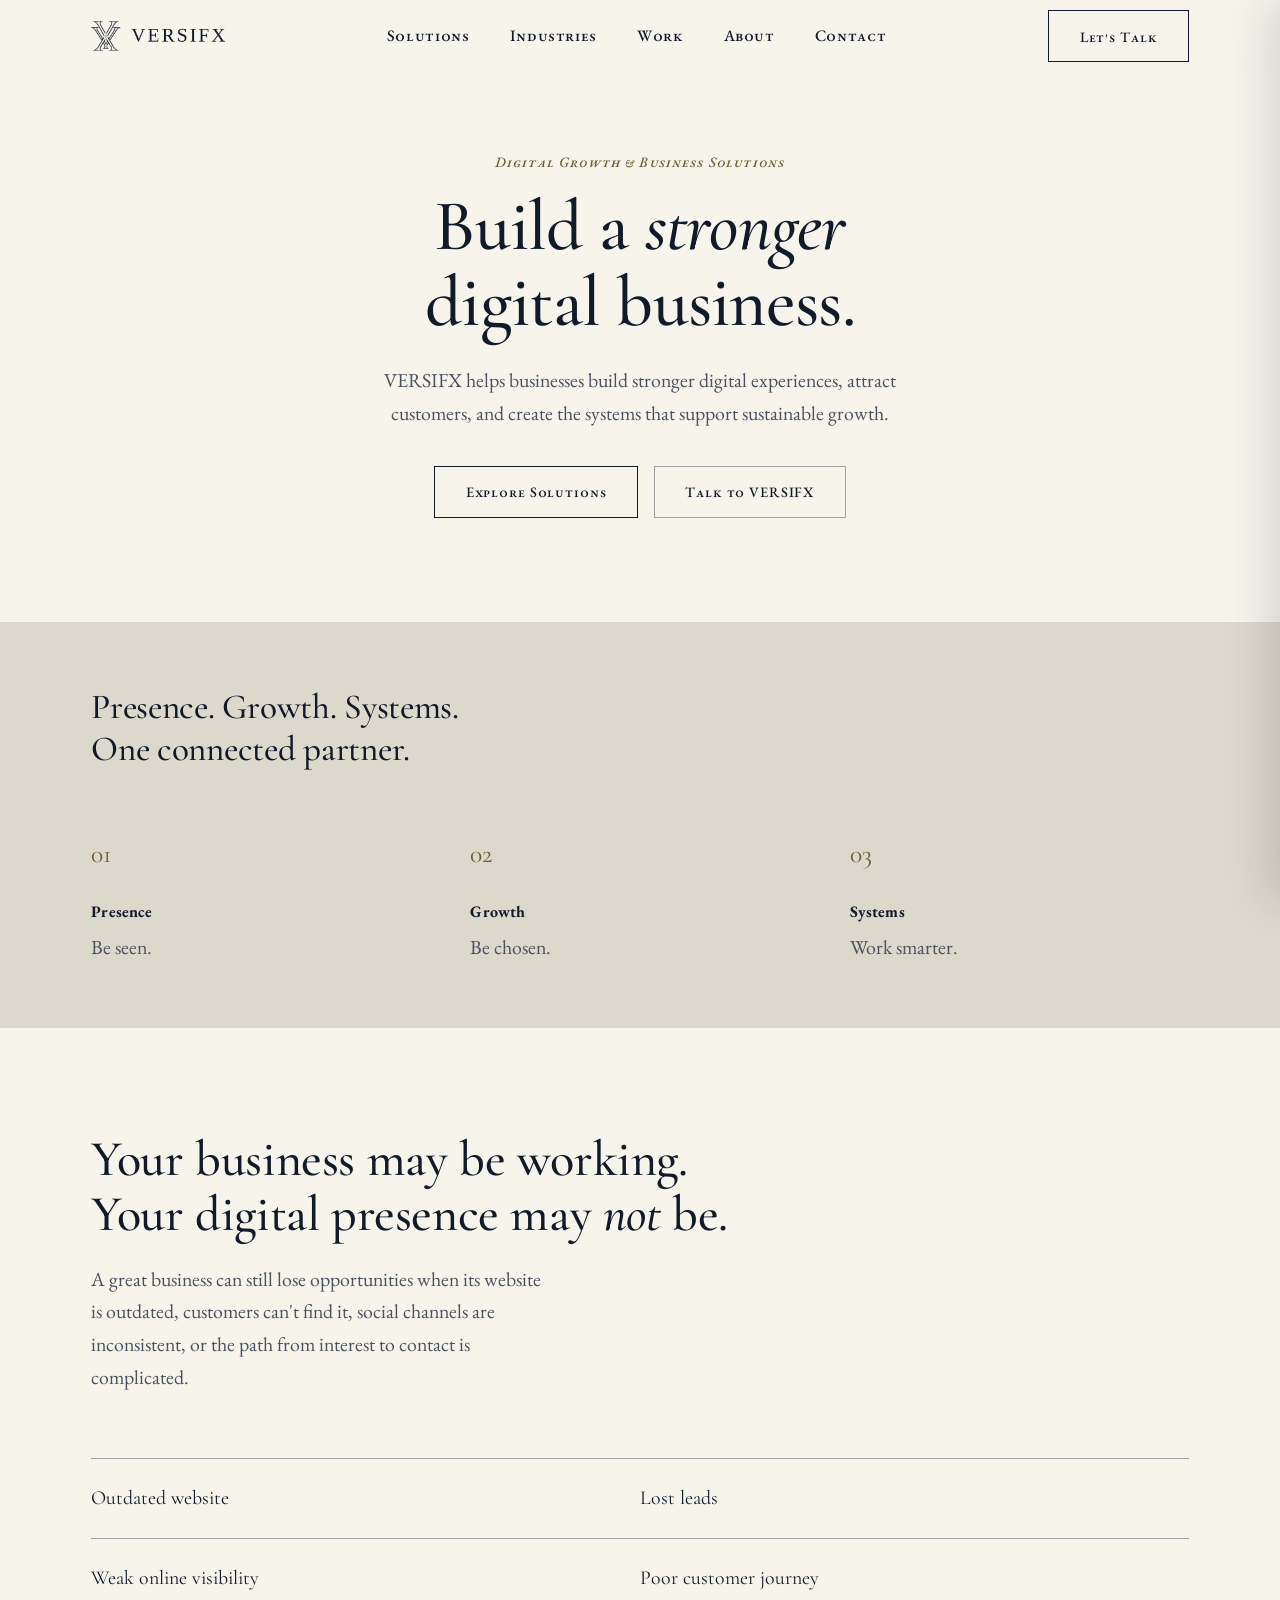
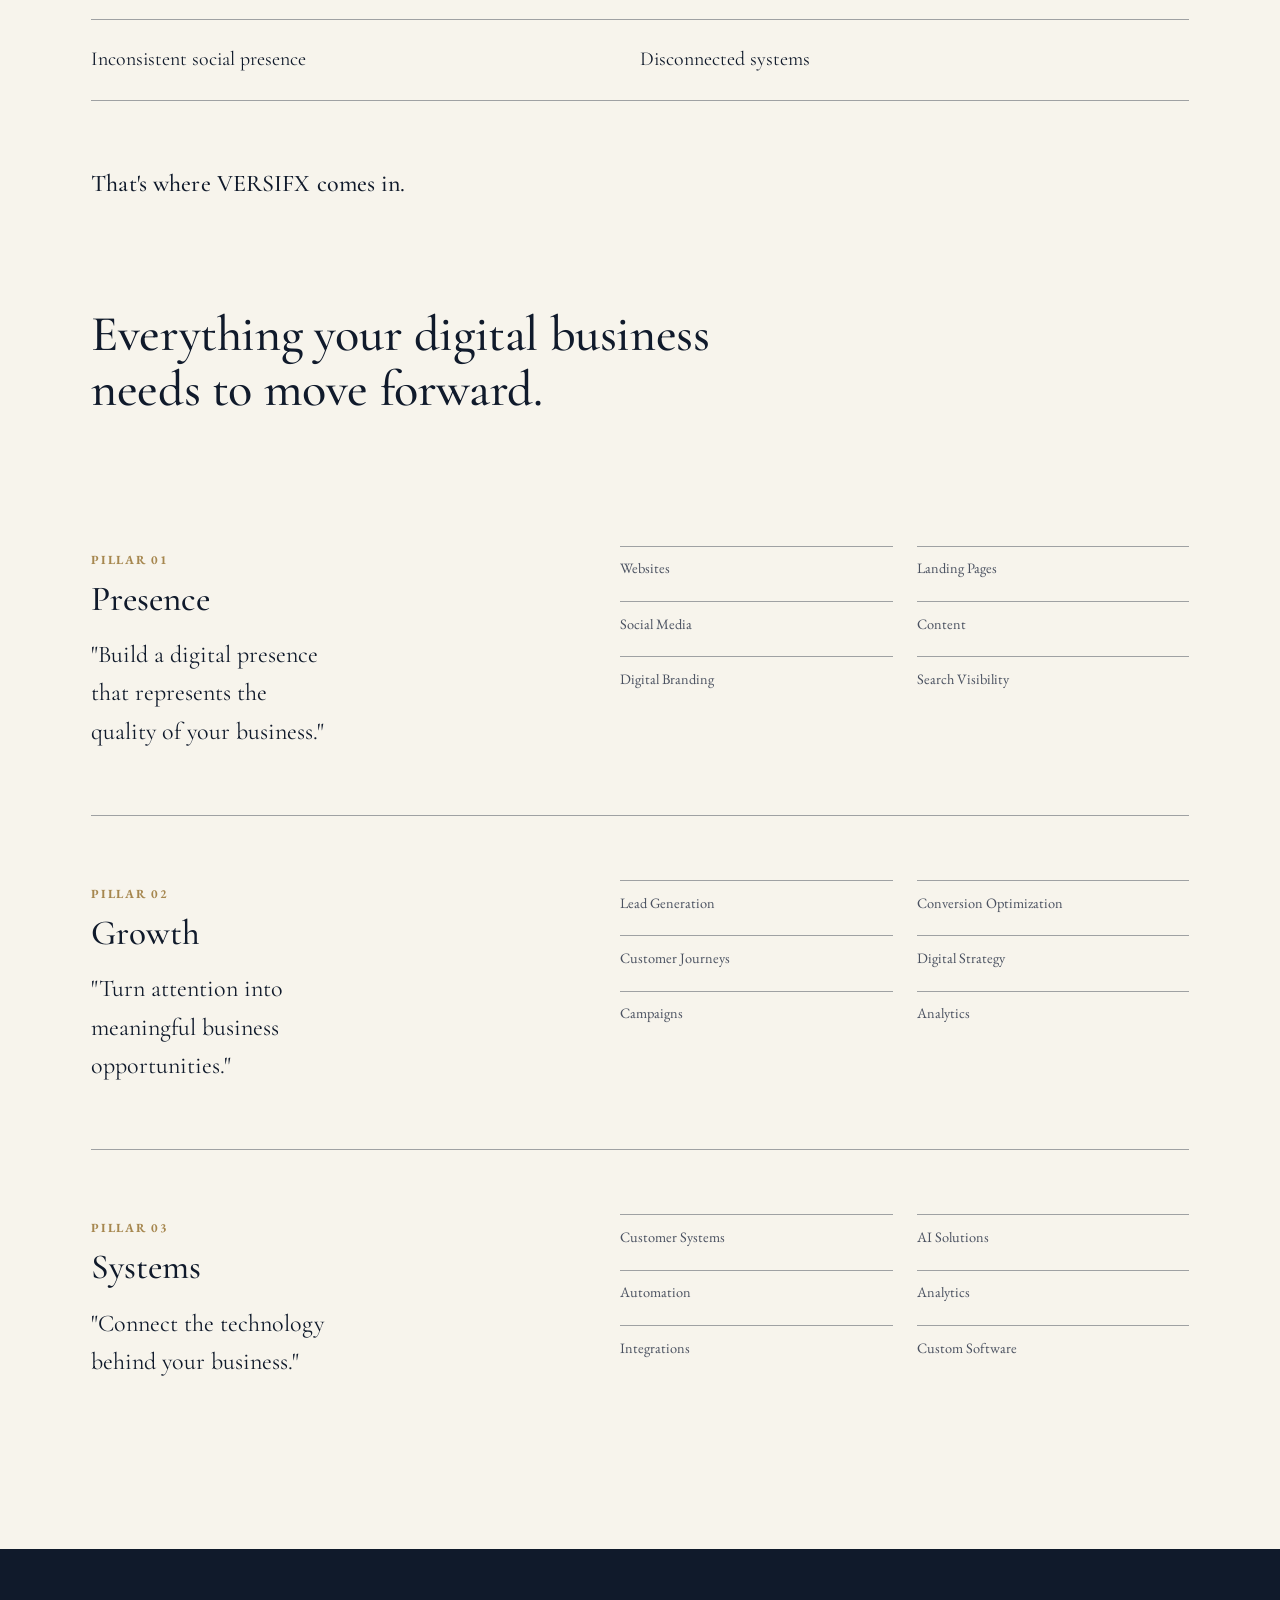
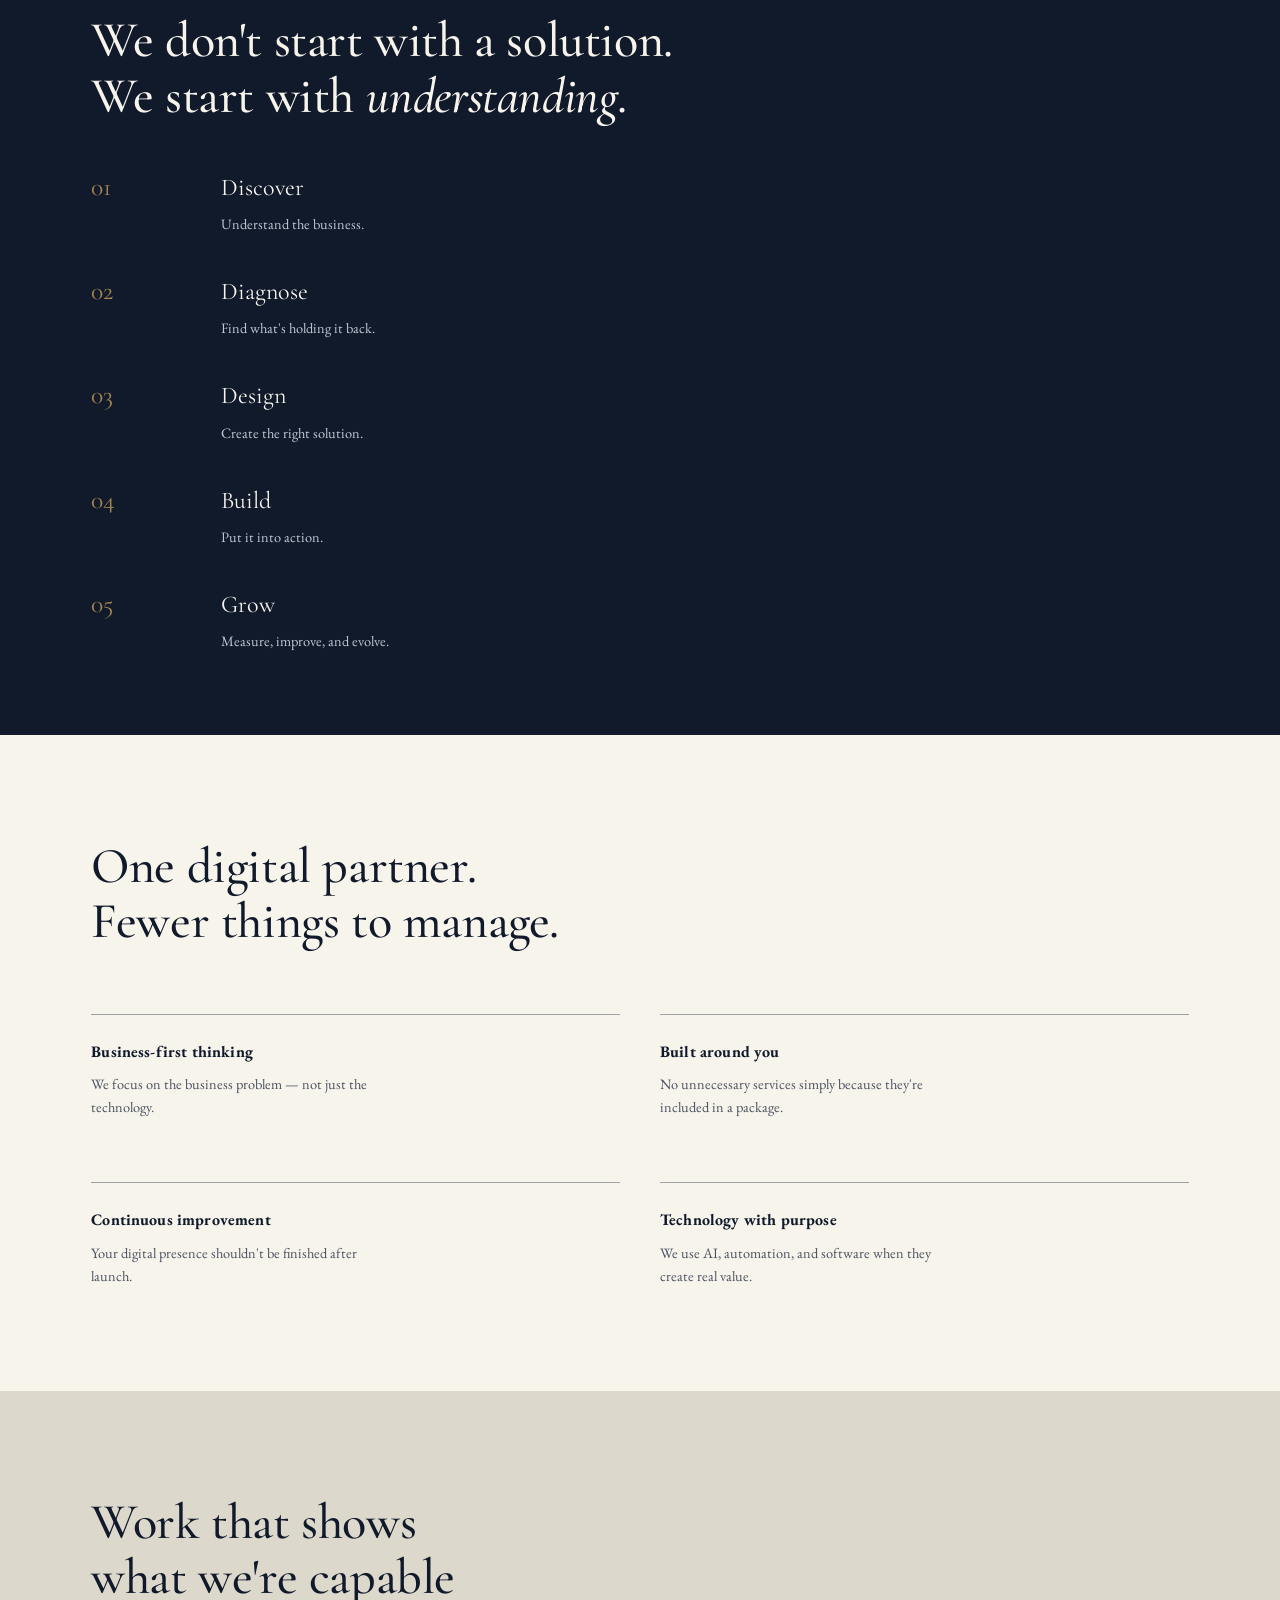
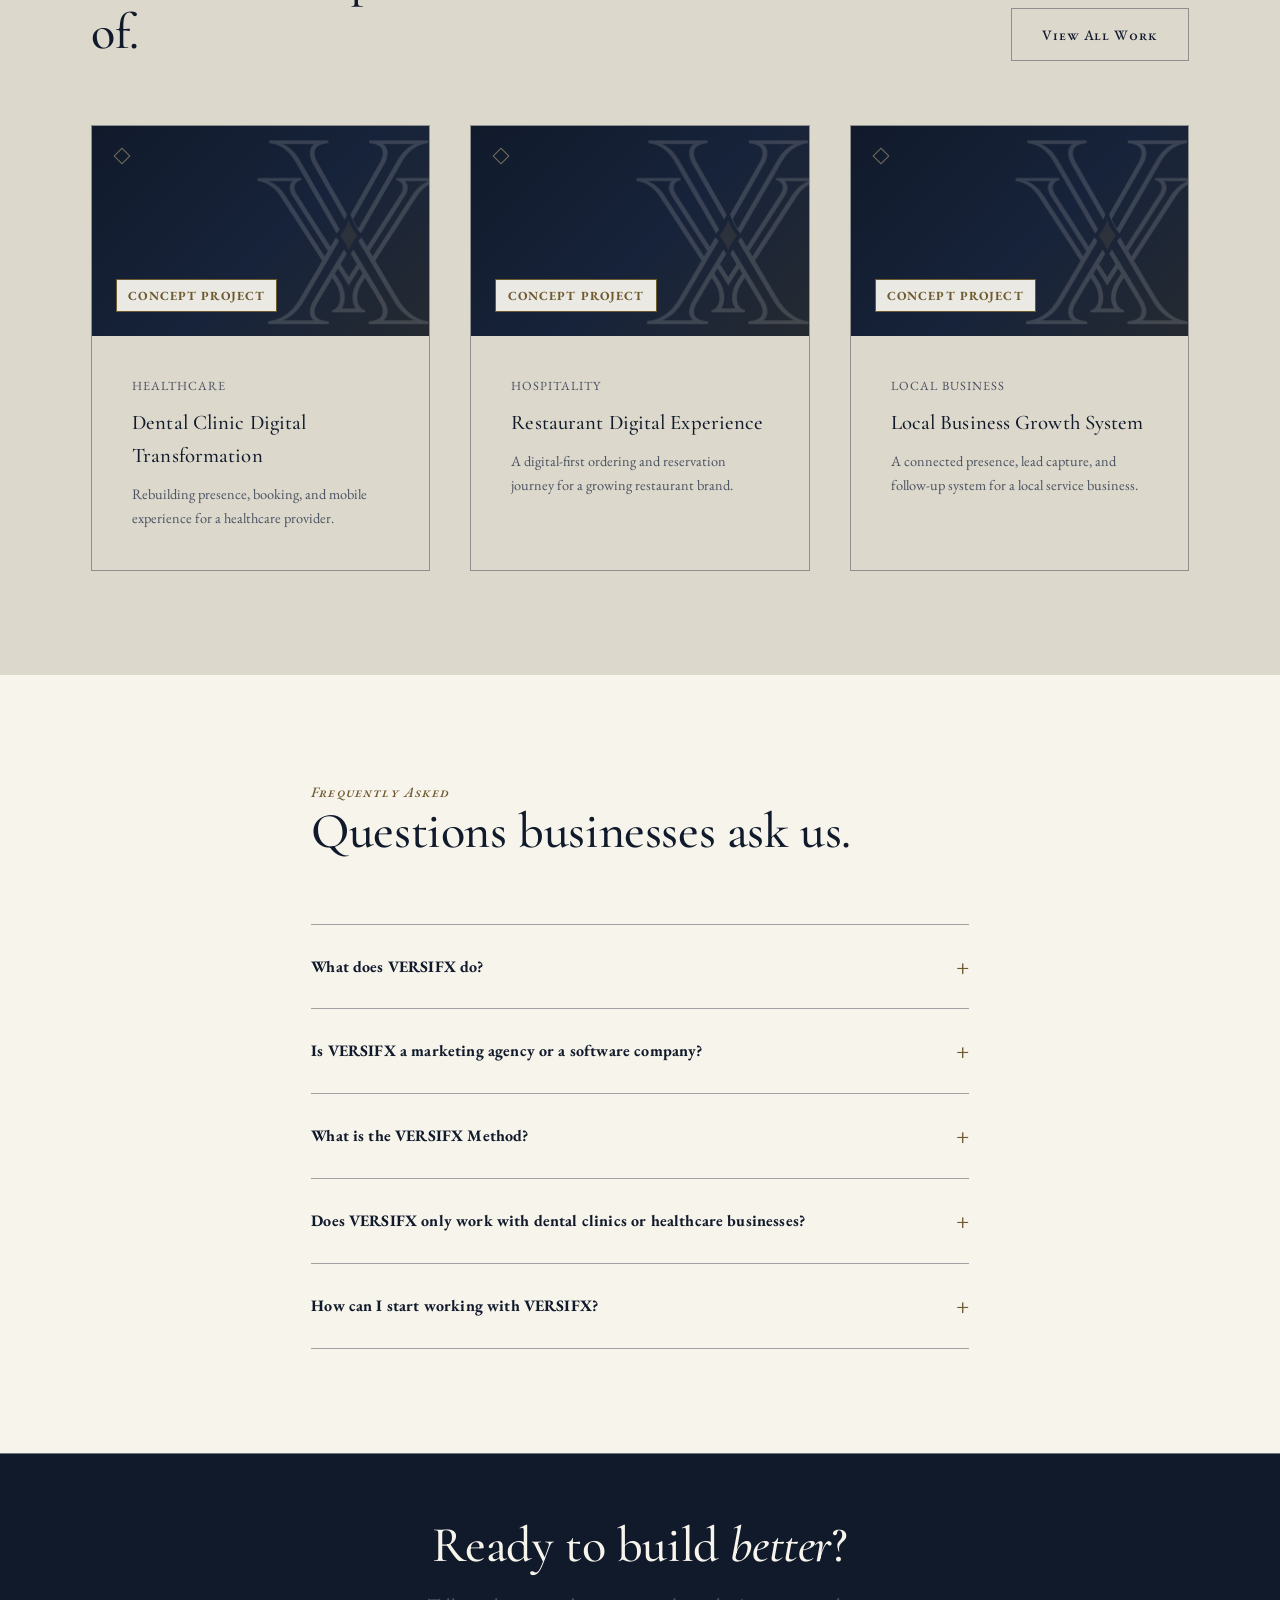
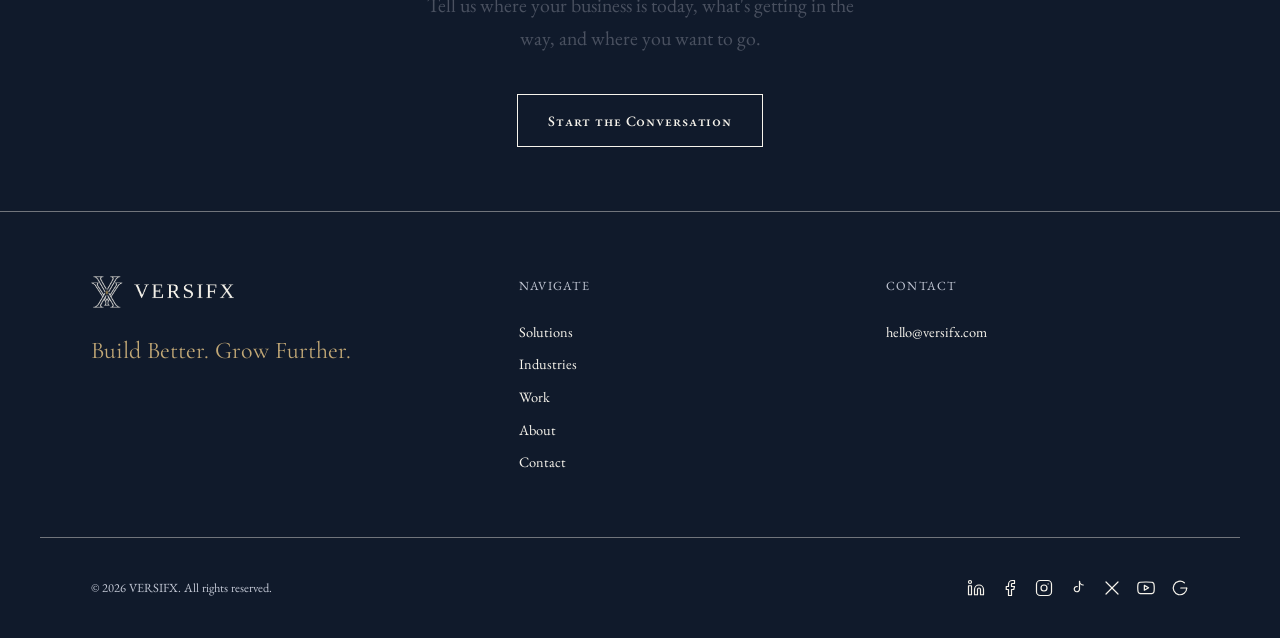
==== index.html @ b1e6ad8f "Update the fonts and colors in the CSS files to improve readability and aesthetics across the websit" ====
<!DOCTYPE html>
<html lang="en">
<head>
<meta charset="UTF-8">
<meta name="viewport" content="width=device-width, initial-scale=1.0">
<title>VERSIFX — Digital Growth &amp; Business Solutions</title>
<meta name="description" content="VERSIFX helps businesses build stronger digital experiences, attract customers, and create the systems that support sustainable growth.">
<link rel="canonical" href="https://www.versifx.com/">
<meta property="og:type" content="website">
<meta property="og:title" content="VERSIFX — Digital Growth & Business Solutions">
<meta property="og:description" content="VERSIFX helps businesses build stronger digital experiences, attract customers, and create the systems that support sustainable growth.">
<meta property="og:image" content="assets/logo/versifx-logo-primary.png">
<link rel="icon" href="assets/logo/favicon-512.png" type="image/png">
<link rel="preconnect" href="https://fonts.googleapis.com">
<link rel="preconnect" href="https://fonts.gstatic.com" crossorigin>
<link href="https://fonts.googleapis.com/css2?family=Cormorant+Garamond:ital,wght@0,400;0,500;0,600;1,400;1,500;1,600&family=EB+Garamond:ital,wght@0,400;0,500;0,600;1,400;1,500&display=swap" rel="stylesheet">
<link rel="stylesheet" href="css/global.css">
<link rel="stylesheet" href="css/components.css">
<link rel="stylesheet" href="css/responsive.css">
<script type="application/ld+json">
{
  "@context": "https://schema.org",
  "@graph": [
    {
      "@type": "Organization",
      "@id": "https://www.versifx.com/#organization",
      "name": "VERSIFX",
      "url": "https://www.versifx.com/",
      "logo": "https://www.versifx.com/assets/logo/versifx-logo-primary.png",
      "slogan": "Build Better. Grow Further.",
      "description": "VERSIFX is a digital growth and business solutions company. It helps businesses build a stronger digital presence, attract customers, and create the systems that support sustainable growth.",
      "email": "hello@versifx.com",
      "knowsAbout": [
        "Website design and development",
        "Digital branding",
        "Search visibility",
        "Lead generation",
        "Conversion optimization",
        "Digital strategy",
        "Business automation",
        "Customer systems",
        "Custom software"
      ]
    },
    {
      "@type": "BreadcrumbList",
      "itemListElement": [
        {
          "@type": "ListItem",
          "position": 1,
          "name": "Home",
          "item": "https://www.versifx.com/"
        }
      ]
    },
    {
      "@type": "WebSite",
      "@id": "https://www.versifx.com/#website",
      "url": "https://www.versifx.com/",
      "name": "VERSIFX",
      "description": "VERSIFX is a digital growth and business solutions company. It helps businesses build a stronger digital presence, attract customers, and create the systems that support sustainable growth.",
      "publisher": {
        "@id": "https://www.versifx.com/#organization"
      }
    },
    {
      "@type": "FAQPage",
      "mainEntity": [
        {
          "@type": "Question",
          "name": "What does VERSIFX do?",
          "acceptedAnswer": {
            "@type": "Answer",
            "text": "VERSIFX helps businesses build a stronger digital presence, turn attention into leads and customers, and connect the technology and systems behind their growth \u2014 organized around three areas: Presence, Growth, and Systems."
          }
        },
        {
          "@type": "Question",
          "name": "Is VERSIFX a marketing agency or a software company?",
          "acceptedAnswer": {
            "@type": "Answer",
            "text": "Neither, exactly. VERSIFX is a digital growth and business solutions company that brings strategy, design, and technology together under one partner, rather than operating as a single-service agency."
          }
        },
        {
          "@type": "Question",
          "name": "What is the VERSIFX Method?",
          "acceptedAnswer": {
            "@type": "Answer",
            "text": "A five-step process \u2014 Discover, Diagnose, Design, Build, and Grow \u2014 used to understand a business before proposing any solution."
          }
        },
        {
          "@type": "Question",
          "name": "Does VERSIFX only work with dental clinics or healthcare businesses?",
          "acceptedAnswer": {
            "@type": "Answer",
            "text": "No. VERSIFX works across industries, including healthcare, hospitality, professional services, retail, real estate, and other growing local businesses, adapting its approach to each one."
          }
        },
        {
          "@type": "Question",
          "name": "How can I start working with VERSIFX?",
          "acceptedAnswer": {
            "@type": "Answer",
            "text": "Reach out through the contact page or email hello@versifx.com. Every engagement starts with understanding the business before proposing next steps."
          }
        }
      ]
    }
  ]
}
</script>
</head>
<body>

<a class="skip-link" href="#main">Skip to content</a>

<header class="nav">
  <div class="container nav-inner">
    <a href="index.html" class="nav-logo" aria-label="VERSIFX home">
      <img src="assets/logo/versifx-logo-transparent.png" alt="VERSIFX">
    </a>
    <nav class="nav-links" aria-label="Primary">
      <a href="solutions.html">Solutions</a>
      <a href="industries.html">Industries</a>
      <a href="work.html">Work</a>
      <a href="about.html">About</a>
      <a href="contact.html">Contact</a>
    </nav>
    <div class="nav-actions">
      <a href="contact.html" class="btn btn-primary">Let's Talk <span class="btn-arrow">→</span></a>
      <button class="nav-toggle" aria-label="Open menu" aria-expanded="false" aria-controls="mobile-menu">
        <span class="nav-toggle-lines" aria-hidden="true"><span></span><span></span></span>
        <span class="nav-toggle-label">Menu</span>
      </button>
    </div>
  </div>
</header>

<div class="mobile-menu-backdrop"></div>
<div class="mobile-menu" id="mobile-menu" aria-hidden="true" inert>
  <div class="mobile-menu-top">
    <img src="assets/logo/versifx-mark-transparent.png" alt="VERSIFX" style="height:24px;">
    <button class="mobile-menu-close" aria-label="Close menu">
      <svg viewBox="0 0 24 24" fill="none" stroke="currentColor" stroke-width="1.25" width="20" height="20"><line x1="5" y1="5" x2="19" y2="19"/><line x1="19" y1="5" x2="5" y2="19"/></svg>
    </button>
  </div>
  <span class="eyebrow" style="margin-top:var(--space-lg); display:block;">Navigate</span>
  <nav class="mobile-menu-links" aria-label="Mobile">
    <a href="solutions.html">Solutions</a>
    <a href="industries.html">Industries</a>
    <a href="work.html">Work</a>
    <a href="about.html">About</a>
    <a href="contact.html">Contact</a>
  </nav>
  <div class="mobile-menu-foot">hello@versifx.com</div>
</div>

<main id="main">

  <!-- HERO -->
  <section class="section section--light hero" style="padding-top: clamp(3rem, 6vw, 6rem);">
    <div class="container">
      <div class="hero-content">
        <p class="eyebrow">Digital Growth &amp; Business Solutions</p>
        <h1 style="margin-top:1rem;">Build a <em>stronger</em><br>digital business.</h1>
        <p class="lede" style="margin-top:1.5rem;">VERSIFX helps businesses build stronger digital experiences, attract customers, and create the systems that support sustainable growth.</p>
        <div style="display:flex; gap:1rem; margin-top:2.25rem; flex-wrap:wrap; justify-content:center;">
          <a href="solutions.html" class="btn btn-primary">Explore Solutions <span class="btn-arrow">→</span></a>
          <a href="contact.html" class="btn btn-secondary">Talk to VERSIFX <span class="btn-arrow">→</span></a>
        </div>
      </div>
    </div>
  </section>

  <!-- TRUST / POSITIONING STRIP -->
  <section class="section--tight section--stone" data-reveal>
    <div class="container">
      <h2 class="h3" style="max-width:26ch;">Presence. Growth. Systems.<br>One connected partner.</h2>
      <div class="grid grid-3" style="margin-top:var(--space-lg);">
        <div>
          <div class="card-index">01</div>
          <h4>Presence</h4>
          <p class="lede" style="margin-top:0.4rem;">Be seen.</p>
        </div>
        <div>
          <div class="card-index">02</div>
          <h4>Growth</h4>
          <p class="lede" style="margin-top:0.4rem;">Be chosen.</p>
        </div>
        <div>
          <div class="card-index">03</div>
          <h4>Systems</h4>
          <p class="lede" style="margin-top:0.4rem;">Work smarter.</p>
        </div>
      </div>
    </div>
  </section>

  <!-- THE PROBLEM -->
  <section class="section section--light" data-reveal>
    <div class="container">
      <div class="section-head">
        <h2>Your business may be working.<br>Your digital presence may <em>not</em> be.</h2>
        <p class="lede" style="margin-top:1.25rem;">A great business can still lose opportunities when its website is outdated, customers can't find it, social channels are inconsistent, or the path from interest to contact is complicated.</p>
      </div>
      <div class="grid grid-2" style="gap:0;">
        <div>
          <div class="problem-item">Outdated website</div>
          <div class="problem-item">Weak online visibility</div>
          <div class="problem-item">Inconsistent social presence</div>
        </div>
        <div>
          <div class="problem-item">Lost leads</div>
          <div class="problem-item">Poor customer journey</div>
          <div class="problem-item">Disconnected systems</div>
        </div>
      </div>
      <p class="font-display" style="font-size:var(--fs-md); margin-top:var(--space-lg);">That's where VERSIFX comes in.</p>
    </div>
  </section>

  <!-- THREE PILLARS -->
  <section class="section section--light" style="padding-top:0;" data-reveal>
    <div class="container">
      <div class="section-head">
        <h2>Everything your digital business needs to move forward.</h2>
      </div>

      <div class="pillar">
        <div>
          <span class="pillar-label">Pillar 01</span>
          <h3 class="pillar-title">Presence</h3>
          <p class="pillar-claim">"Build a digital presence that represents the quality of your business."</p>
        </div>
        <ul class="pillar-services">
          <li>Websites</li>
          <li>Landing Pages</li>
          <li>Social Media</li>
          <li>Content</li>
          <li>Digital Branding</li>
          <li>Search Visibility</li>
        </ul>
      </div>

      <div class="pillar">
        <div>
          <span class="pillar-label">Pillar 02</span>
          <h3 class="pillar-title">Growth</h3>
          <p class="pillar-claim">"Turn attention into meaningful business opportunities."</p>
        </div>
        <ul class="pillar-services">
          <li>Lead Generation</li>
          <li>Conversion Optimization</li>
          <li>Customer Journeys</li>
          <li>Digital Strategy</li>
          <li>Campaigns</li>
          <li>Analytics</li>
        </ul>
      </div>

      <div class="pillar">
        <div>
          <span class="pillar-label">Pillar 03</span>
          <h3 class="pillar-title">Systems</h3>
          <p class="pillar-claim">"Connect the technology behind your business."</p>
        </div>
        <ul class="pillar-services">
          <li>Customer Systems</li>
          <li>AI Solutions</li>
          <li>Automation</li>
          <li>Analytics</li>
          <li>Integrations</li>
          <li>Custom Software</li>
        </ul>
      </div>
    </div>
  </section>

  <!-- METHOD -->
  <section class="section section--tight section--dark" data-reveal>
    <div class="container">
      <div class="section-head" style="margin-bottom:var(--space-sm);">
        <h2>We don't start with a solution.<br>We start with <em>understanding</em>.</h2>
      </div>
      <div class="method-steps">
        <div class="method-step">
          <span class="method-step-num">01</span>
          <div>
            <div class="method-step-title">Discover</div>
            <p class="method-step-desc">Understand the business.</p>
          </div>
        </div>
        <div class="method-step">
          <span class="method-step-num">02</span>
          <div>
            <div class="method-step-title">Diagnose</div>
            <p class="method-step-desc">Find what's holding it back.</p>
          </div>
        </div>
        <div class="method-step">
          <span class="method-step-num">03</span>
          <div>
            <div class="method-step-title">Design</div>
            <p class="method-step-desc">Create the right solution.</p>
          </div>
        </div>
        <div class="method-step">
          <span class="method-step-num">04</span>
          <div>
            <div class="method-step-title">Build</div>
            <p class="method-step-desc">Put it into action.</p>
          </div>
        </div>
        <div class="method-step">
          <span class="method-step-num">05</span>
          <div>
            <div class="method-step-title">Grow</div>
            <p class="method-step-desc">Measure, improve, and evolve.</p>
          </div>
        </div>
      </div>
    </div>
  </section>

  <!-- WHY VERSIFX -->
  <section class="section section--light" data-reveal>
    <div class="container">
      <div class="section-head">
        <h2>One digital partner.<br>Fewer things to manage.</h2>
      </div>
      <div class="grid grid-2" style="row-gap:var(--space-lg);">
        <div class="principle">
          <h4 class="principle-title">Business-first thinking</h4>
          <p class="principle-desc">We focus on the business problem — not just the technology.</p>
        </div>
        <div class="principle">
          <h4 class="principle-title">Built around you</h4>
          <p class="principle-desc">No unnecessary services simply because they're included in a package.</p>
        </div>
        <div class="principle">
          <h4 class="principle-title">Continuous improvement</h4>
          <p class="principle-desc">Your digital presence shouldn't be finished after launch.</p>
        </div>
        <div class="principle">
          <h4 class="principle-title">Technology with purpose</h4>
          <p class="principle-desc">We use AI, automation, and software when they create real value.</p>
        </div>
      </div>
    </div>
  </section>

  <!-- WORK -->
  <section class="section section--stone" data-reveal>
    <div class="container">
      <div class="section-head work-head">
        <h2 style="max-width:16ch;">Work that shows what we're capable of.</h2>
        <a href="work.html" class="btn btn-secondary">View All Work <span class="btn-arrow">→</span></a>
      </div>
      <div class="grid grid-3">
        <article class="work-card">
          <div class="work-card-media"><span class="badge badge--concept">Concept Project</span></div>
          <div class="work-card-body">
            <span class="work-card-tag">Healthcare</span>
            <h4 class="font-display" style="font-size:1.3rem; font-weight:500;">Dental Clinic Digital Transformation</h4>
            <p class="lede" style="font-size:var(--fs-sm);">Rebuilding presence, booking, and mobile experience for a healthcare provider.</p>
          </div>
        </article>
        <article class="work-card">
          <div class="work-card-media"><span class="badge badge--concept">Concept Project</span></div>
          <div class="work-card-body">
            <span class="work-card-tag">Hospitality</span>
            <h4 class="font-display" style="font-size:1.3rem; font-weight:500;">Restaurant Digital Experience</h4>
            <p class="lede" style="font-size:var(--fs-sm);">A digital-first ordering and reservation journey for a growing restaurant brand.</p>
          </div>
        </article>
        <article class="work-card">
          <div class="work-card-media"><span class="badge badge--concept">Concept Project</span></div>
          <div class="work-card-body">
            <span class="work-card-tag">Local Business</span>
            <h4 class="font-display" style="font-size:1.3rem; font-weight:500;">Local Business Growth System</h4>
            <p class="lede" style="font-size:var(--fs-sm);">A connected presence, lead capture, and follow-up system for a local service business.</p>
          </div>
        </article>
      </div>
    </div>
  </section>

  <!-- FAQ -->
  <section class="section section--light" data-reveal>
    <div class="container container--narrow">
      <div class="section-head">
        <span class="eyebrow">Frequently Asked</span>
        <h2>Questions businesses ask us.</h2>
      </div>
      <div class="faq-list">
        <details class="faq-item">
          <summary class="h4">What does VERSIFX do?</summary>
          <p class="lede" style="margin-top:0.75rem;">VERSIFX helps businesses build a stronger digital presence, turn attention into leads and customers, and connect the technology and systems behind their growth — organized around three areas: Presence, Growth, and Systems.</p>
        </details>
        <details class="faq-item">
          <summary class="h4">Is VERSIFX a marketing agency or a software company?</summary>
          <p class="lede" style="margin-top:0.75rem;">Neither, exactly. VERSIFX is a digital growth and business solutions company that brings strategy, design, and technology together under one partner, rather than operating as a single-service agency.</p>
        </details>
        <details class="faq-item">
          <summary class="h4">What is the VERSIFX Method?</summary>
          <p class="lede" style="margin-top:0.75rem;">A five-step process — Discover, Diagnose, Design, Build, and Grow — used to understand a business before proposing any solution.</p>
        </details>
        <details class="faq-item">
          <summary class="h4">Does VERSIFX only work with dental clinics or healthcare businesses?</summary>
          <p class="lede" style="margin-top:0.75rem;">No. VERSIFX works across industries, including healthcare, hospitality, professional services, retail, real estate, and other growing local businesses, adapting its approach to each one.</p>
        </details>
        <details class="faq-item">
          <summary class="h4">How can I start working with VERSIFX?</summary>
          <p class="lede" style="margin-top:0.75rem;">Reach out through the <a href="contact.html" style="text-decoration:underline;">contact page</a> or email <a href="mailto:hello@versifx.com" style="text-decoration:underline;">hello@versifx.com</a>. Every engagement starts with understanding the business before proposing next steps.</p>
        </details>
      </div>
    </div>
  </section>

  <!-- FINAL CTA -->
  <section class="cta-band" data-reveal>
    <div class="container">
      <h2 class="h2">Ready to build <em>better</em>?</h2>
      <p class="lede" style="margin-inline:auto; text-align:center; margin-top:1rem;">Tell us where your business is today, what's getting in the way, and where you want to go.</p>
      <div class="cta-band-actions">
        <a href="contact.html" class="btn btn-on-dark">Start the Conversation <span class="btn-arrow">→</span></a>
      </div>
    </div>
  </section>

</main>

<footer class="footer">
  <div class="container footer-top">
    <div class="footer-brand">
      <img src="assets/logo/versifx-logo-reverse.png" alt="VERSIFX">
      <p class="footer-tagline">Build Better. Grow Further.</p>
    </div>
    <div>
      <div class="footer-heading">Navigate</div>
      <nav class="footer-links" aria-label="Footer">
        <a href="solutions.html">Solutions</a>
        <a href="industries.html">Industries</a>
        <a href="work.html">Work</a>
        <a href="about.html">About</a>
        <a href="contact.html">Contact</a>
      </nav>
    </div>
    <div>
      <div class="footer-heading">Contact</div>
      <div class="footer-links">
        <a href="mailto:hello@versifx.com">hello@versifx.com</a>
      </div>
    </div>
  </div>
  <div class="container footer-bottom">
    <span>© <span data-year>2026</span> VERSIFX. All rights reserved.</span>
    <div class="footer-social">
      <a href="#" class="social-icon" aria-label="LinkedIn"><svg viewBox="0 0 24 24" fill="none" stroke="currentColor" stroke-width="1.6" stroke-linecap="round" stroke-linejoin="round"><path d="M16 8a6 6 0 0 1 6 6v7h-4v-7a2 2 0 0 0-2-2 2 2 0 0 0-2 2v7h-4v-7a6 6 0 0 1 6-6z"/><rect x="2" y="9" width="4" height="12"/><circle cx="4" cy="4" r="2"/></svg></a>
      <a href="#" class="social-icon" aria-label="Facebook"><svg viewBox="0 0 24 24" fill="none" stroke="currentColor" stroke-width="1.6" stroke-linecap="round" stroke-linejoin="round"><path d="M18 2h-3a5 5 0 0 0-5 5v3H7v4h3v8h4v-8h3l1-4h-4V7a1 1 0 0 1 1-1h3z"/></svg></a>
      <a href="#" class="social-icon" aria-label="Instagram"><svg viewBox="0 0 24 24" fill="none" stroke="currentColor" stroke-width="1.6" stroke-linecap="round" stroke-linejoin="round"><rect x="2" y="2" width="20" height="20" rx="5"/><circle cx="12" cy="12" r="4"/><line x1="17.5" y1="6.5" x2="17.51" y2="6.5"/></svg></a>
      <a href="#" class="social-icon" aria-label="TikTok"><svg viewBox="0 0 24 24" fill="none" stroke="currentColor" stroke-width="1.6" stroke-linecap="round" stroke-linejoin="round"><path d="M14 3v10.5a3.5 3.5 0 1 1-3-3.46"/><path d="M14 3a5 5 0 0 0 5 5"/></svg></a>
      <a href="#" class="social-icon" aria-label="Twitter"><svg viewBox="0 0 24 24" fill="none" stroke="currentColor" stroke-width="1.6" stroke-linecap="round" stroke-linejoin="round"><line x1="4" y1="4" x2="20" y2="20"/><line x1="20" y1="4" x2="4" y2="20"/></svg></a>
      <a href="#" class="social-icon" aria-label="YouTube"><svg viewBox="0 0 24 24" fill="none" stroke="currentColor" stroke-width="1.6" stroke-linecap="round" stroke-linejoin="round"><path d="M22.5 6.4a2.8 2.8 0 0 0-2-2C18.9 4 12 4 12 4s-6.9 0-8.6.5a2.8 2.8 0 0 0-2 2A29 29 0 0 0 1 11.8a29 29 0 0 0 .5 5.3 2.8 2.8 0 0 0 2 2c1.6.5 8.5.5 8.5.5s6.9 0 8.6-.5a2.8 2.8 0 0 0 2-2 29 29 0 0 0 .4-5.3 29 29 0 0 0-.5-5.4z"/><polygon points="9.8 15 15.5 11.8 9.8 8.5 9.8 15"/></svg></a>
      <a href="#" class="social-icon" aria-label="Google"><svg viewBox="0 0 24 24" fill="none" stroke="currentColor" stroke-width="1.6" stroke-linecap="round" stroke-linejoin="round"><path d="M21 12a9 9 0 1 1-3.2-6.9"/><path d="M21 12h-8"/></svg></a>
    </div>
  </div>
</footer>

<script src="js/main.js"></script>
</body>
</html>
---- css/global.css ----
/* =========================================================
   VERSIFX — GLOBAL DESIGN SYSTEM
   ========================================================= */

/* ---------------------------------------------------------
   TYPE
   Cormorant Garamond + Manrope load via the Google Fonts
   <link> already placed in the <head> of every page.

   NOTE: this file previously declared local @font-face rules
   pointing at assets/fonts/*.woff2, but those files were never
   added to the repo (404) — and because those rules were
   declared AFTER the Google Fonts <link>, they silently won
   the font match and broke both typefaces sitewide (falling
   back to Times New Roman / system sans). Removed until real
   self-hosted font files are added — see README "Before going
   live" checklist.
   --------------------------------------------------------- */

:root {
  /* ---- Brand color system ---- */
  --color-navy: #101A2B;
  --color-navy-soft: #17233A;
  --color-ivory: #F7F4EC;
  --color-charcoal: #252A31;
  --color-stone: #DDD8CC;
  /* Antique / patina gold — deliberately duller and less saturated than a
     bright metallic gold, so it reads as aged brass or foil-stamping
     rather than a shiny accent. */
  --color-gold: #A6874F;
  --color-gold-soft: #C2A876;
  /* Deeper gold for text/icons/UI accents on light backgrounds — the base
     --color-gold reads clearly on navy but falls below WCAG AA on
     ivory/stone. Use this any time gold sits on a light section;
     --color-gold remains correct for dark sections. */
  --color-gold-ink: #6E5A2F;
  --color-white: #FFFFFF;

  /* ---- Functional aliases ---- */
  --bg-page: var(--color-ivory);
  --bg-inverse: var(--color-navy);
  --text-primary: var(--color-navy);
  --text-inverse: var(--color-ivory);
  --text-muted: #4A5160;
  --text-muted-inverse: #C2C7D4;
  --border-soft: rgba(16, 26, 43, 0.38);
  --border-inverse: rgba(247, 244, 236, 0.42);

  /* ---- Typography ----
     A single serif family carries the whole page — display sizes for
     headlines, text sizes (with small-caps for labels/nav) for UI and
     body. No geometric sans; the letterhead should feel like one
     considered typeface, not a "brand font + app font" split. */
  --font-display: "Cormorant Garamond", "Times New Roman", serif;
  --font-ui: "EB Garamond", "Cormorant Garamond", "Times New Roman", serif;

  /* ---- Type scale ---- */
  --fs-2xl: clamp(2.75rem, 2.1rem + 3vw, 5rem);
  --fs-xl: clamp(2.1rem, 1.7rem + 1.8vw, 3.4rem);
  --fs-lg: clamp(1.65rem, 1.4rem + 1vw, 2.35rem);
  --fs-md: clamp(1.25rem, 1.1rem + 0.5vw, 1.55rem);
  --fs-body-lg: clamp(1.08rem, 1rem + 0.3vw, 1.25rem);
  --fs-body: 1rem;
  --fs-sm: 0.9rem;
  --fs-xs: 0.78rem;

  /* ---- Spacing scale ---- */
  --space-3xs: 0.375rem;
  --space-2xs: 0.625rem;
  --space-xs: 1rem;
  --space-sm: 1.5rem;
  --space-md: 2.5rem;
  --space-lg: 4rem;
  --space-xl: 6.5rem;
  --space-2xl: 9rem;

  /* ---- Layout ---- */
  --container-max: 1200px;
  --container-narrow: 760px;
  --container-pad: clamp(1.5rem, 4vw, 3.5rem);

  /* ---- Radius & borders ----
     Sharp corners throughout — rounded corners read as software, square
     edges read as print/engraving. */
  --radius-sm: 0px;
  --radius-md: 0px;
  --border-thin: 1.5px solid var(--border-soft);

  /* ---- Motion ---- */
  --ease-standard: cubic-bezier(0.22, 0.61, 0.36, 1);
  --duration-fast: 180ms;
  --duration-med: 420ms;
  --duration-slow: 700ms;
}

/* =========================================================
   RESET
   ========================================================= */

*, *::before, *::after { box-sizing: border-box; }

html {
  -webkit-text-size-adjust: 100%;
  scroll-behavior: smooth;
}

@media (prefers-reduced-motion: reduce) {
  html { scroll-behavior: auto; }
  *, *::before, *::after {
    animation-duration: 0.001ms !important;
    animation-iteration-count: 1 !important;
    transition-duration: 0.001ms !important;
    scroll-behavior: auto !important;
  }
}

body {
  margin: 0;
  background: var(--bg-page);
  color: var(--text-primary);
  font-family: var(--font-ui);
  font-size: var(--fs-body);
  line-height: 1.6;
  -webkit-font-smoothing: antialiased;
  overflow-x: hidden;
}

img, svg { display: block; max-width: 100%; }

a { color: inherit; text-decoration: none; }

ul, ol { margin: 0; padding: 0; list-style: none; }

button { font-family: inherit; cursor: pointer; }

input, textarea, select { font-family: inherit; font-size: inherit; }

h1, h2, h3, h4, h5, h6 { margin: 0; font-weight: 500; }

p { margin: 0; }

/* Visible keyboard focus */
a:focus-visible,
button:focus-visible,
input:focus-visible,
textarea:focus-visible,
select:focus-visible {
  outline: 2px solid var(--color-gold-ink);
  outline-offset: 3px;
}

.section--dark :focus-visible,
.footer :focus-visible,
.mobile-menu :focus-visible,
.cta-band :focus-visible {
  outline-color: var(--color-gold);
}

/* Skip link */
.skip-link {
  position: absolute;
  left: -9999px;
  top: 0;
  z-index: 999;
  background: var(--color-navy);
  color: var(--color-ivory);
  padding: 0.75rem 1.25rem;
  font-family: var(--font-ui);
  font-size: var(--fs-sm);
}
.skip-link:focus {
  left: var(--space-xs);
  top: var(--space-xs);
}

/* =========================================================
   TYPOGRAPHY UTILITIES
   ========================================================= */

.font-display {
  font-family: var(--font-display);
  font-weight: 500;
  letter-spacing: 0.005em;
}

/* Selective italic emphasis inside display headlines — one word or
   phrase per headline, used sparingly. Never for full headlines,
   body copy, or UI. */
h1 em, h2 em, h3 em, .font-display em {
  font-style: italic;
  font-weight: inherit;
  color: inherit;
}

.eyebrow {
  font-family: var(--font-ui);
  font-style: italic;
  font-size: var(--fs-sm);
  font-weight: 500;
  font-variant: small-caps;
  letter-spacing: 0.08em;
  color: var(--color-gold-ink);
}

.section--dark .eyebrow { color: var(--color-gold); }

h1, .h1 {
  font-family: var(--font-display);
  font-weight: 500;
  font-size: var(--fs-2xl);
  line-height: 1.05;
  letter-spacing: -0.01em;
}

h2, .h2 {
  font-family: var(--font-display);
  font-weight: 500;
  font-size: var(--fs-xl);
  line-height: 1.1;
  letter-spacing: -0.008em;
}

h3, .h3 {
  font-family: var(--font-display);
  font-weight: 500;
  font-size: var(--fs-lg);
  line-height: 1.2;
}

h4, .h4 {
  font-family: var(--font-ui);
  font-weight: 700;
  font-size: var(--fs-body);
  letter-spacing: 0.01em;
}

.lede {
  font-size: var(--fs-body-lg);
  color: var(--text-muted);
  max-width: 46ch;
  line-height: 1.65;
}

.section--dark .lede { color: var(--text-muted-inverse); }

/* =========================================================
   LAYOUT PRIMITIVES
   ========================================================= */

.container {
  max-width: var(--container-max);
  margin-inline: auto;
  padding-inline: var(--container-pad);
}

.container--narrow {
  max-width: var(--container-narrow);
  margin-inline: auto;
  padding-inline: var(--container-pad);
}

.section {
  padding-block: var(--space-xl);
}

.section--tight { padding-block: var(--space-lg); }

.section--light {
  background: var(--color-ivory);
  color: var(--color-navy);
}

.section--dark {
  background: var(--color-navy);
  color: var(--color-ivory);
}

.section--stone {
  background: var(--color-stone);
  color: var(--color-navy);
}

.section-head {
  max-width: 640px;
  margin-bottom: var(--space-lg);
}

.section-head--center {
  margin-inline: auto;
  text-align: center;
}

.divider {
  border: none;
  border-top: 1px solid var(--border-soft);
  margin: 0;
}

.section--dark .divider,
.section--dark .divider-hr { border-top-color: var(--border-inverse); }

/* Grid helpers */
.grid {
  display: grid;
  gap: var(--space-md);
}

.grid-2 { grid-template-columns: repeat(2, 1fr); }
.grid-3 { grid-template-columns: repeat(3, 1fr); }
.grid-6 { grid-template-columns: repeat(6, 1fr); }

@media (max-width: 900px) {
  .grid-3 { grid-template-columns: repeat(2, 1fr); }
  .grid-6 { grid-template-columns: repeat(3, 1fr); }
}

@media (max-width: 620px) {
  .grid-2, .grid-3, .grid-6 { grid-template-columns: 1fr; }
}

/* Scroll reveal */
[data-reveal] {
  opacity: 0;
  transform: translateY(14px);
  transition: opacity var(--duration-slow) var(--ease-standard),
              transform var(--duration-slow) var(--ease-standard);
}
[data-reveal].is-visible {
  opacity: 1;
  transform: translateY(0);
}

/* Visually hidden (a11y) */
.visually-hidden {
  position: absolute;
  width: 1px; height: 1px;
  padding: 0; margin: -1px;
  overflow: hidden;
  clip: rect(0,0,0,0);
  white-space: nowrap;
  border: 0;
}
---- css/components.css ----
/* =========================================================
   VERSIFX — COMPONENTS
   ========================================================= */

/* ---------------------------------------------------------
   NAVIGATION
   --------------------------------------------------------- */

.nav {
  position: sticky;
  top: 0;
  z-index: 100;
  background: rgba(247, 244, 236, 0.92);
  backdrop-filter: blur(10px);
  border-bottom: 1px solid transparent;
  transition: border-color var(--duration-fast) var(--ease-standard),
              box-shadow var(--duration-fast) var(--ease-standard);
}

.nav.is-scrolled {
  border-bottom-color: var(--border-soft);
  box-shadow: 0 8px 24px -20px rgba(16, 26, 43, 0.4);
}

.nav-inner {
  display: flex;
  align-items: center;
  justify-content: space-between;
  padding-block: var(--space-2xs);
}

.nav-logo {
  display: flex;
  align-items: center;
  gap: 0.6rem;
}

.nav-logo img {
  height: 30px;
  width: auto;
}

.nav-links {
  display: flex;
  align-items: center;
  gap: var(--space-md);
}

.nav-links a {
  font-family: var(--font-ui);
  font-size: 1rem;
  font-weight: 500;
  font-variant: small-caps;
  letter-spacing: 0.04em;
  color: var(--text-primary);
  position: relative;
  padding-block: 0.3rem;
}

.nav-links a::after {
  content: "";
  position: absolute;
  left: 0; right: 100%;
  bottom: -1px;
  height: 1px;
  background: var(--color-gold);
  transition: right var(--duration-med) var(--ease-standard);
}

.nav-links a:hover::after,
.nav-links a[aria-current="page"]::after {
  right: 0;
}

.nav-links a[aria-current="page"] { color: var(--color-navy); font-weight: 700; }

.nav-actions { display: flex; align-items: center; gap: var(--space-sm); }

.nav-toggle {
  display: none;
  align-items: center;
  gap: 0.55rem;
  background: none;
  border: none;
  padding: 0.4rem 0.2rem;
  color: var(--color-navy);
}

.nav-toggle-lines {
  display: inline-flex;
  flex-direction: column;
  justify-content: center;
  gap: 6px;
  width: 20px;
}

.nav-toggle-lines span {
  display: block;
  height: 1.5px;
  background: currentColor;
  transition: transform var(--duration-med) var(--ease-standard);
}

.nav-toggle[aria-expanded="true"] .nav-toggle-lines span:first-child {
  transform: translateY(3.75px) rotate(45deg);
}
.nav-toggle[aria-expanded="true"] .nav-toggle-lines span:last-child {
  transform: translateY(-3.75px) rotate(-45deg);
}

.nav-toggle-label {
  font-family: var(--font-ui);
  font-size: var(--fs-xs);
  font-weight: 600;
  letter-spacing: 0.12em;
  text-transform: uppercase;
}

.mobile-menu-backdrop {
  position: fixed;
  inset: 0;
  z-index: 190;
  background: rgba(16, 26, 43, 0.4);
  opacity: 0;
  pointer-events: none;
  transition: opacity var(--duration-med) var(--ease-standard);
}

.mobile-menu-backdrop.is-open {
  opacity: 1;
  pointer-events: auto;
}

.mobile-menu {
  display: flex;
  flex-direction: column;
  position: fixed;
  top: 0;
  right: 0;
  bottom: 0;
  width: min(84vw, 380px);
  z-index: 200;
  background: var(--color-ivory);
  color: var(--color-navy);
  padding: var(--space-md) var(--space-sm);
  box-shadow: -12px 0 40px rgba(16, 26, 43, 0.14);
  transform: translateX(100%);
  transition: transform var(--duration-med) var(--ease-standard);
}

.mobile-menu.is-open { transform: translateX(0); }

.mobile-menu-top {
  display: flex;
  align-items: center;
  justify-content: space-between;
}

.mobile-menu-top img { height: 24px; }

.mobile-menu-close {
  background: none;
  border: none;
  color: var(--color-navy);
  padding: 0.4rem;
}

.mobile-menu-links {
  display: flex;
  flex-direction: column;
  margin-top: var(--space-xs);
}

.mobile-menu-links a {
  font-family: var(--font-display);
  font-size: 1.6rem;
  font-weight: 500;
  padding-block: var(--space-2xs) var(--space-sm);
  border-bottom: var(--border-thin);
}

.mobile-menu-links a:last-child { border-bottom: none; }

.mobile-menu-foot {
  margin-top: auto;
  padding-top: var(--space-md);
  border-top: 1px solid var(--border-soft);
  font-size: var(--fs-sm);
  color: var(--text-muted);
}

/* ---------------------------------------------------------
   BUTTONS
   --------------------------------------------------------- */

.btn {
  display: inline-flex;
  align-items: center;
  gap: 0.5rem;
  padding: 0.85rem 1.9rem;
  font-family: var(--font-ui);
  font-size: var(--fs-sm);
  font-weight: 500;
  font-variant: small-caps;
  letter-spacing: 0.06em;
  border-radius: var(--radius-sm);
  border: 1px solid transparent;
  transition: background var(--duration-fast) var(--ease-standard),
              color var(--duration-fast) var(--ease-standard),
              border-color var(--duration-fast) var(--ease-standard);
  white-space: nowrap;
}

/* No translate-on-hover, no arrow glyph — a quieter, letterpress-style
   hover: the fill/border simply changes. .btn-arrow is kept as a no-op
   class so any markup that still references it doesn't break. */
.btn-arrow { display: none; }

.btn-primary {
  background: transparent;
  color: var(--color-navy);
  border-color: var(--color-navy);
}
.btn-primary:hover { background: var(--color-navy); color: var(--color-ivory); }

.btn-secondary {
  background: transparent;
  color: var(--color-navy);
  border-color: var(--border-soft);
}
.btn-secondary:hover { border-color: var(--color-navy); }

.btn-on-dark {
  background: transparent;
  color: var(--color-ivory);
  border-color: var(--color-ivory);
}
.btn-on-dark:hover { background: var(--color-ivory); color: var(--color-navy); }

.btn-ghost-on-dark {
  background: transparent;
  color: var(--color-ivory);
  border-color: var(--border-inverse);
}
.btn-ghost-on-dark:hover { border-color: var(--color-gold); color: var(--color-gold-soft); }

/* ---------------------------------------------------------
   BADGES / LABELS
   --------------------------------------------------------- */

.badge {
  display: inline-block;
  font-size: var(--fs-xs);
  font-weight: 700;
  letter-spacing: 0.09em;
  text-transform: uppercase;
  padding: 0.35rem 0.7rem;
  border: 1px solid var(--color-gold-ink);
  color: var(--color-navy);
  border-radius: var(--radius-sm);
}

.badge--concept {
  border-color: var(--color-gold-ink);
  color: var(--color-gold-ink);
  background: rgba(183, 154, 91, 0.08);
}

/* ---------------------------------------------------------
   CARDS
   --------------------------------------------------------- */

.card {
  padding: var(--space-md);
  border: var(--border-thin);
  background: var(--color-ivory);
  transition: border-color var(--duration-fast) var(--ease-standard);
}

.card:hover { border-color: var(--color-gold-ink); }

.card-index {
  font-family: var(--font-display);
  font-size: 1.6rem;
  color: var(--color-gold-ink);
  margin-bottom: var(--space-sm);
}

.service-card { display: flex; flex-direction: column; gap: 0.75rem; }

.service-card ul { display: flex; flex-direction: column; gap: 0.4rem; margin-top: 0.5rem; }

.service-card li {
  font-size: var(--fs-sm);
  color: var(--text-muted);
  padding-left: 1rem;
  position: relative;
}

.service-card li::before {
  content: "";
  position: absolute;
  left: 0; top: 0.55em;
  width: 5px; height: 1px;
  background: var(--color-gold);
}

.industry-card {
  padding: var(--space-lg) var(--space-md);
  border: var(--border-thin);
  display: flex;
  align-items: center;
  gap: var(--space-sm);
  transition: background var(--duration-fast) var(--ease-standard);
}

.industry-card:hover { background: rgba(183, 154, 91, 0.06); }

.industry-card-mark {
  width: 12px;
  height: 12px;
  border: 1.5px solid var(--color-gold);
  transform: rotate(45deg);
  flex-shrink: 0;
  transition: background var(--duration-fast) var(--ease-standard);
}

.industry-card:hover .industry-card-mark { background: var(--color-gold); }

.industry-card-name { font-family: var(--font-display); font-size: 1.6rem; flex: 1; }

.industry-card-arrow { color: var(--color-gold); transition: transform var(--duration-fast) var(--ease-standard); }

.industry-card:hover .industry-card-arrow { transform: translateX(3px); }

.work-head {
  display: flex;
  align-items: flex-end;
  justify-content: space-between;
  gap: var(--space-sm);
  max-width: none;
}

.hero-grid {
  display: grid;
  grid-template-columns: 1.1fr 0.9fr;
  gap: var(--space-lg);
  align-items: center;
}

.hero-content {
  max-width: 700px;
  margin-inline: auto;
  text-align: center;
}

.hero-content .lede { margin-inline: auto; max-width: 56ch; }

.page-hero {
  max-width: 700px;
  margin-inline: auto;
  text-align: center;
}

.page-hero .lede { margin-inline: auto; max-width: 58ch; }

.contact-grid {
  grid-template-columns: 1fr 1fr;
  gap: var(--space-lg);
  align-items: start;
}

.work-detail-grid {
  grid-template-columns: 1fr 1fr;
  gap: var(--space-lg);
  align-items: start;
}

/* Portfolio / work cards */
.work-card {
  border: var(--border-thin);
  overflow: hidden;
  display: flex;
  flex-direction: column;
}

/* Placeholder imagery treatment — stands in for photography that has not
   been shot yet. Built from the brand's own V/X geometry (mark watermark +
   diamond corner accent) rather than a flat block, so an empty slot still
   reads as intentional. Swap for a real photograph by replacing this
   background with an <img>; see README "Imagery placeholder & photography
   guidelines" for exact aspect ratio, crop, and treatment rules per slot. */
.work-card-media {
  aspect-ratio: 16 / 10;
  background: linear-gradient(135deg, var(--color-navy) 0%, var(--color-navy-soft) 55%, var(--color-charcoal) 100%);
  position: relative;
  overflow: hidden;
  display: flex;
  align-items: flex-end;
  padding: var(--space-sm);
}

.work-card-media::before {
  content: "";
  position: absolute;
  inset: 0;
  background-image: url("../assets/logo/versifx-mark-reverse.png");
  background-repeat: no-repeat;
  background-position: 112% 60%;
  background-size: 58% auto;
  opacity: 0.16;
  z-index: 0;
}

.work-card-media::after {
  content: "";
  position: absolute;
  left: var(--space-sm);
  top: var(--space-sm);
  width: 12px;
  height: 12px;
  border: 1.5px solid rgba(203, 180, 131, 0.55);
  transform: rotate(45deg);
  z-index: 0;
}

.work-card-media .badge--concept {
  position: relative;
  z-index: 1;
  background: rgba(247, 244, 236, 0.95);
}

.work-card-body {
  padding: var(--space-md);
  display: flex;
  flex-direction: column;
  gap: 0.6rem;
}

.work-card-tag {
  font-size: var(--fs-xs);
  letter-spacing: 0.08em;
  text-transform: uppercase;
  color: var(--text-muted);
}

/* Problem grid items */
.problem-item {
  padding: var(--space-sm) 0;
  border-top: var(--border-thin);
  font-size: var(--fs-body-lg);
  font-family: var(--font-display);
}

.problem-item:last-child { border-bottom: var(--border-thin); }

/* Pillars */
.pillar {
  display: grid;
  grid-template-columns: 0.9fr 1.1fr;
  gap: var(--space-lg);
  align-items: start;
  padding-block: var(--space-lg);
}

.pillar:not(:last-child) { border-bottom: var(--border-thin); }

.pillar-label { color: var(--color-gold); font-size: var(--fs-xs); letter-spacing: 0.14em; text-transform: uppercase; font-weight: 700; }

.pillar-title { margin-top: 0.4rem; }

.pillar-claim { font-family: var(--font-display); font-size: var(--fs-md); margin-top: var(--space-xs); max-width: 22ch; }

.pillar-services {
  display: grid;
  grid-template-columns: repeat(2, 1fr);
  gap: 0.75rem 1.5rem;
}

.pillar-services li {
  font-size: var(--fs-sm);
  padding: 0.6rem 0;
  border-top: var(--border-thin);
  color: var(--text-muted);
}

/* Method steps */
.method-steps { display: flex; flex-direction: column; }

.method-step {
  display: grid;
  grid-template-columns: 90px 1fr;
  gap: var(--space-md);
  padding-block: 1.1rem;
  border-top: var(--border-thin);
  align-items: baseline;
}

.method-step:last-child { border-bottom: var(--border-thin); }

.method-step-num {
  font-family: var(--font-display);
  font-size: 1.6rem;
  color: var(--color-gold);
}

.method-step-title { font-family: var(--font-display); font-size: var(--fs-md); margin-bottom: 0.3rem; }

.method-step-desc { color: var(--text-muted-inverse); font-size: var(--fs-sm); max-width: 46ch; }

.section--light .method-step-desc { color: var(--text-muted); }

/* Principles (why versifx) */
.principle {
  padding-top: var(--space-sm);
  border-top: var(--border-thin);
}

.principle-title { margin-bottom: 0.5rem; }

.principle-desc { color: var(--text-muted); font-size: var(--fs-sm); max-width: 40ch; }

/* ---------------------------------------------------------
   CTA BAND
   --------------------------------------------------------- */

.cta-band {
  background: var(--color-navy);
  color: var(--color-ivory);
  padding-block: var(--space-lg);
  text-align: center;
  border-top: 1.5px solid var(--border-inverse);
}

.cta-band .h2 { max-width: 20ch; margin-inline: auto; }

.cta-band-actions {
  margin-top: var(--space-md);
  display: flex;
  justify-content: center;
  gap: var(--space-sm);
}

/* ---------------------------------------------------------
   FORMS
   --------------------------------------------------------- */

.form-row { display: grid; gap: var(--space-sm); }

.form-row--split { grid-template-columns: 1fr 1fr; }

.field { display: flex; flex-direction: column; gap: 0.5rem; margin-bottom: var(--space-sm); }

.field label {
  font-size: var(--fs-xs);
  letter-spacing: 0.08em;
  text-transform: uppercase;
  font-weight: 700;
  color: var(--text-muted);
}

.field input,
.field select,
.field textarea {
  background: transparent;
  border: none;
  border-bottom: 1px solid var(--border-soft);
  padding: 0.7rem 0.1rem;
  color: var(--text-primary);
  transition: border-color var(--duration-fast) var(--ease-standard);
}

.field input:focus,
.field select:focus,
.field textarea:focus {
  border-bottom-color: var(--color-gold);
  outline: none;
}

.field textarea { resize: vertical; min-height: 110px; }

.form-note { font-size: var(--fs-xs); color: var(--text-muted); margin-top: var(--space-sm); }

.contact-detail {
  display: flex;
  align-items: flex-start;
  gap: var(--space-sm);
}

.contact-detail-icon {
  width: 28px;
  height: 28px;
  flex-shrink: 0;
  object-fit: contain;
  margin-top: 0.15rem;
}

/* ---------------------------------------------------------
   FOOTER
   --------------------------------------------------------- */

.footer {
  background: var(--color-navy);
  color: var(--color-ivory);
  padding-block: var(--space-lg) var(--space-md);
  border-top: 1.5px solid var(--border-inverse);
}

.footer-top {
  display: grid;
  grid-template-columns: 1.2fr 1fr 1fr;
  gap: var(--space-lg);
  padding-bottom: var(--space-lg);
  border-bottom: 1.5px solid var(--border-inverse);
}

.footer-brand img { height: 32px; margin-bottom: var(--space-sm); }

.footer-tagline {
  font-family: var(--font-display);
  font-size: var(--fs-md);
  color: var(--color-gold-soft);
  max-width: 24ch;
}

.footer-heading {
  font-size: var(--fs-xs);
  letter-spacing: 0.1em;
  text-transform: uppercase;
  color: var(--text-muted-inverse);
  margin-bottom: var(--space-sm);
}

.footer-links { display: flex; flex-direction: column; gap: 0.6rem; }

.footer-links a { font-size: var(--fs-sm); color: var(--color-ivory); }
.footer-links a:hover { color: var(--color-gold-soft); }

.footer-bottom {
  display: flex;
  align-items: center;
  justify-content: space-between;
  padding-top: var(--space-md);
  font-size: var(--fs-xs);
  color: var(--text-muted-inverse);
}

.footer-social { display: flex; align-items: center; gap: 1rem; }

.social-icon {
  display: inline-flex;
  align-items: center;
  justify-content: center;
  width: 18px;
  height: 18px;
  color: var(--color-ivory);
  transition: color var(--duration-fast) var(--ease-standard),
              transform var(--duration-fast) var(--ease-standard);
}

.social-icon svg {
  width: 100%;
  height: 100%;
  display: block;
}

.social-icon:hover,
.social-icon:focus-visible {
  color: var(--color-gold-soft);
  transform: translateY(-3px) scale(1.12);
}

/* ---------------------------------------------------------
   VX MOTIF (subtle brand geometry)
   --------------------------------------------------------- */

.vx-motif {
  position: absolute;
  pointer-events: none;
  opacity: 0.5;
}

.vx-diamond {
  width: 10px; height: 10px;
  border: 1px solid var(--color-gold);
  transform: rotate(45deg);
}
/* ---------------------------------------------------------
   FAQ (AEO-friendly, native <details>/<summary>, no JS)
   --------------------------------------------------------- */

.faq-list {
  border-top: var(--border-thin);
}

.faq-item {
  border-bottom: var(--border-thin);
  padding-block: var(--space-sm);
}

.faq-item summary {
  cursor: pointer;
  list-style: none;
  display: flex;
  align-items: center;
  justify-content: space-between;
  gap: var(--space-sm);
}

.faq-item summary::-webkit-details-marker { display: none; }

.faq-item summary::after {
  content: "+";
  flex-shrink: 0;
  font-family: var(--font-ui);
  font-weight: 400;
  font-size: 1.4rem;
  color: var(--color-gold-ink);
  transition: transform var(--duration-fast) var(--ease-standard);
}

.faq-item[open] summary::after {
  content: "−";
}

.faq-item summary:focus-visible {
  outline: 2px solid var(--color-gold-ink);
  outline-offset: 4px;
}
---- css/responsive.css ----
/* =========================================================
   VERSIFX — RESPONSIVE
   ========================================================= */

/* ---------- Laptop / small desktop ---------- */
@media (max-width: 1080px) {
  :root {
    --space-xl: 5rem;
    --space-2xl: 6.5rem;
  }

  .pillar {
    grid-template-columns: 1fr;
    gap: var(--space-sm);
  }

  .footer-top {
    grid-template-columns: 1.2fr 1fr 1fr;
    gap: var(--space-md);
  }
}

/* ---------- Tablet ---------- */
@media (max-width: 900px) {
  .nav-links { display: none; }
  .nav-actions .btn-primary { display: none; }
  .nav-toggle { display: inline-flex; }

  .hero-grid { grid-template-columns: 1fr; }

  .footer-top {
    grid-template-columns: 1fr 1fr;
  }

  .form-row--split { grid-template-columns: 1fr; }

  .method-step { grid-template-columns: 60px 1fr; }

  .work-detail-grid { grid-template-columns: 1fr; }
  .contact-grid { grid-template-columns: 1fr; }
  .work-head { flex-direction: column; align-items: flex-start; }
}

/* ---------- Mobile ---------- */
@media (max-width: 620px) {
  :root {
    --space-lg: 3rem;
    --space-xl: 3.75rem;
    --space-2xl: 4.5rem;
  }

  .container, .container--narrow {
    padding-inline: 1.25rem;
  }

  h1, .h1 { line-height: 1.08; }

  .cta-band-actions {
    flex-direction: column;
    align-items: stretch;
  }

  .cta-band-actions .btn { justify-content: center; }

  .footer-top {
    grid-template-columns: 1fr;
    gap: var(--space-lg);
  }

  .footer-bottom {
    flex-direction: column;
    gap: var(--space-sm);
    align-items: flex-start;
  }

  .pillar-services { grid-template-columns: 1fr; }

  .work-card-media { padding: var(--space-xs); }

  .mobile-menu-links a { font-size: 1.6rem; }
}

/* ---------- Very small ---------- */
@media (max-width: 380px) {
  :root { --fs-2xl: 2.5rem; }
  .btn { padding: 0.85rem 1.3rem; font-size: 0.85rem; }
}
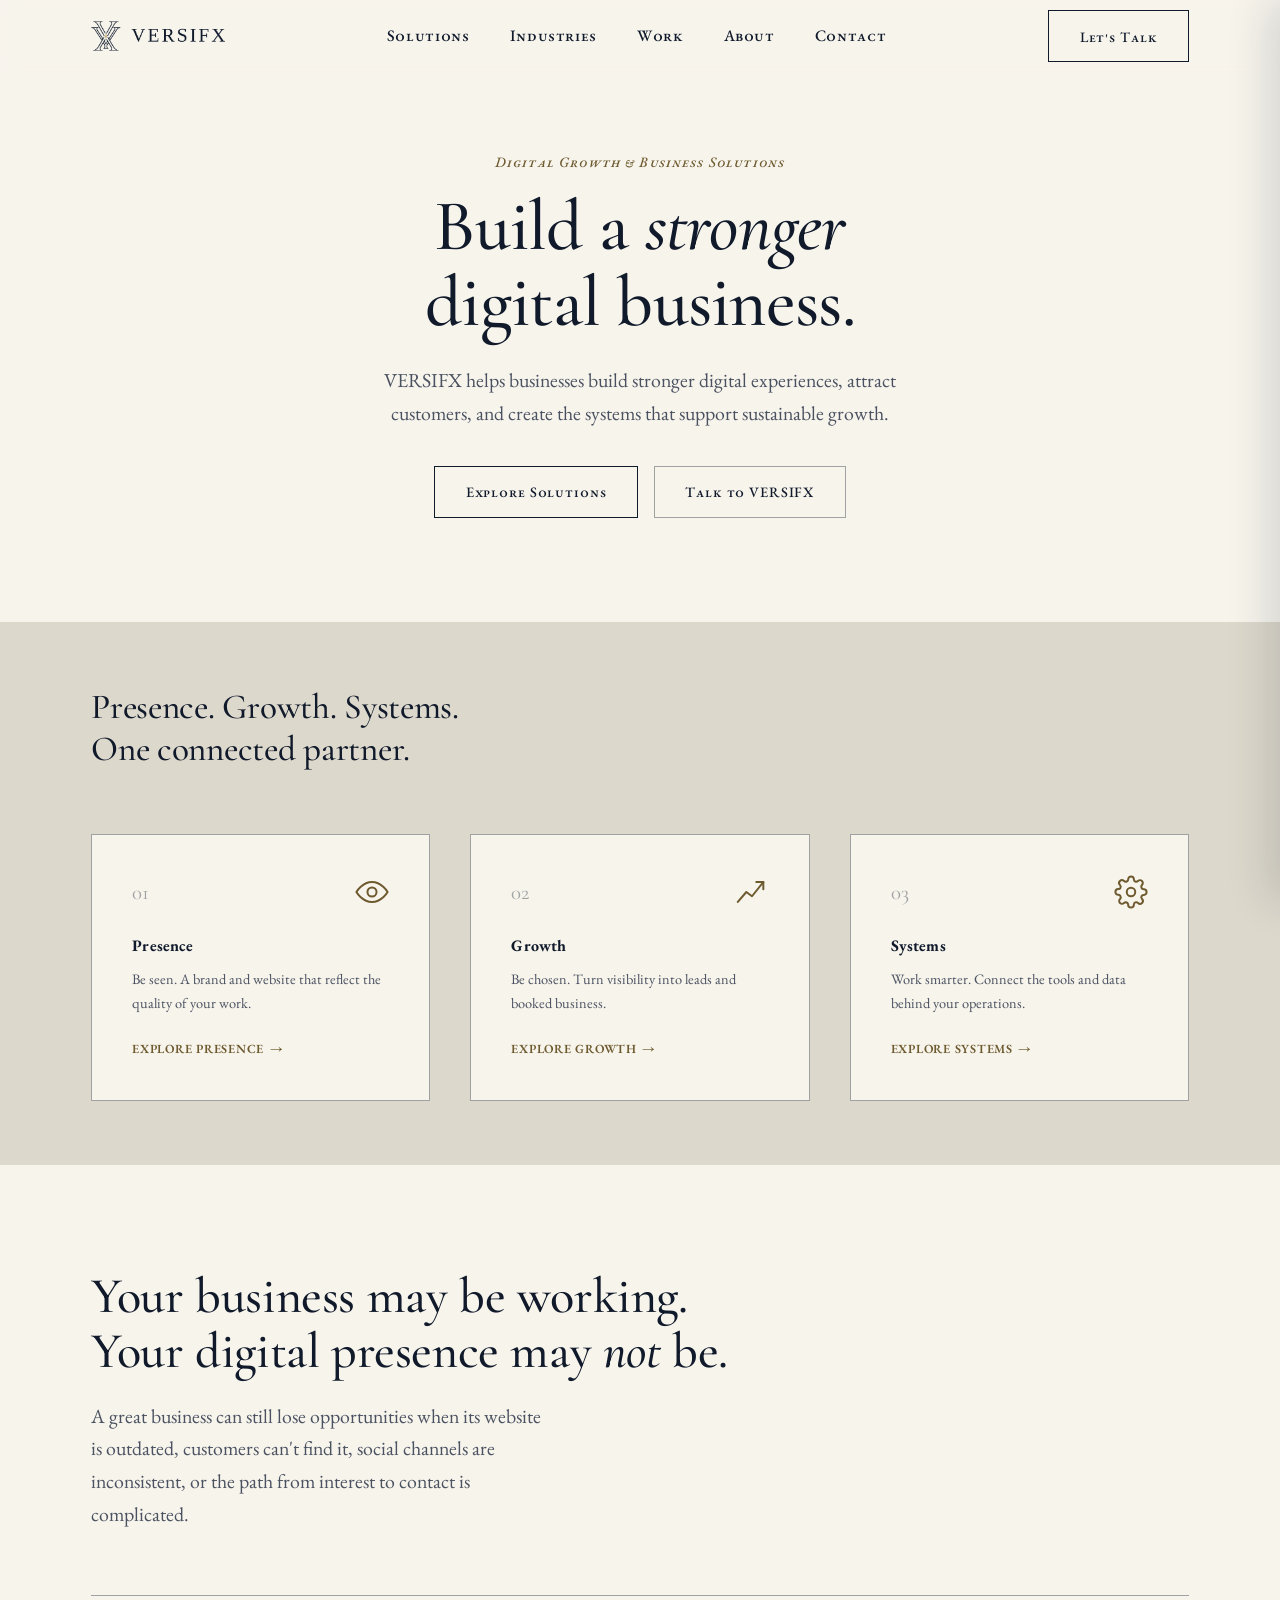
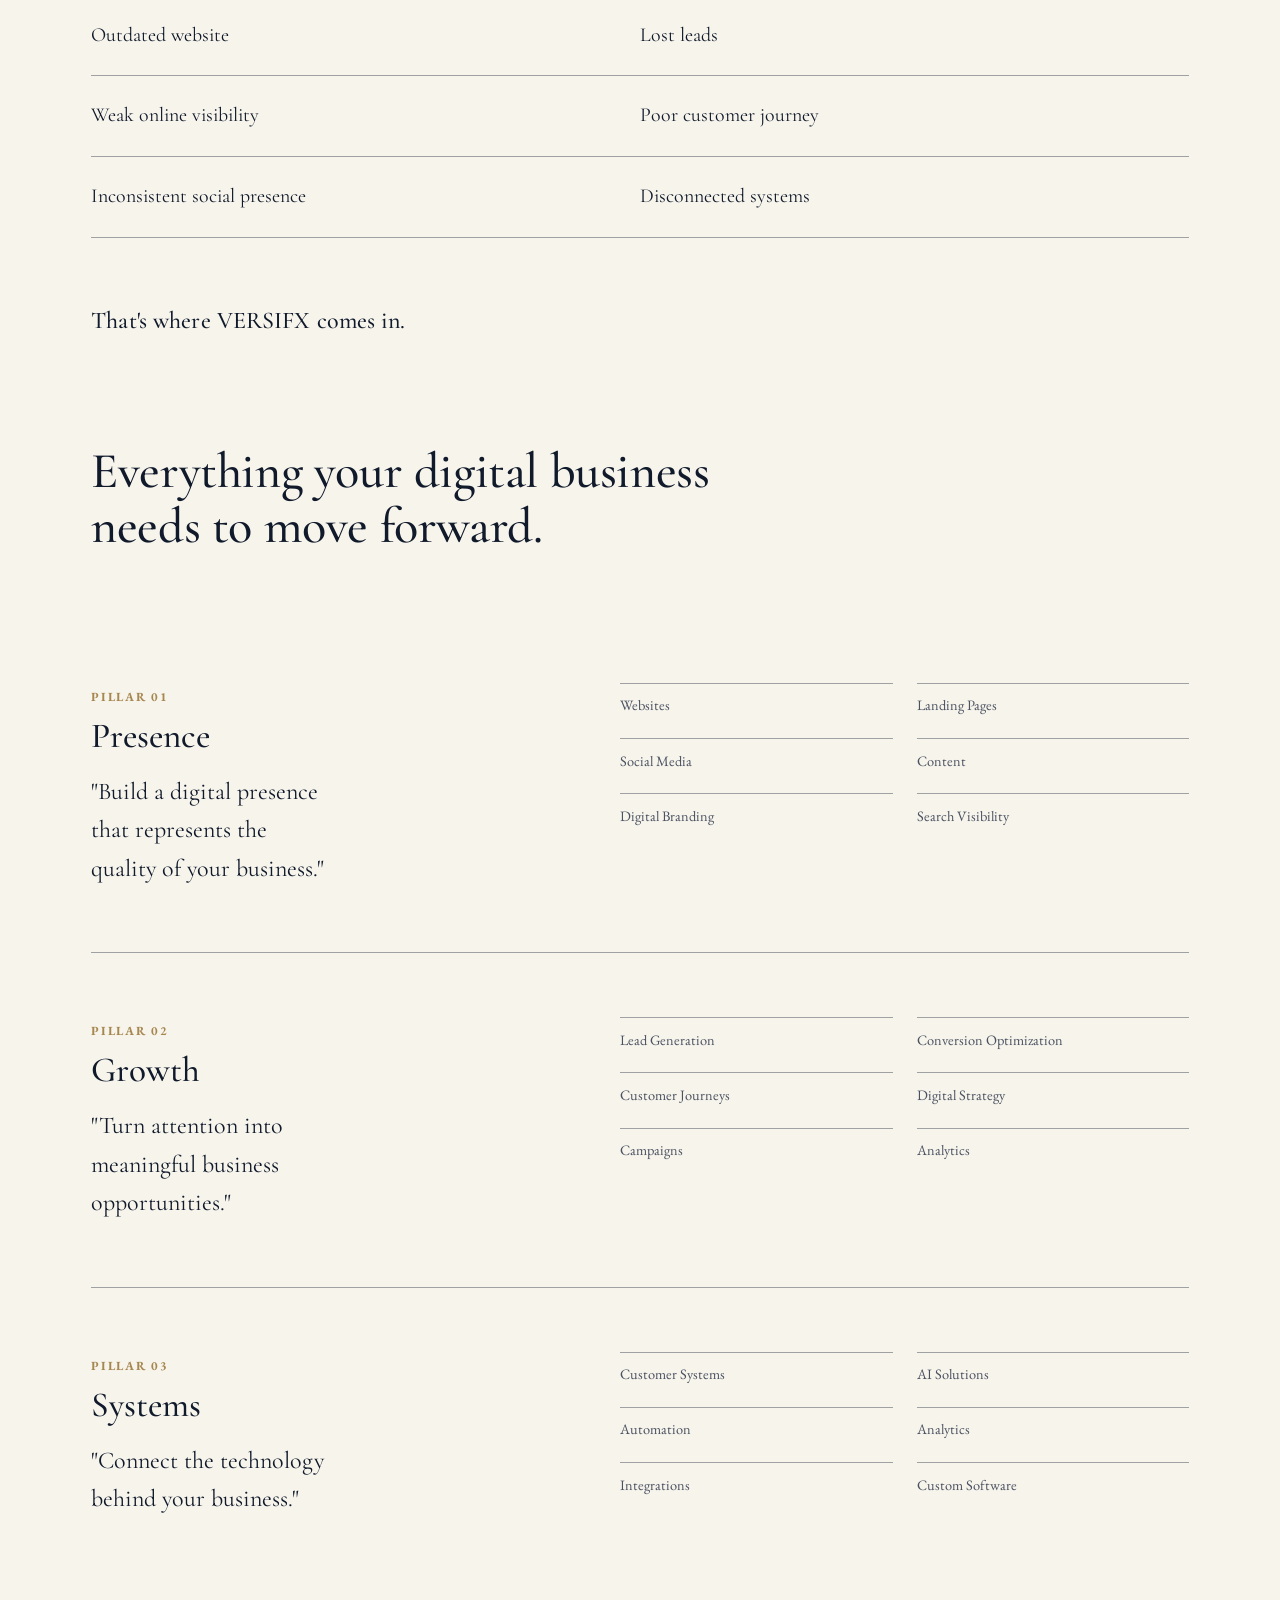
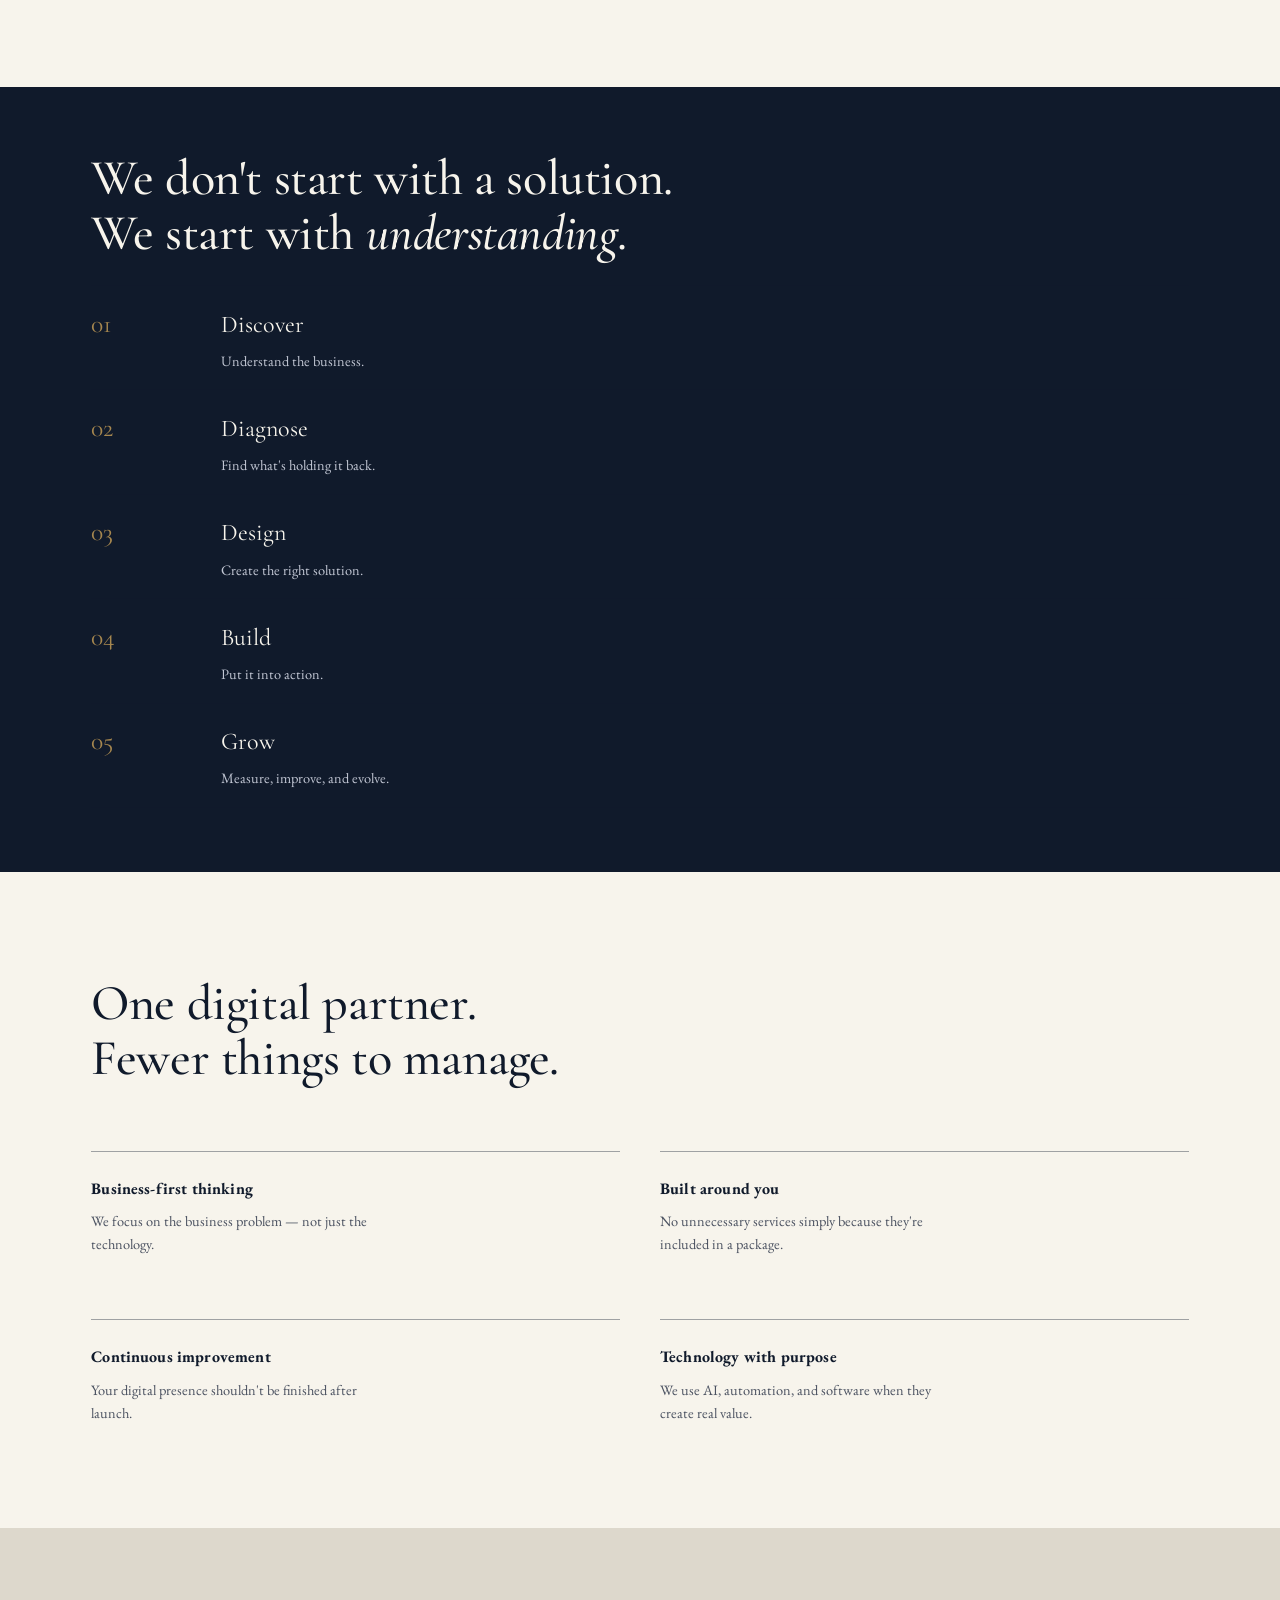
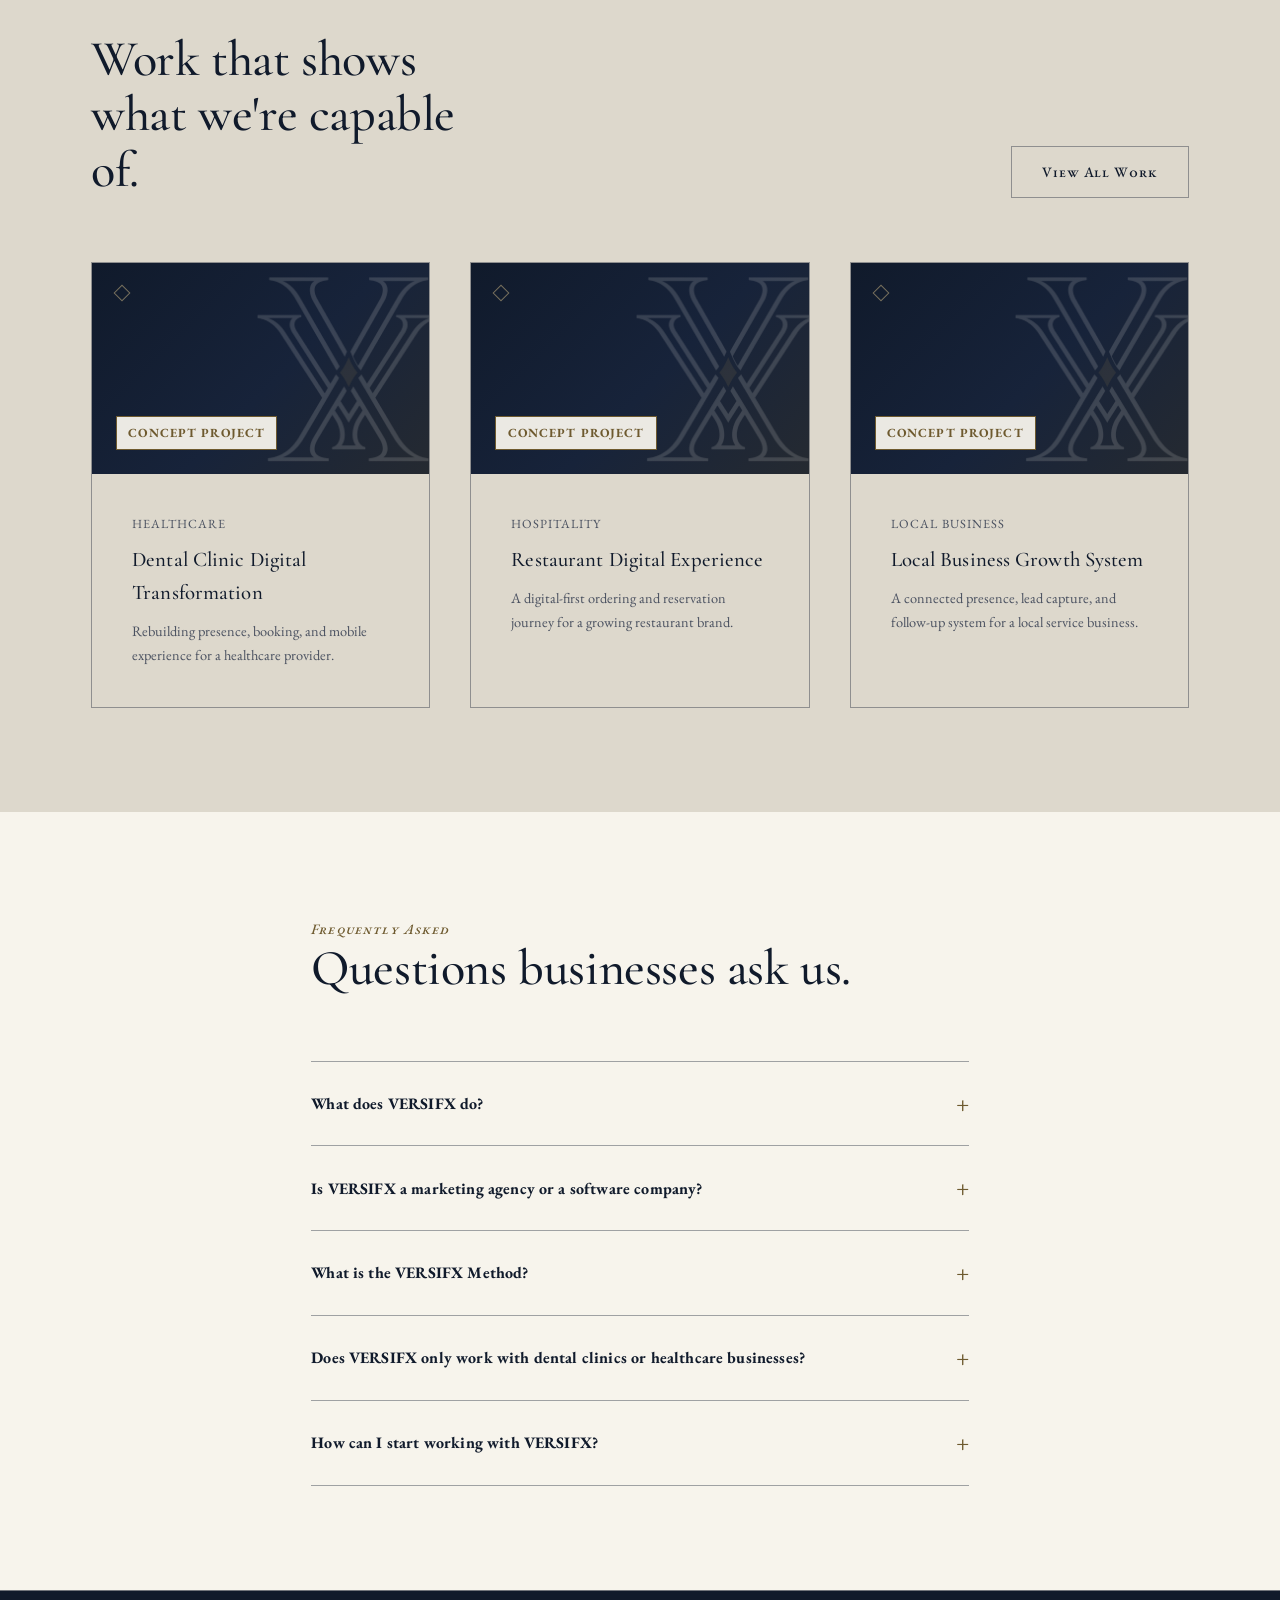
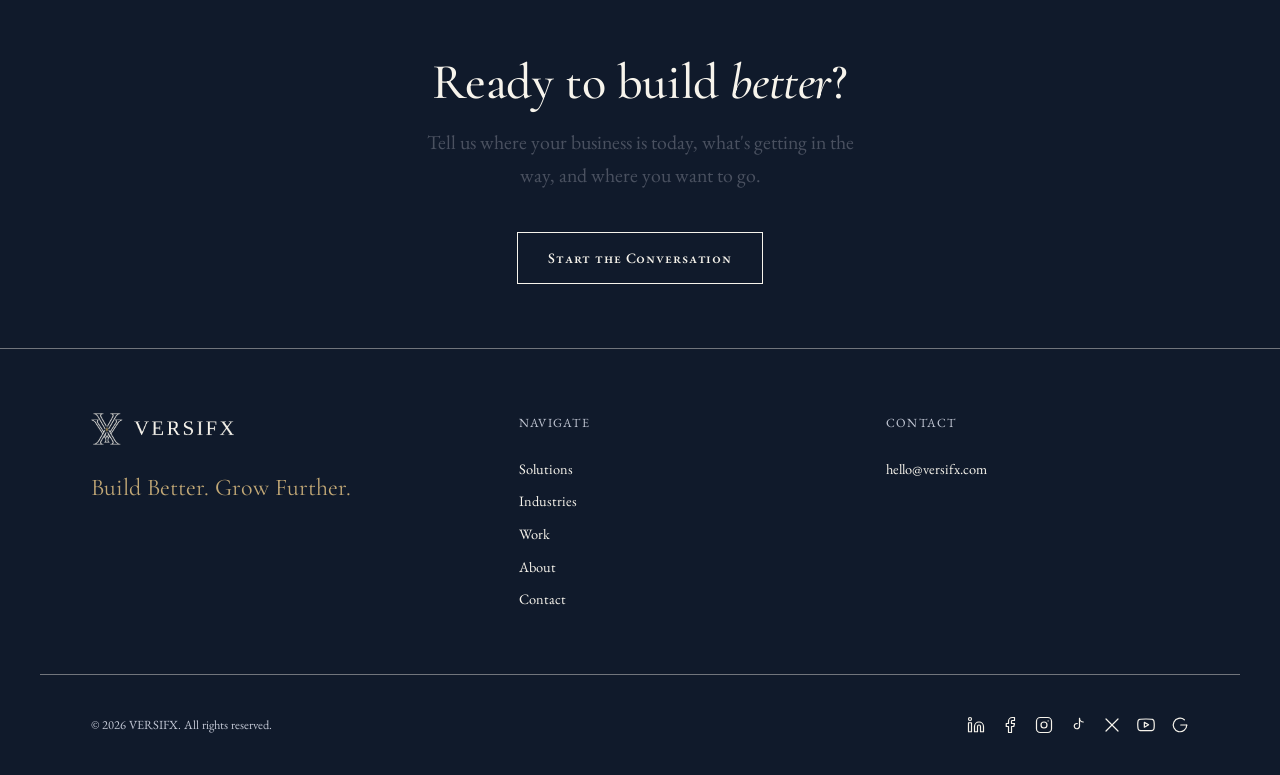
==== commit 213f6e18: "update" ====
--- a/index.html
+++ b/index.html
@@ -179,21 +179,39 @@
     <div class="container">
       <h2 class="h3" style="max-width:26ch;">Presence. Growth. Systems.<br>One connected partner.</h2>
       <div class="grid grid-3" style="margin-top:var(--space-lg);">
-        <div>
-          <div class="card-index">01</div>
+        <a href="solutions.html#presence" class="pillar-card">
+          <div class="pillar-card-top">
+            <div class="card-index">01</div>
+            <div class="pillar-card-icon" aria-hidden="true">
+              <svg viewBox="0 0 24 24" fill="none" stroke="currentColor" stroke-width="1.4" stroke-linecap="round" stroke-linejoin="round"><path d="M1 12s4-7 11-7 11 7 11 7-4 7-11 7-11-7-11-7z"/><circle cx="12" cy="12" r="3.2"/></svg>
+            </div>
+          </div>
           <h4>Presence</h4>
-          <p class="lede" style="margin-top:0.4rem;">Be seen.</p>
-        </div>
-        <div>
-          <div class="card-index">02</div>
+          <p class="lede">Be seen. A brand and website that reflect the quality of your work.</p>
+          <span class="pillar-card-arrow">Explore Presence <span>→</span></span>
+        </a>
+        <a href="solutions.html#growth" class="pillar-card">
+          <div class="pillar-card-top">
+            <div class="card-index">02</div>
+            <div class="pillar-card-icon" aria-hidden="true">
+              <svg viewBox="0 0 24 24" fill="none" stroke="currentColor" stroke-width="1.4" stroke-linecap="round" stroke-linejoin="round"><path d="M2 19l6-7 4 3 8-10"/><path d="M15 5h5v5"/></svg>
+            </div>
+          </div>
           <h4>Growth</h4>
-          <p class="lede" style="margin-top:0.4rem;">Be chosen.</p>
-        </div>
-        <div>
-          <div class="card-index">03</div>
+          <p class="lede">Be chosen. Turn visibility into leads and booked business.</p>
+          <span class="pillar-card-arrow">Explore Growth <span>→</span></span>
+        </a>
+        <a href="solutions.html#systems" class="pillar-card">
+          <div class="pillar-card-top">
+            <div class="card-index">03</div>
+            <div class="pillar-card-icon" aria-hidden="true">
+              <svg viewBox="0 0 24 24" fill="none" stroke="currentColor" stroke-width="1.4" stroke-linecap="round" stroke-linejoin="round"><circle cx="12" cy="12" r="3"/><path d="M19.4 15a1.7 1.7 0 0 0 .34 1.87l.06.06a2 2 0 1 1-2.83 2.83l-.06-.06a1.7 1.7 0 0 0-1.87-.34 1.7 1.7 0 0 0-1.04 1.56V21a2 2 0 1 1-4 0v-.09A1.7 1.7 0 0 0 9 19.4a1.7 1.7 0 0 0-1.87.34l-.06.06a2 2 0 1 1-2.83-2.83l.06-.06A1.7 1.7 0 0 0 4.6 15a1.7 1.7 0 0 0-1.56-1.04H3a2 2 0 1 1 0-4h.09A1.7 1.7 0 0 0 4.6 9a1.7 1.7 0 0 0-.34-1.87l-.06-.06A2 2 0 1 1 7.03 4.24l.06.06A1.7 1.7 0 0 0 9 4.6a1.7 1.7 0 0 0 1.04-1.56V3a2 2 0 1 1 4 0v.09A1.7 1.7 0 0 0 15 4.6a1.7 1.7 0 0 0 1.87-.34l.06-.06a2 2 0 1 1 2.83 2.83l-.06.06A1.7 1.7 0 0 0 19.4 9a1.7 1.7 0 0 0 1.56 1.04H21a2 2 0 1 1 0 4h-.09A1.7 1.7 0 0 0 19.4 15z"/></svg>
+            </div>
+          </div>
           <h4>Systems</h4>
-          <p class="lede" style="margin-top:0.4rem;">Work smarter.</p>
-        </div>
+          <p class="lede">Work smarter. Connect the tools and data behind your operations.</p>
+          <span class="pillar-card-arrow">Explore Systems <span>→</span></span>
+        </a>
       </div>
     </div>
   </section>
--- a/css/components.css
+++ b/css/components.css
@@ -286,7 +286,12 @@
   margin-bottom: var(--space-sm);
 }
 
-.service-card { display: flex; flex-direction: column; gap: 0.75rem; }
+.service-card {
+  display: flex;
+  flex-direction: column;
+  gap: 0.75rem;
+  scroll-margin-top: 6rem;
+}
 
 .service-card ul { display: flex; flex-direction: column; gap: 0.4rem; margin-top: 0.5rem; }
 
@@ -332,6 +337,73 @@
 .industry-card-arrow { color: var(--color-gold); transition: transform var(--duration-fast) var(--ease-standard); }
 
 .industry-card:hover .industry-card-arrow { transform: translateX(3px); }
+
+.pillar-card {
+  display: block;
+  padding: var(--space-md);
+  border: var(--border-thin);
+  background: var(--color-ivory);
+  color: inherit;
+  text-decoration: none;
+  transition: border-color var(--duration-fast) var(--ease-standard),
+              transform var(--duration-fast) var(--ease-standard),
+              box-shadow var(--duration-fast) var(--ease-standard);
+  position: relative;
+  overflow: hidden;
+}
+
+.pillar-card:hover,
+.pillar-card:focus-visible {
+  border-color: var(--color-gold-ink);
+  transform: translateY(-4px);
+  box-shadow: 0 12px 28px rgba(16, 26, 43, 0.1);
+}
+
+.pillar-card-top {
+  display: flex;
+  align-items: center;
+  justify-content: space-between;
+}
+
+.pillar-card-icon {
+  width: 34px;
+  height: 34px;
+  color: var(--color-gold-ink);
+  transition: transform var(--duration-fast) var(--ease-standard);
+}
+
+.pillar-card:hover .pillar-card-icon { transform: scale(1.08) rotate(-4deg); }
+
+.pillar-card-icon svg { width: 100%; height: 100%; }
+
+.pillar-card .card-index {
+  margin-bottom: 0;
+  font-size: 1.3rem;
+  color: var(--border-soft);
+}
+
+.pillar-card h4 { margin-top: var(--space-sm); }
+
+.pillar-card .lede { margin-top: 0.5rem; font-size: var(--fs-sm); }
+
+.pillar-card-arrow {
+  display: inline-flex;
+  align-items: center;
+  gap: 0.35rem;
+  margin-top: var(--space-sm);
+  font-size: var(--fs-xs);
+  letter-spacing: 0.06em;
+  text-transform: uppercase;
+  color: var(--color-gold-ink);
+  font-weight: 600;
+}
+
+.pillar-card-arrow span {
+  transition: transform var(--duration-fast) var(--ease-standard);
+}
+
+.pillar-card:hover .pillar-card-arrow span { transform: translateX(4px); }
+
 
 .work-head {
   display: flex;
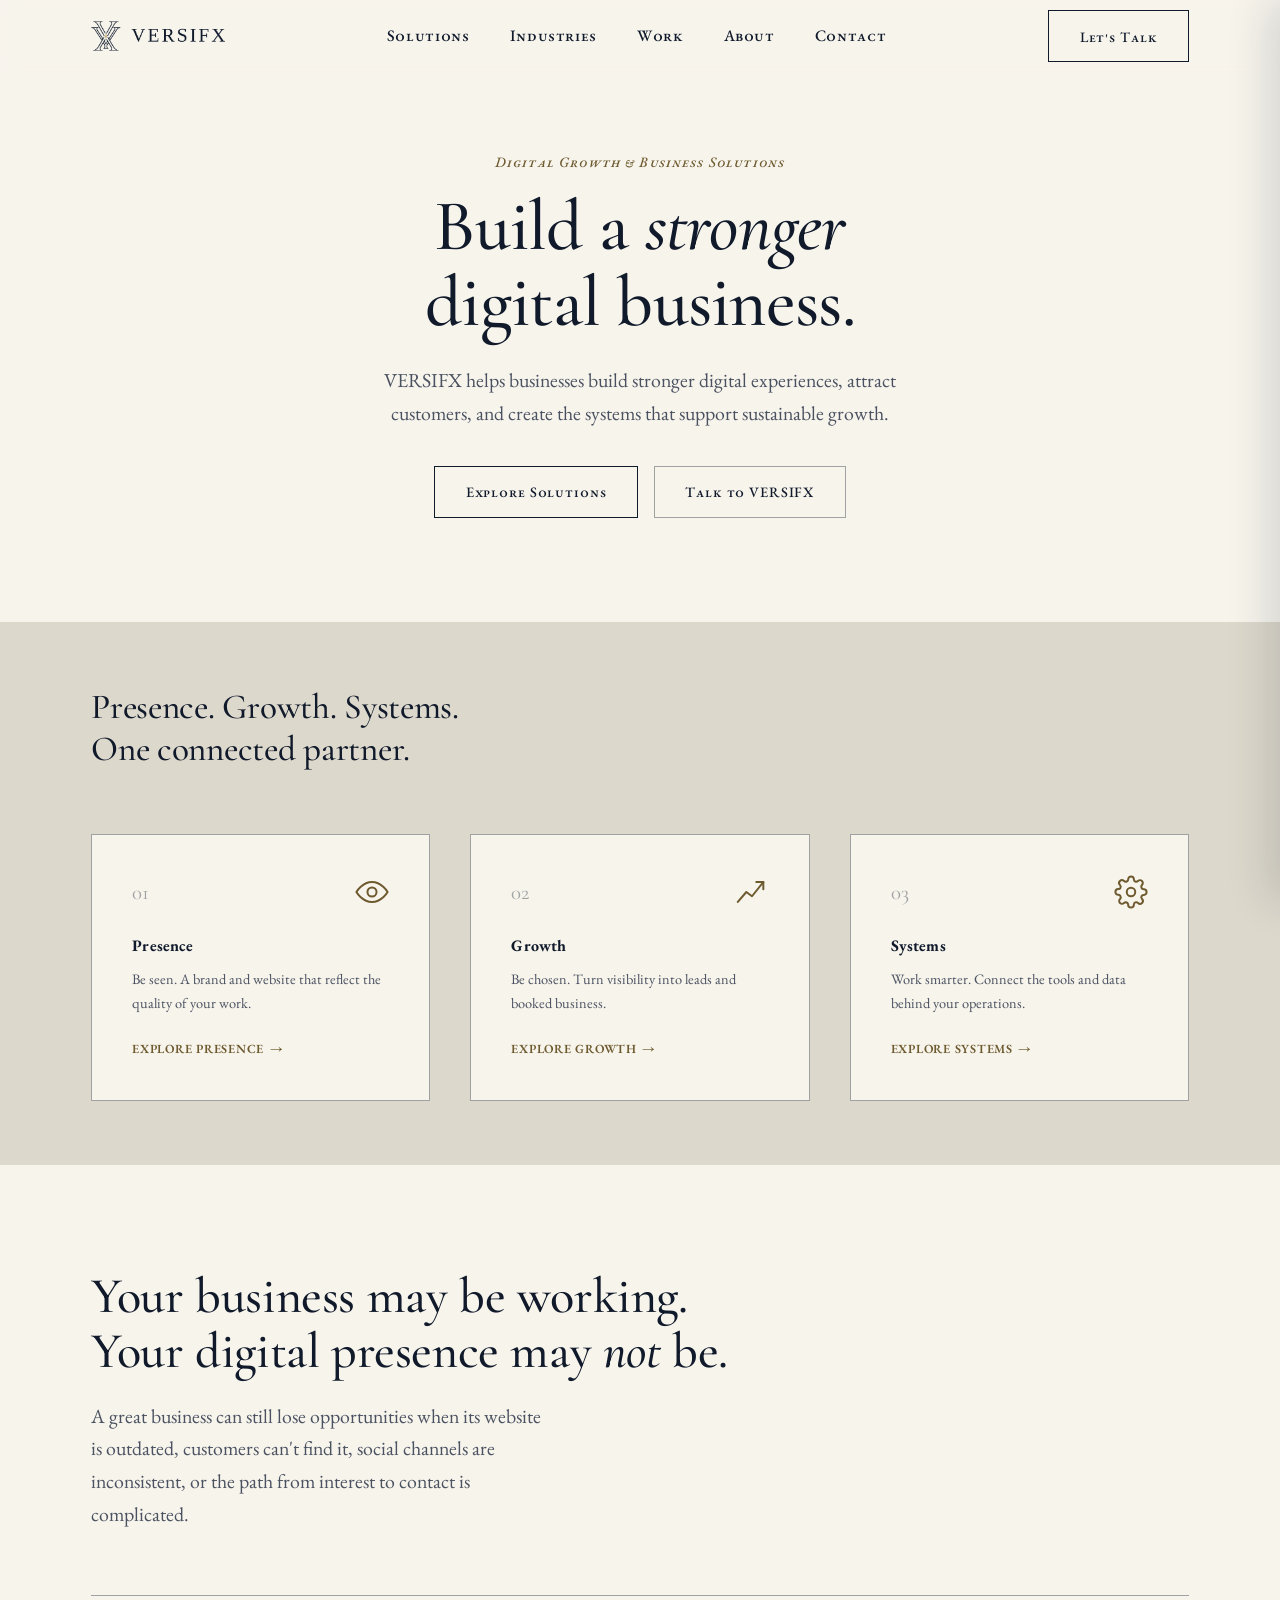
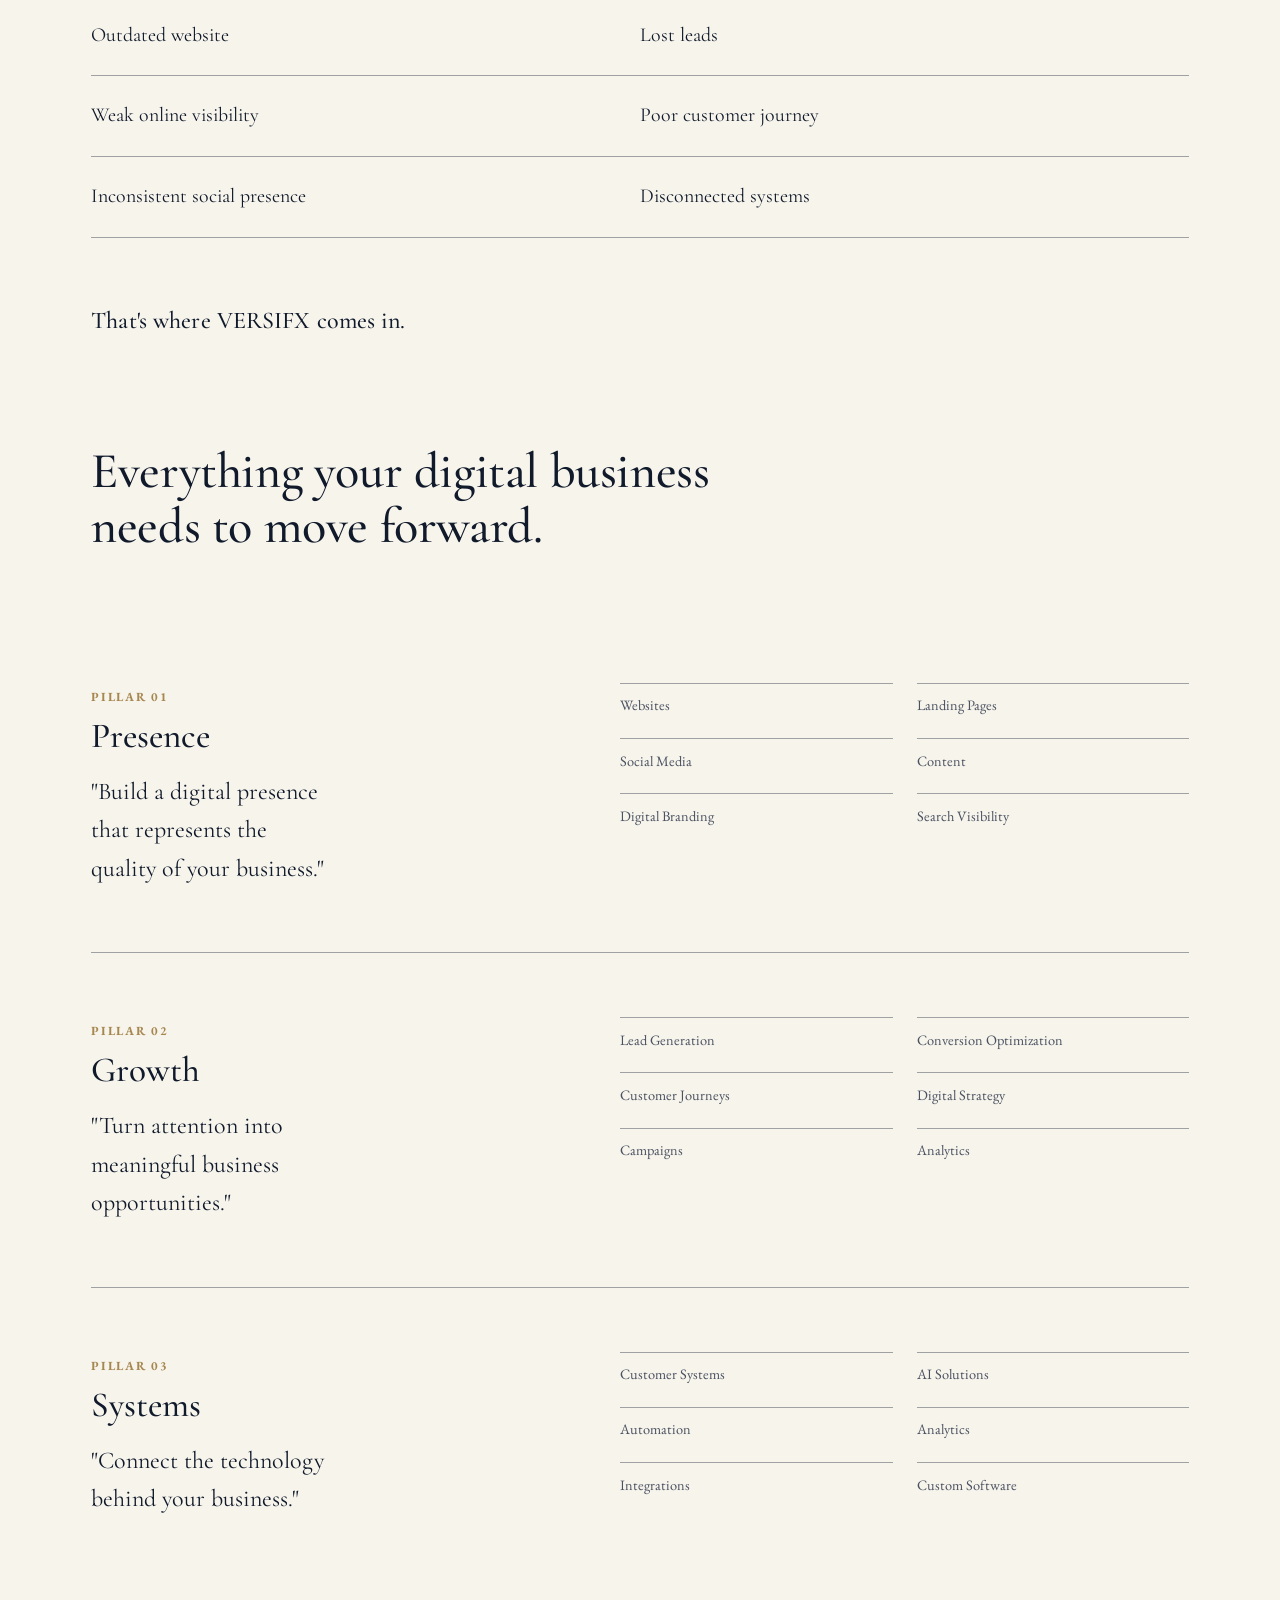
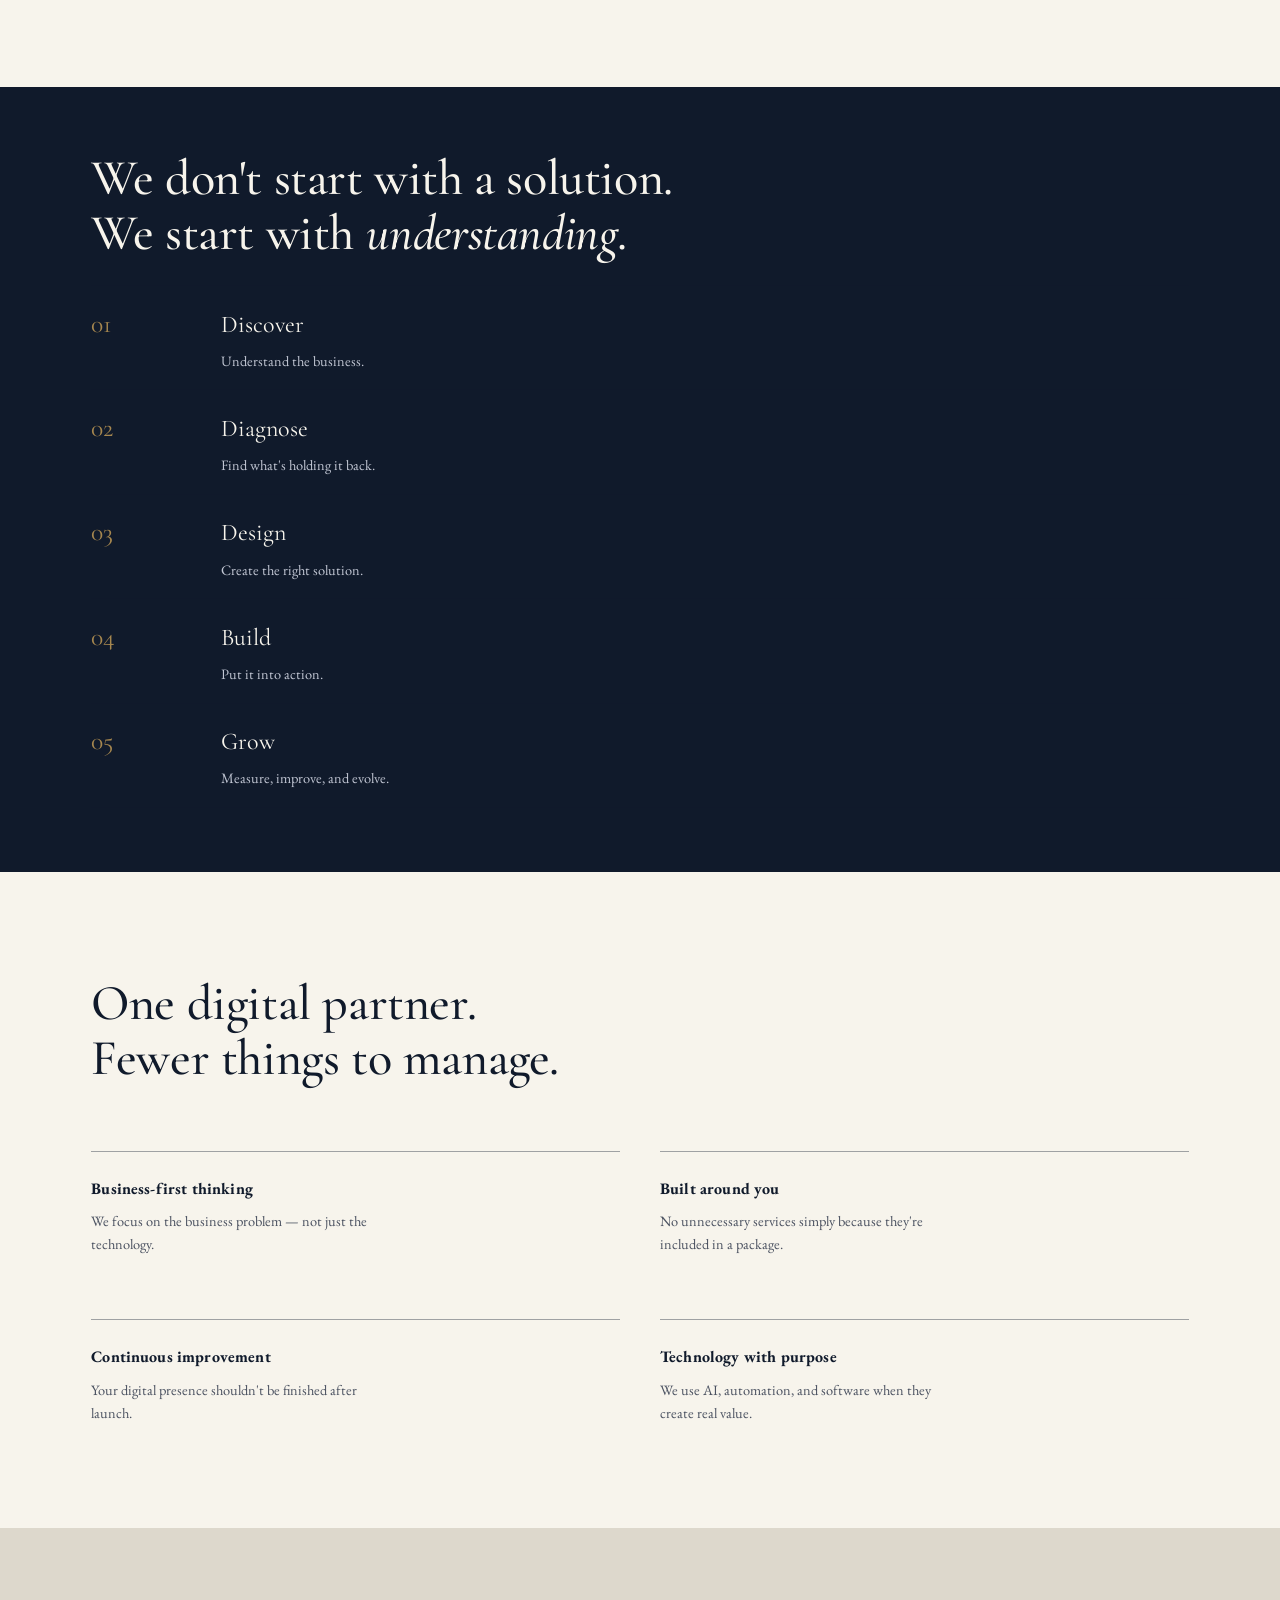
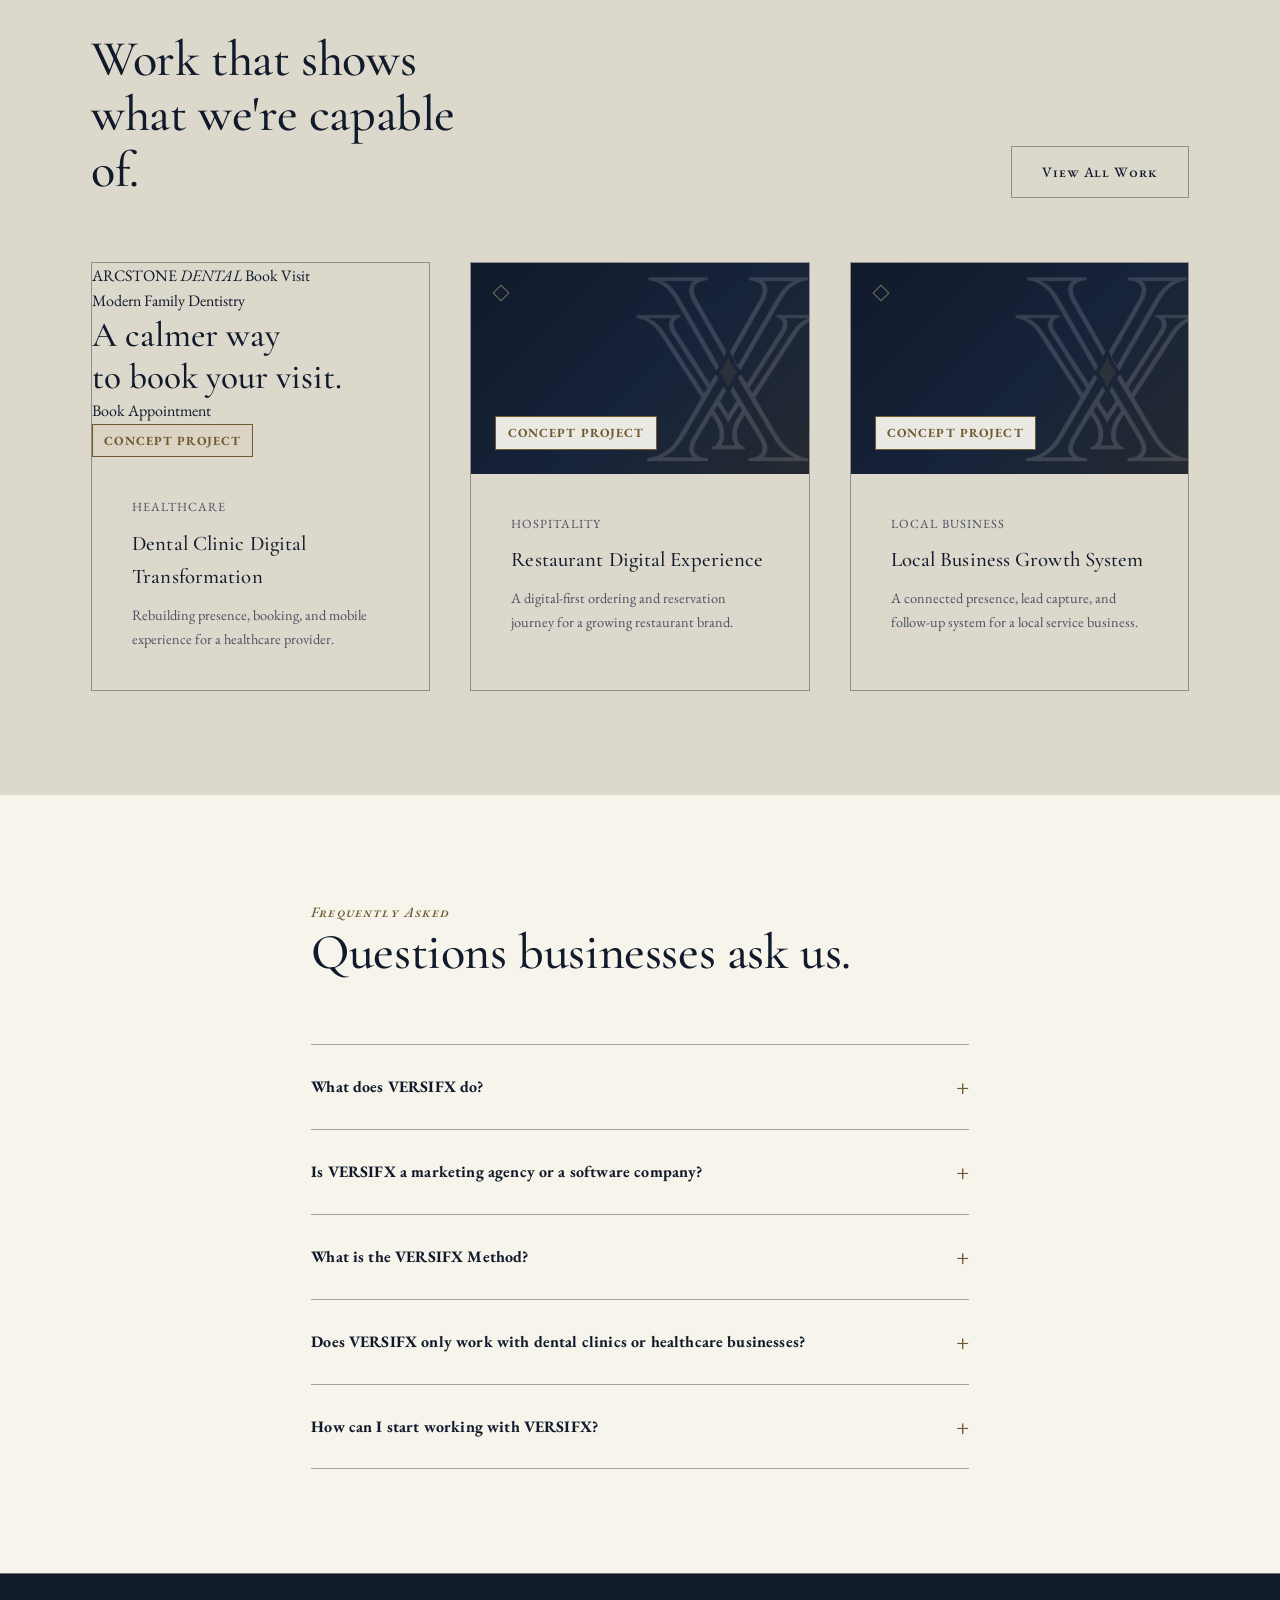
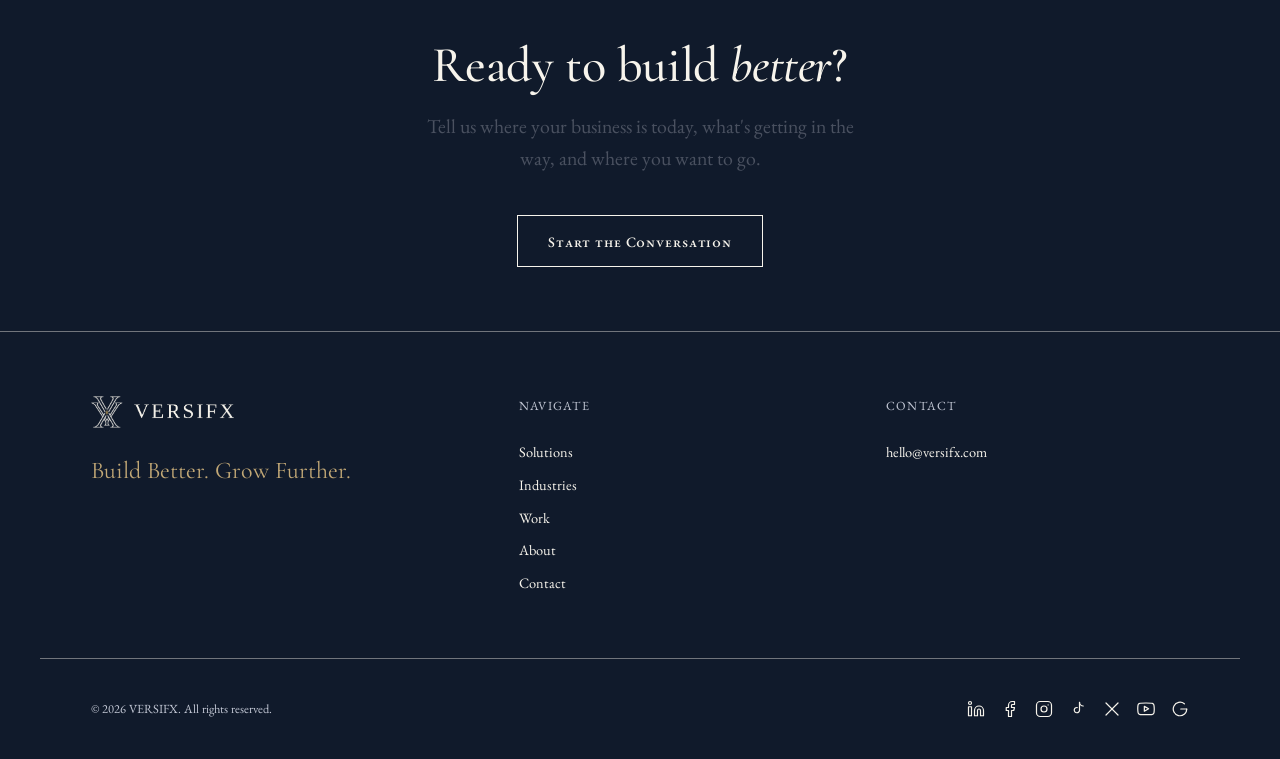
==== commit 832079b3: "Update website content and styles" ====
--- a/index.html
+++ b/index.html
@@ -16,6 +16,7 @@
 <link href="https://fonts.googleapis.com/css2?family=Cormorant+Garamond:ital,wght@0,400;0,500;0,600;1,400;1,500;1,600&family=EB+Garamond:ital,wght@0,400;0,500;0,600;1,400;1,500&display=swap" rel="stylesheet">
 <link rel="stylesheet" href="css/global.css">
 <link rel="stylesheet" href="css/components.css">
+<link rel="stylesheet" href="css/mockup.css">
 <link rel="stylesheet" href="css/responsive.css">
 <script type="application/ld+json">
 {
@@ -377,14 +378,31 @@
         <a href="work.html" class="btn btn-secondary">View All Work <span class="btn-arrow">→</span></a>
       </div>
       <div class="grid grid-3">
-        <article class="work-card">
-          <div class="work-card-media"><span class="badge badge--concept">Concept Project</span></div>
+        <a href="work/dental-clinic.html" class="work-card" style="display:flex; flex-direction:column;">
+          <div class="work-card-preview device-frame">
+            <div class="arc">
+              <div class="arc-nav">
+                <span class="arc-logo">ARCSTONE <em>DENTAL</em></span>
+                <span class="arc-nav-cta">Book Visit</span>
+              </div>
+              <div class="arc-hero" style="grid-template-columns:1fr;">
+                <div>
+                  <span class="arc-hero-eyebrow">Modern Family Dentistry</span>
+                  <h3>A calmer way<br>to book your visit.</h3>
+                  <div class="arc-hero-actions">
+                    <span class="arc-btn arc-btn--fill">Book Appointment</span>
+                  </div>
+                </div>
+              </div>
+            </div>
+            <span class="badge badge--concept">Concept Project</span>
+          </div>
           <div class="work-card-body">
             <span class="work-card-tag">Healthcare</span>
             <h4 class="font-display" style="font-size:1.3rem; font-weight:500;">Dental Clinic Digital Transformation</h4>
             <p class="lede" style="font-size:var(--fs-sm);">Rebuilding presence, booking, and mobile experience for a healthcare provider.</p>
           </div>
-        </article>
+        </a>
         <article class="work-card">
           <div class="work-card-media"><span class="badge badge--concept">Concept Project</span></div>
           <div class="work-card-body">
@@ -489,4 +507,4 @@
 
 <script src="js/main.js"></script>
 </body>
-</html>
+</html>
--- a/css/responsive.css
+++ b/css/responsive.css
@@ -39,6 +39,21 @@
   .work-detail-grid { grid-template-columns: 1fr; }
   .contact-grid { grid-template-columns: 1fr; }
   .work-head { flex-direction: column; align-items: flex-start; }
+
+  .journey-strip { grid-template-columns: 1fr; row-gap: var(--space-md); }
+  .journey-step::before { display: none; }
+  .journey-step { text-align: left; padding-left: 3.5rem; }
+  .journey-step-num { position: absolute; margin-inline: 0; }
+  .journey-step-label,
+  .journey-step-desc { padding-left: 0; }
+
+  .arc-hero { grid-template-columns: 1fr; }
+  .arc-hero-art { order: -1; }
+  .arc-about { grid-template-columns: 1fr; }
+  .arc-contact { grid-template-columns: 1fr; }
+  .arc-service-grid { grid-template-columns: 1fr; }
+
+  .challenge-grid { grid-template-columns: 1fr; }
 }
 
 /* ---------- Mobile ---------- */
@@ -78,6 +93,12 @@
   .work-card-media { padding: var(--space-xs); }
 
   .mobile-menu-links a { font-size: 1.6rem; }
+
+  .method-steps--signature { padding-left: 2.25rem; }
+  .method-steps--signature .method-step-num { left: -2.25rem; width: 28px; height: 28px; font-size: 0.95rem; }
+
+  .journey-step { padding-left: 3rem; }
+  .journey-step-num { width: 26px; height: 26px; font-size: 0.85rem; }
 }
 
 /* ---------- Very small ---------- */
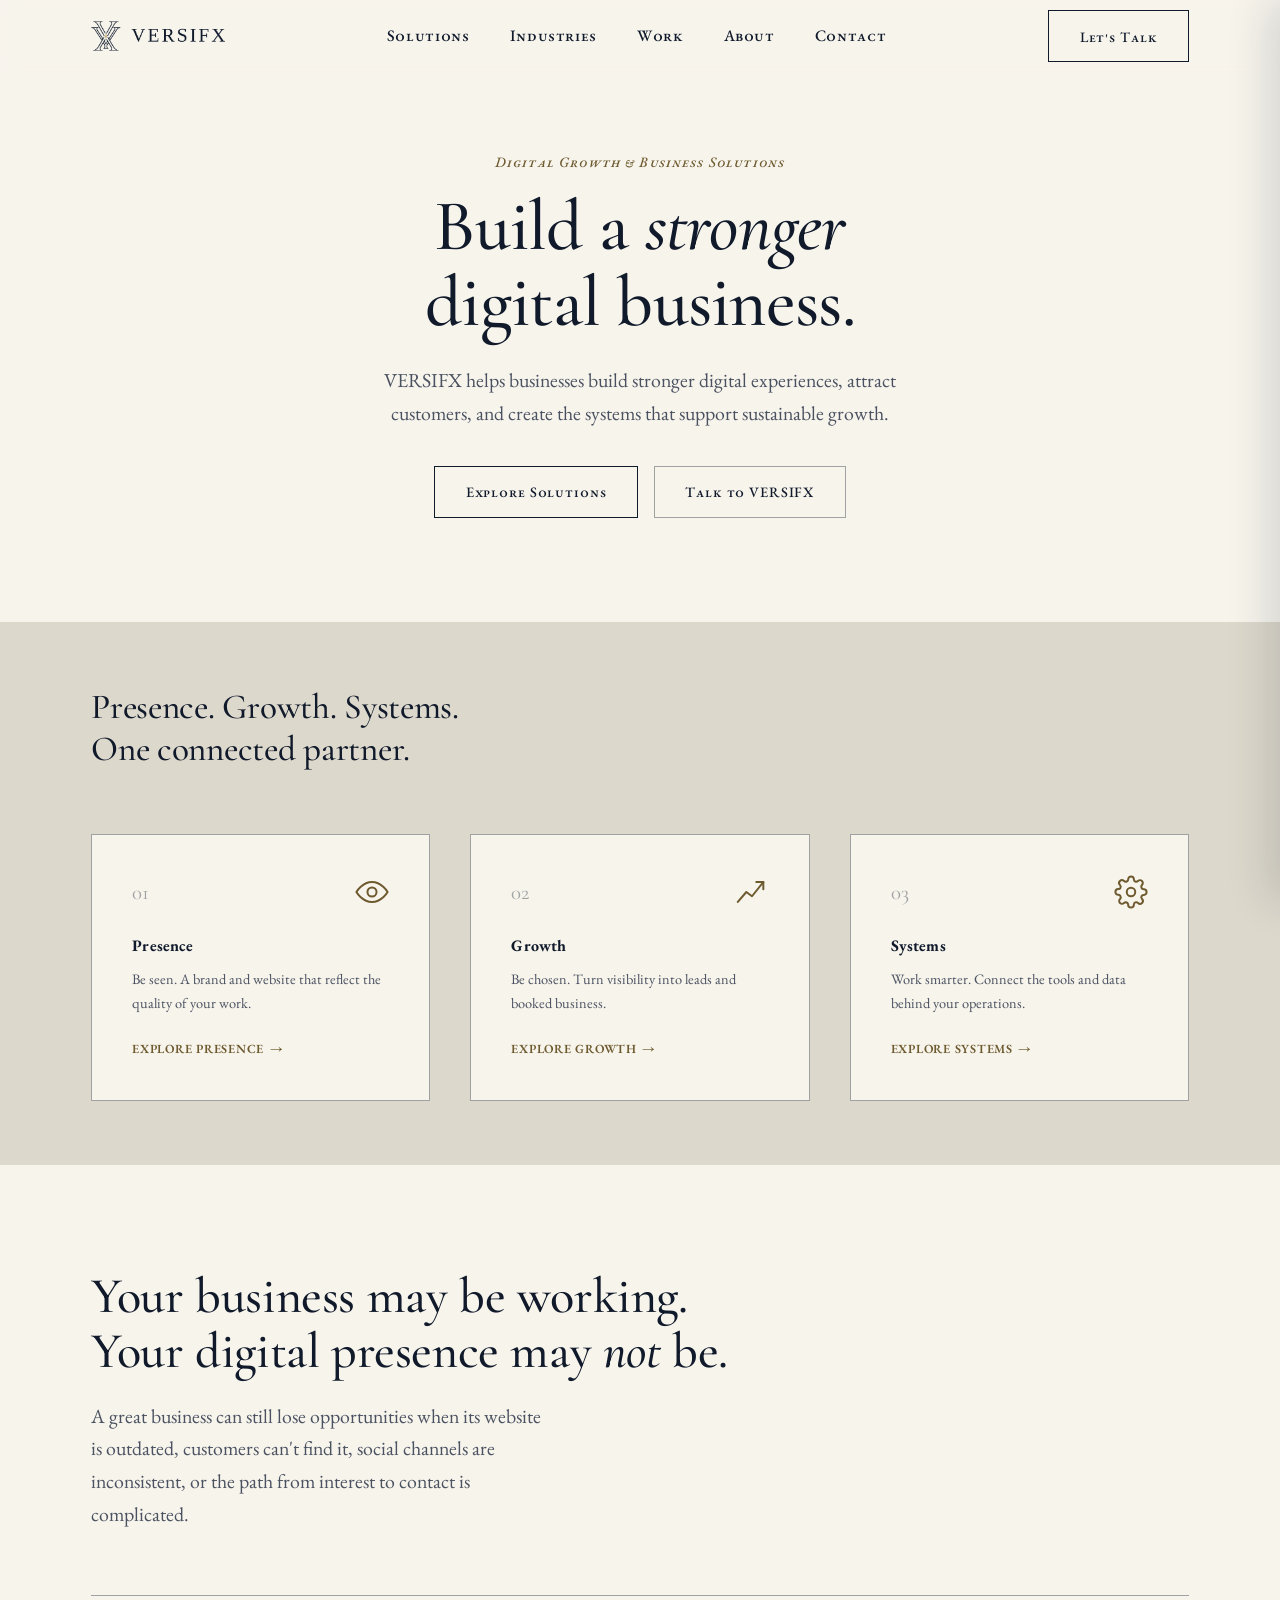
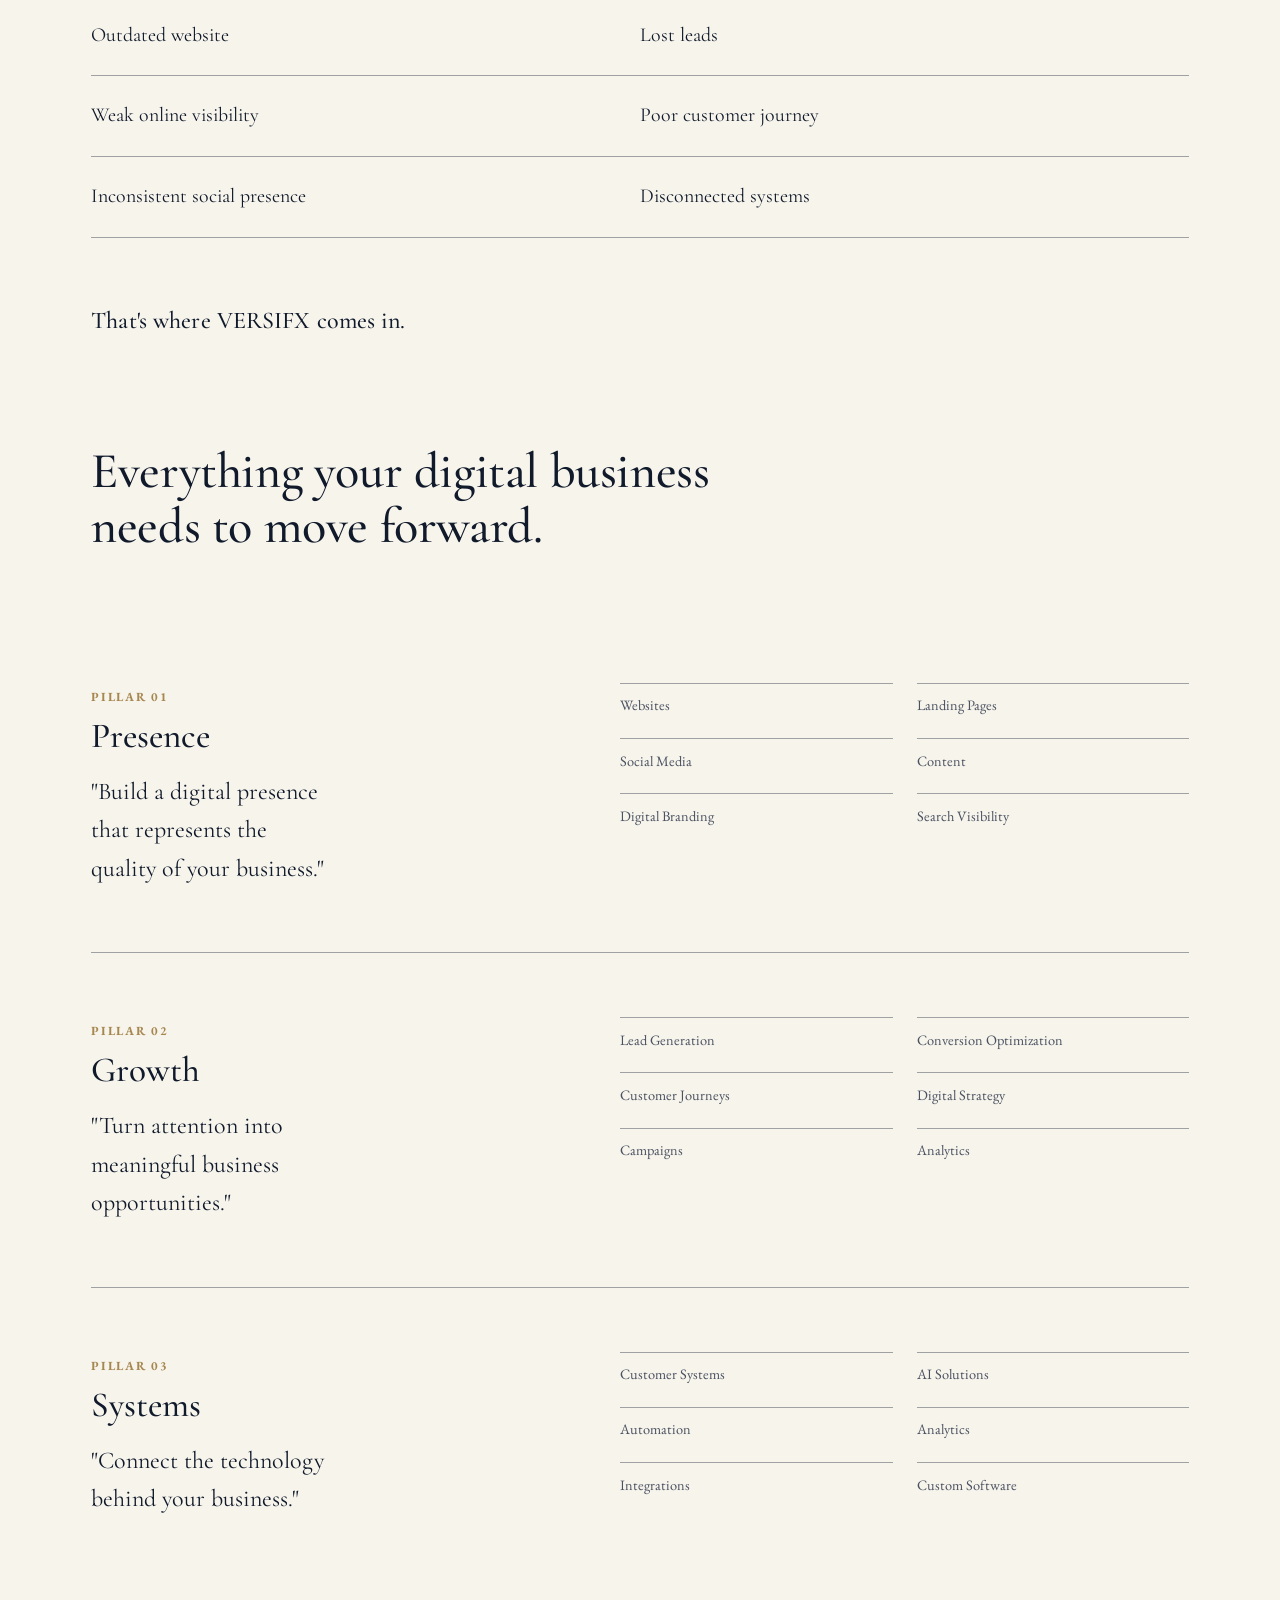
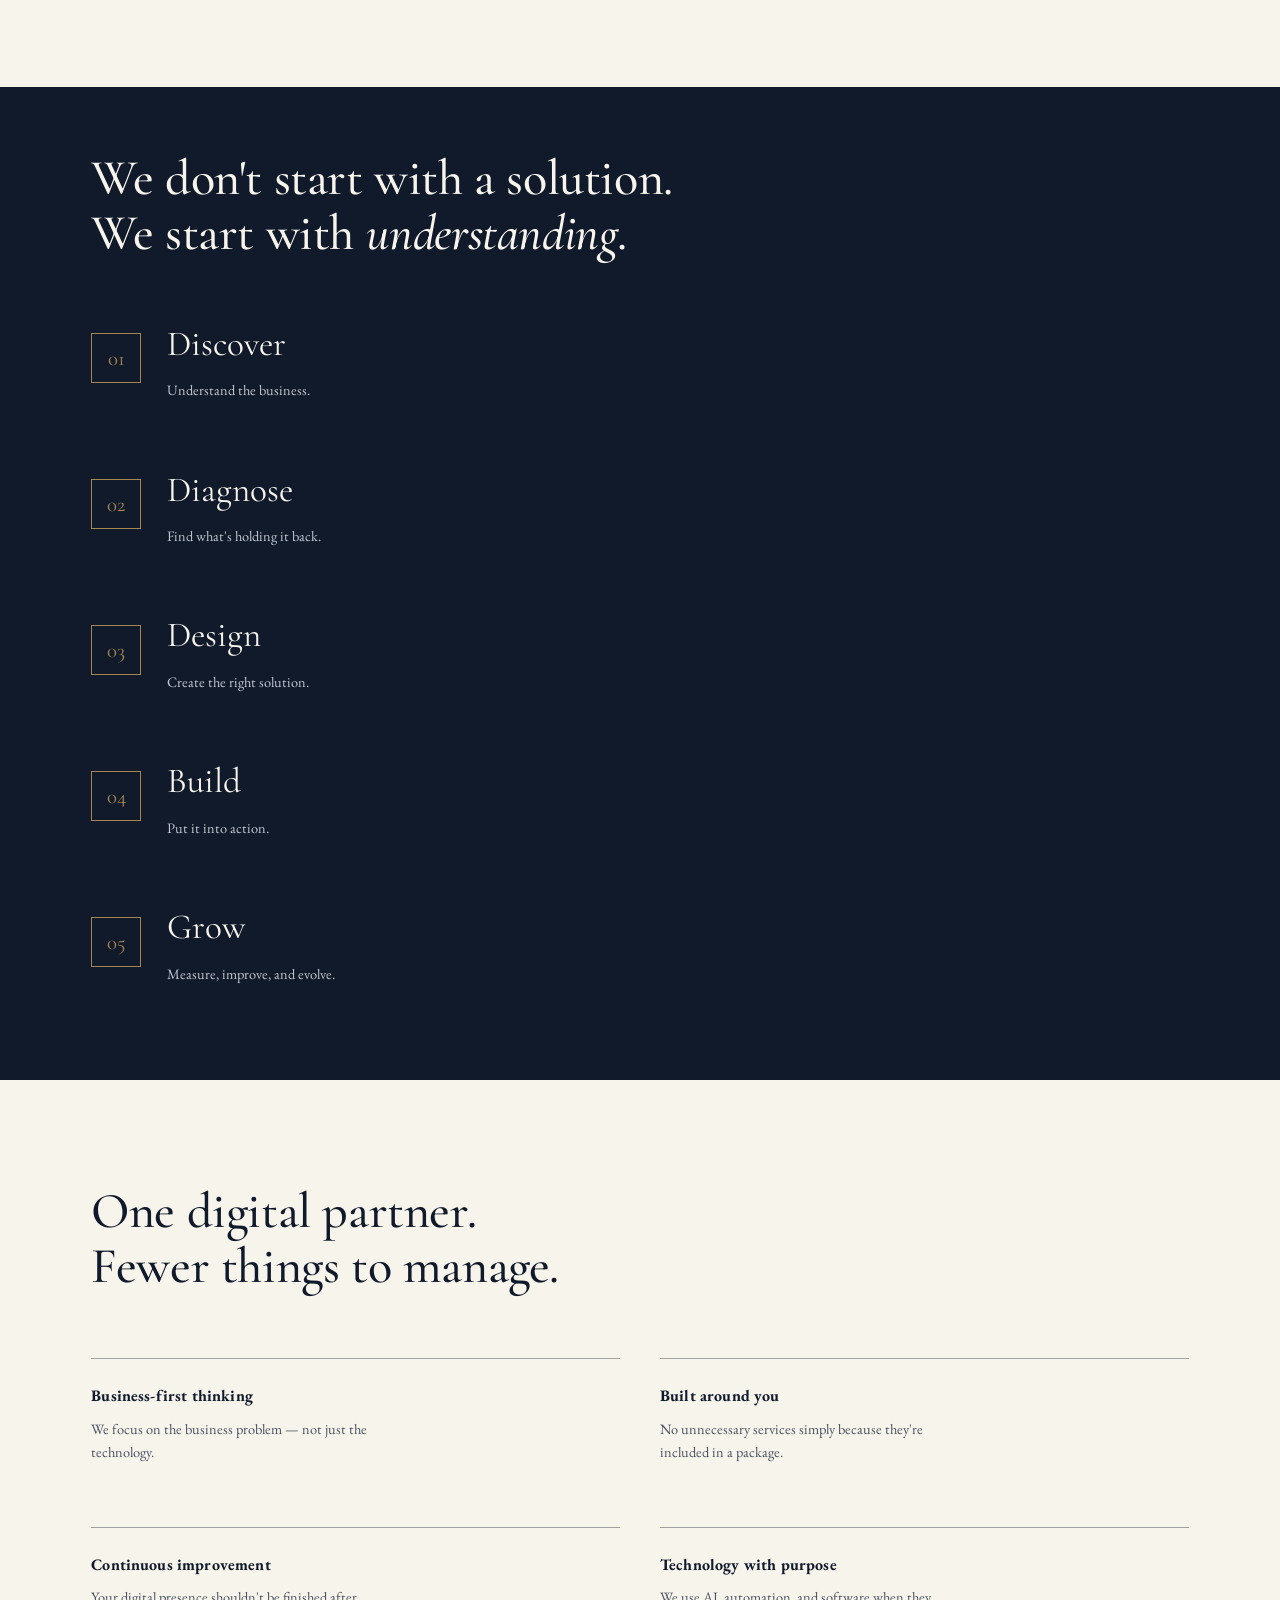
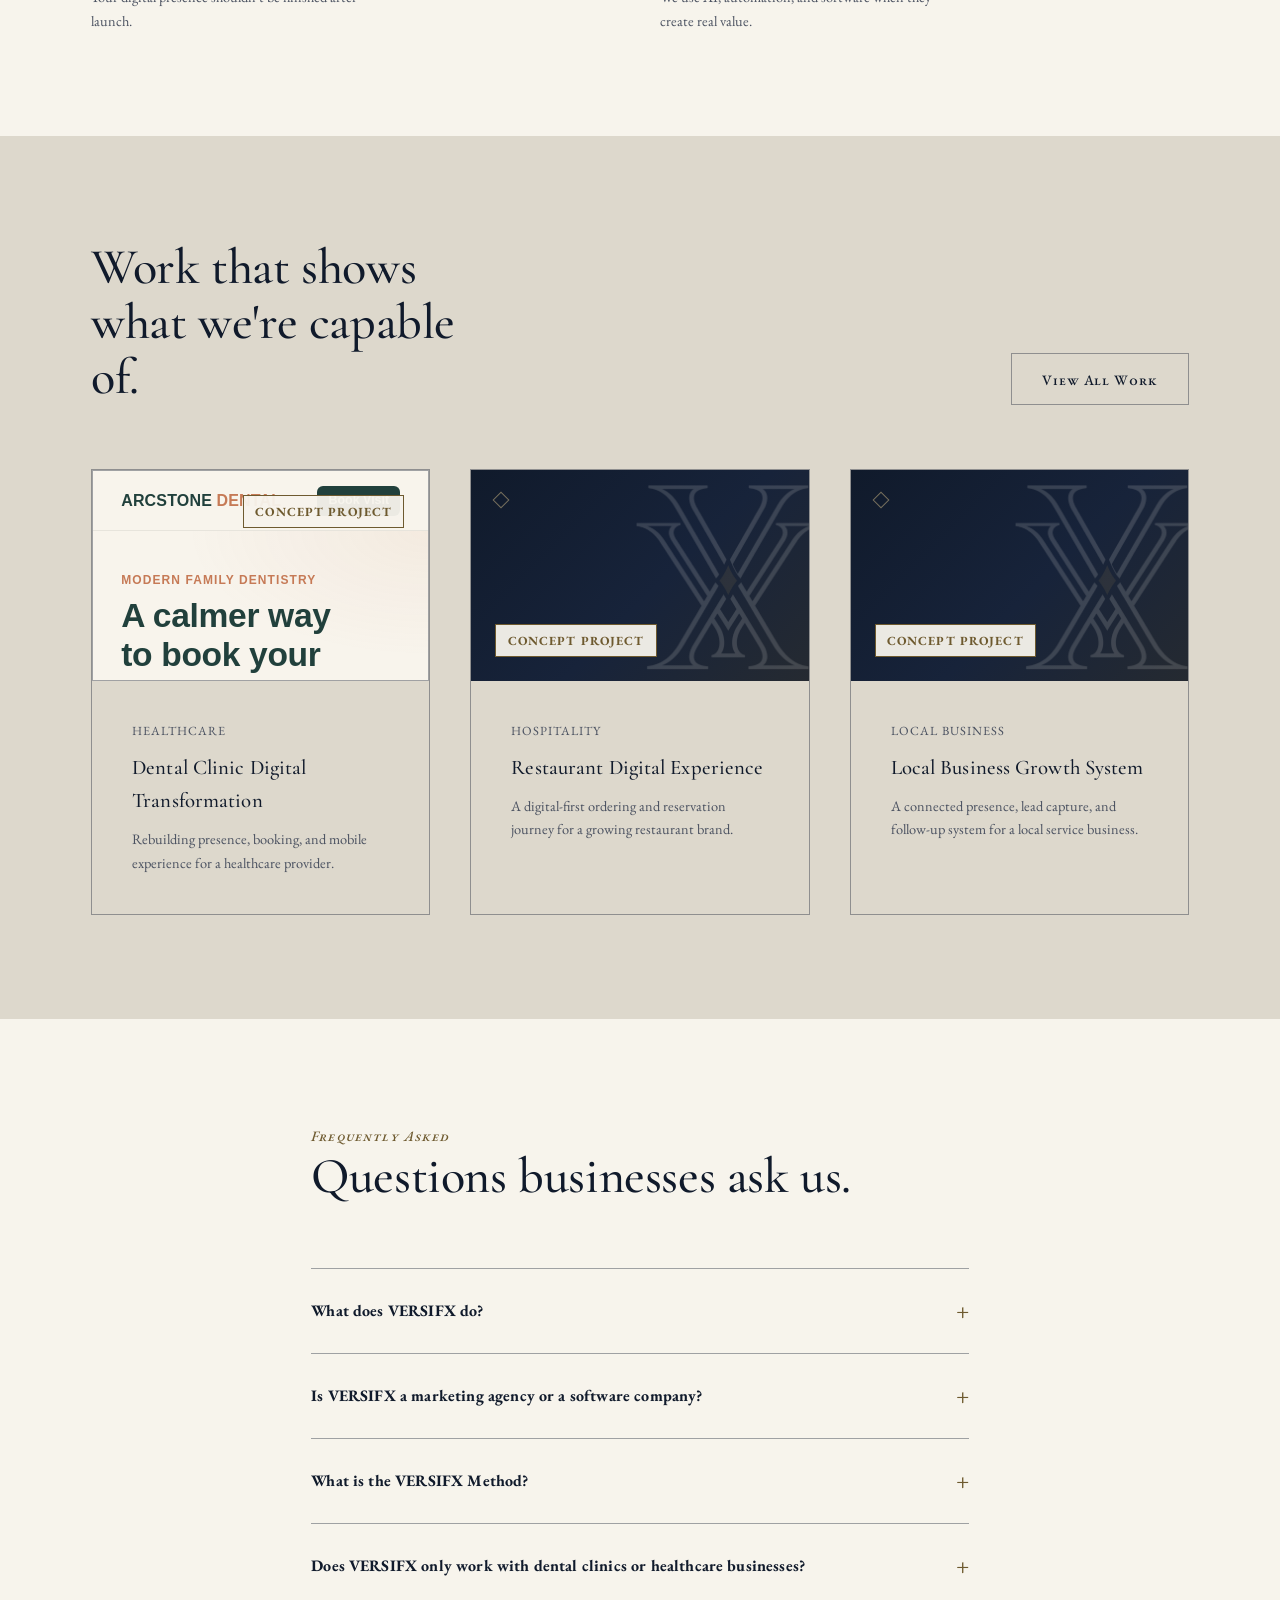
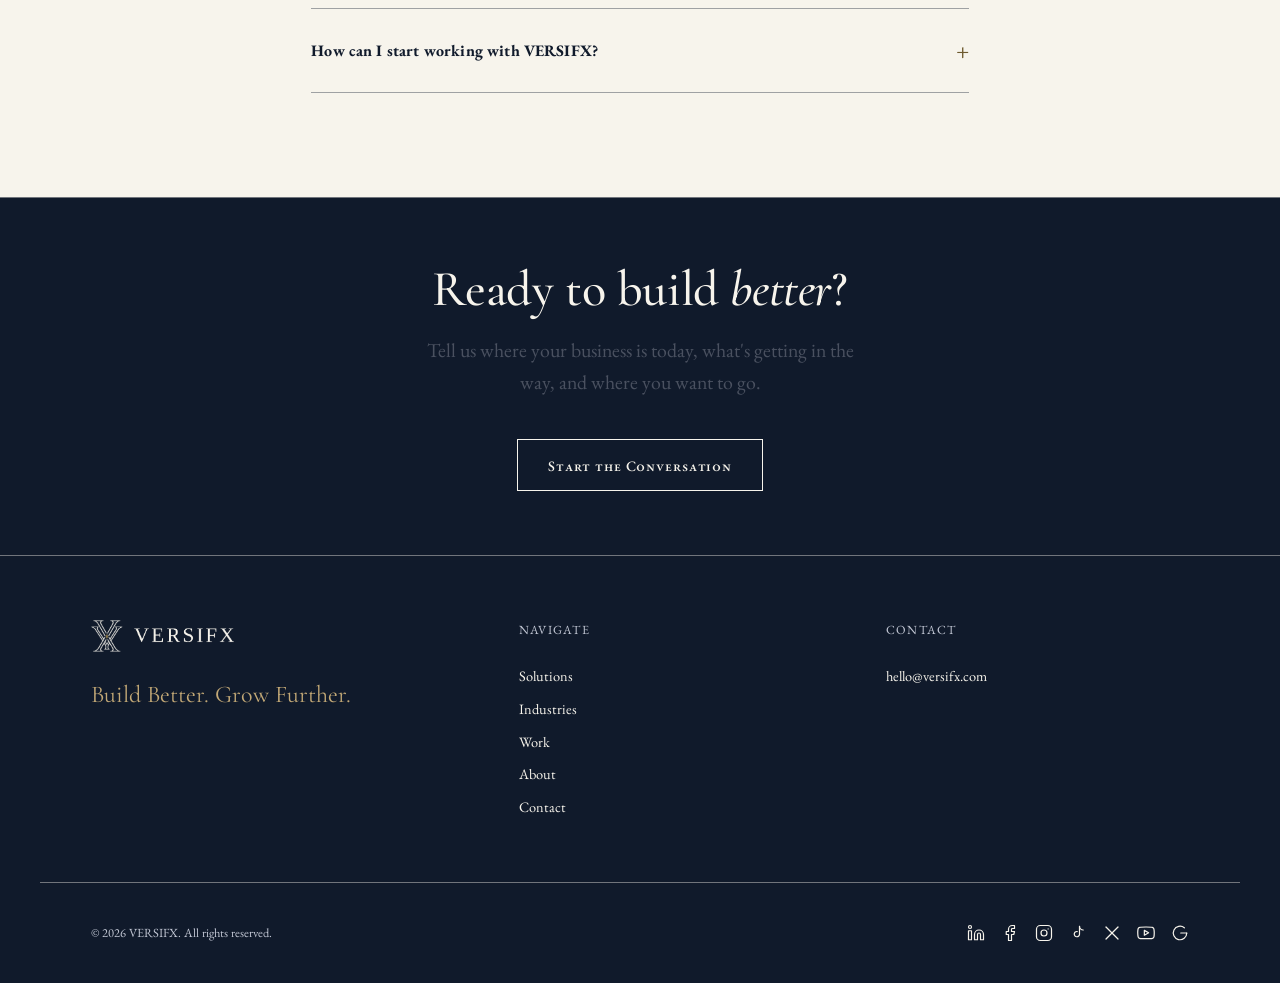
==== commit 9cc70b63: "update new" ====
--- a/index.html
+++ b/index.html
@@ -303,7 +303,7 @@
       <div class="section-head" style="margin-bottom:var(--space-sm);">
         <h2>We don't start with a solution.<br>We start with <em>understanding</em>.</h2>
       </div>
-      <div class="method-steps">
+      <div class="method-steps method-steps--signature">
         <div class="method-step">
           <span class="method-step-num">01</span>
           <div>
--- a/css/global.css
+++ b/css/global.css
@@ -35,6 +35,7 @@
      --color-gold remains correct for dark sections. */
   --color-gold-ink: #6E5A2F;
   --color-white: #FFFFFF;
+  --color-error: #9A3B3B;
 
   /* ---- Functional aliases ---- */
   --bg-page: var(--color-ivory);
@@ -307,15 +308,17 @@
 
 .grid-2 { grid-template-columns: repeat(2, 1fr); }
 .grid-3 { grid-template-columns: repeat(3, 1fr); }
+.grid-4 { grid-template-columns: repeat(4, 1fr); }
 .grid-6 { grid-template-columns: repeat(6, 1fr); }
 
 @media (max-width: 900px) {
   .grid-3 { grid-template-columns: repeat(2, 1fr); }
+  .grid-4 { grid-template-columns: repeat(2, 1fr); }
   .grid-6 { grid-template-columns: repeat(3, 1fr); }
 }
 
 @media (max-width: 620px) {
-  .grid-2, .grid-3, .grid-6 { grid-template-columns: 1fr; }
+  .grid-2, .grid-3, .grid-4, .grid-6 { grid-template-columns: 1fr; }
 }
 
 /* Scroll reveal */
--- a/css/components.css
+++ b/css/components.css
@@ -266,6 +266,38 @@
   background: rgba(183, 154, 91, 0.08);
 }
 
+.back-link {
+  display: inline-flex;
+  align-items: center;
+  gap: 0.5rem;
+  font-family: var(--font-ui);
+  font-size: var(--fs-xs);
+  font-weight: 600;
+  letter-spacing: 0.08em;
+  text-transform: uppercase;
+  color: var(--text-muted);
+  transition: color var(--duration-fast) var(--ease-standard);
+}
+
+.back-link:hover { color: var(--color-gold-ink); }
+
+.tag-row {
+  display: flex;
+  flex-wrap: wrap;
+  gap: 0.6rem;
+}
+
+.tag {
+  display: inline-flex;
+  align-items: center;
+  font-size: var(--fs-sm);
+  padding: 0.55rem 1rem;
+  border: var(--border-thin);
+  color: var(--text-primary);
+}
+
+.section--dark .tag { border-color: var(--border-inverse); color: var(--text-inverse); }
+
 /* ---------------------------------------------------------
    CARDS
    --------------------------------------------------------- */
@@ -582,6 +614,45 @@
 
 .section--light .method-step-desc { color: var(--text-muted); }
 
+/* ---------------------------------------------------------
+   SIGNATURE METHOD VISUAL
+   Applies to the existing .method-steps markup (no HTML
+   restructure required) wherever the process should read as
+   a headline strategic device rather than five plain rows.
+   Mobile sizing lives in responsive.css.
+   --------------------------------------------------------- */
+
+.method-steps--signature { padding-left: 4.75rem; }
+
+.method-steps--signature .method-step {
+  display: block;
+  position: relative;
+  padding-block: 1.85rem;
+  border-top: var(--border-thin);
+}
+
+.method-steps--signature .method-step-num {
+  position: absolute;
+  left: -4.75rem;
+  top: 50%;
+  transform: translateY(-50%);
+  width: 50px;
+  height: 50px;
+  display: flex;
+  align-items: center;
+  justify-content: center;
+  font-size: 1.3rem;
+  border: 1px solid var(--color-gold);
+  color: var(--color-gold);
+}
+
+.method-steps--signature .method-step-title {
+  font-size: var(--fs-lg);
+  margin-bottom: 0.4rem;
+}
+
+.method-steps--signature .method-step-desc { max-width: 50ch; }
+
 /* Principles (why versifx) */
 .principle {
   padding-top: var(--space-sm);
@@ -653,6 +724,37 @@
 
 .form-note { font-size: var(--fs-xs); color: var(--text-muted); margin-top: var(--space-sm); }
 
+/* Honeypot: hidden from real visitors, still reachable by bots */
+.form-honeypot {
+  position: absolute;
+  left: -9999px;
+  width: 1px;
+  height: 1px;
+  opacity: 0;
+  pointer-events: none;
+}
+
+/* Validation states */
+.field--invalid input,
+.field--invalid select,
+.field--invalid textarea {
+  border-bottom-color: var(--color-error, #9A3B3B);
+}
+
+.field-error {
+  font-size: var(--fs-xs);
+  color: var(--color-error, #9A3B3B);
+  margin: 0;
+}
+
+.form-status.is-success { color: var(--color-gold-ink); }
+.form-status.is-error { color: var(--color-error, #9A3B3B); }
+
+.btn[disabled] {
+  opacity: 0.6;
+  cursor: not-allowed;
+}
+
 .contact-detail {
   display: flex;
   align-items: flex-start;
@@ -798,4 +900,4 @@
 .faq-item summary:focus-visible {
   outline: 2px solid var(--color-gold-ink);
   outline-offset: 4px;
-}
+}
--- a/css/mockup.css
+++ b/css/mockup.css
@@ -0,0 +1,677 @@
+/* =========================================================
+   VERSIFX — CONCEPT MOCKUP SYSTEM
+   Powers the "Work" portfolio previews and the Dental Clinic
+   Digital Transformation concept project.
+
+   Everything here is built from real HTML/CSS — not screenshots
+   — so it renders crisply at any size and needs no image assets.
+
+   The fictional brand shown (ARCSTONE DENTAL) intentionally uses
+   its own small design system (--arc-* tokens, a sans-serif
+   typeface) rather than VERSIFX's own navy/gold/serif identity,
+   to demonstrate design range. It is always paired with a
+   "Concept Project" badge and never presented as a real client.
+   ========================================================= */
+
+:root {
+  --arc-teal: #21403C;
+  --arc-teal-soft: #2E534D;
+  --arc-cream: #F8F4EC;
+  --arc-sand: #ECE3D2;
+  --arc-coral: #C67A56;
+  --arc-coral-soft: #DDA487;
+  --arc-ink: #1B2523;
+  --arc-muted: #5B6864;
+  --arc-font: -apple-system, "Segoe UI", Roboto, Helvetica, Arial, sans-serif;
+  --arc-radius: 6px;
+}
+
+/* ---------------------------------------------------------
+   DEVICE FRAME (shared shell for card previews + hero visual)
+   --------------------------------------------------------- */
+
+.device-frame {
+  position: relative;
+  overflow: hidden;
+  aspect-ratio: 16 / 10;
+  border: var(--border-thin);
+  background: var(--arc-cream);
+  display: flex;
+  flex-direction: column;
+}
+
+a.device-frame {
+  color: inherit;
+  text-decoration: none;
+  display: flex;
+}
+
+.device-frame .badge--concept {
+  position: absolute;
+  z-index: 2;
+  top: var(--space-sm);
+  right: var(--space-sm);
+  background: rgba(247, 244, 236, 0.95);
+}
+
+.device-frame .arc {
+  flex: 1;
+  display: flex;
+  flex-direction: column;
+  min-height: 0;
+  font-family: var(--arc-font);
+  color: var(--arc-ink);
+  background: var(--arc-cream);
+}
+
+/* Browser chrome (top bar with dots + url) */
+.browser-frame .arc { position: relative; }
+
+.browser-chrome {
+  flex: none;
+  display: flex;
+  align-items: center;
+  gap: 0.5rem;
+  height: 30px;
+  padding-inline: 0.85rem;
+  background: var(--arc-sand);
+  border-bottom: 1px solid rgba(27, 37, 35, 0.08);
+}
+
+.browser-dots {
+  display: flex;
+  align-items: center;
+  gap: 5px;
+  flex: none;
+}
+
+.browser-dots span {
+  display: block;
+  width: 7px;
+  height: 7px;
+  border-radius: 50%;
+  background: rgba(27, 37, 35, 0.18);
+}
+
+.browser-url {
+  flex: 1;
+  text-align: center;
+  font-size: 0.65rem;
+  letter-spacing: 0.02em;
+  color: var(--arc-muted);
+  background: rgba(255, 255, 255, 0.65);
+  border-radius: 3px;
+  padding: 3px 10px;
+  margin-right: 34px; /* optically re-centers the pill against the dots */
+}
+
+.browser-body {
+  flex: 1;
+  min-height: 0;
+  overflow: hidden;
+  display: flex;
+  flex-direction: column;
+}
+
+/* ---------------------------------------------------------
+   ARC NAV
+   --------------------------------------------------------- */
+
+.arc-nav {
+  flex: none;
+  display: flex;
+  align-items: center;
+  justify-content: space-between;
+  gap: 1rem;
+  padding: 0.9rem clamp(0.9rem, 3vw, 1.75rem);
+  border-bottom: 1px solid rgba(27, 37, 35, 0.08);
+  background: var(--arc-cream);
+}
+
+.arc-logo {
+  font-weight: 700;
+  font-size: clamp(0.78rem, 1.6vw, 1rem);
+  letter-spacing: 0.01em;
+  color: var(--arc-teal);
+  white-space: nowrap;
+}
+
+.arc-logo em {
+  font-style: normal;
+  color: var(--arc-coral);
+}
+
+.arc-nav-links {
+  display: flex;
+  align-items: center;
+  gap: clamp(0.75rem, 2vw, 1.5rem);
+}
+
+.arc-nav-links span {
+  font-size: clamp(0.6rem, 1.1vw, 0.78rem);
+  color: var(--arc-muted);
+  font-weight: 500;
+}
+
+.arc-nav-cta {
+  flex: none;
+  display: inline-flex;
+  align-items: center;
+  font-size: clamp(0.6rem, 1.1vw, 0.78rem);
+  font-weight: 600;
+  color: #fff;
+  background: var(--arc-teal);
+  border-radius: var(--arc-radius);
+  padding: 0.4em 0.9em;
+  white-space: nowrap;
+}
+
+/* ---------------------------------------------------------
+   ARC HERO
+   --------------------------------------------------------- */
+
+.arc-hero {
+  flex: 1;
+  min-height: 0;
+  display: grid;
+  grid-template-columns: 1.1fr 0.9fr;
+  align-items: center;
+  gap: clamp(0.75rem, 3vw, 2rem);
+  padding: clamp(1rem, 4vw, 2.5rem) clamp(0.9rem, 3vw, 1.75rem);
+  background:
+    radial-gradient(120% 140% at 100% 0%, rgba(198, 122, 86, 0.08), transparent 60%),
+    var(--arc-cream);
+}
+
+.arc-hero-eyebrow {
+  display: block;
+  font-size: clamp(0.6rem, 1.1vw, 0.75rem);
+  font-weight: 700;
+  letter-spacing: 0.09em;
+  text-transform: uppercase;
+  color: var(--arc-coral);
+  margin-bottom: 0.6em;
+}
+
+.arc-hero h3 {
+  font-family: var(--arc-font);
+  font-weight: 700;
+  line-height: 1.15;
+  font-size: clamp(1rem, 3.2vw, 2.1rem);
+  color: var(--arc-teal);
+  letter-spacing: -0.01em;
+}
+
+.arc-hero p {
+  margin-top: 0.75em;
+  font-size: clamp(0.62rem, 1.3vw, 0.92rem);
+  line-height: 1.5;
+  color: var(--arc-muted);
+  max-width: 34ch;
+}
+
+.arc-hero-actions {
+  display: flex;
+  align-items: center;
+  gap: 0.6rem;
+  margin-top: clamp(0.75rem, 2vw, 1.5rem);
+  flex-wrap: wrap;
+}
+
+.arc-btn {
+  display: inline-flex;
+  align-items: center;
+  font-family: var(--arc-font);
+  font-size: clamp(0.6rem, 1.1vw, 0.8rem);
+  font-weight: 600;
+  border-radius: var(--arc-radius);
+  padding: 0.65em 1.15em;
+  white-space: nowrap;
+}
+
+.arc-btn--fill { background: var(--arc-coral); color: #fff; }
+.arc-btn--line { border: 1px solid var(--arc-teal); color: var(--arc-teal); }
+
+.arc-hero-art {
+  align-self: stretch;
+  min-height: 60px;
+  border-radius: var(--arc-radius);
+  background:
+    radial-gradient(60% 60% at 30% 30%, rgba(198, 122, 86, 0.55), transparent 65%),
+    radial-gradient(70% 70% at 75% 70%, rgba(33, 64, 60, 0.85), transparent 70%),
+    linear-gradient(160deg, var(--arc-teal-soft), var(--arc-teal));
+  position: relative;
+  overflow: hidden;
+}
+
+.arc-hero-art::after {
+  content: "";
+  position: absolute;
+  inset: 0;
+  background-image:
+    linear-gradient(rgba(247, 244, 236, 0.09) 1px, transparent 1px),
+    linear-gradient(90deg, rgba(247, 244, 236, 0.09) 1px, transparent 1px);
+  background-size: 22px 22px;
+}
+
+/* ---------------------------------------------------------
+   ARC SERVICES
+   --------------------------------------------------------- */
+
+.arc-service-grid {
+  display: grid;
+  grid-template-columns: repeat(3, 1fr);
+  gap: 1px;
+  background: rgba(27, 37, 35, 0.08);
+  border-top: 1px solid rgba(27, 37, 35, 0.08);
+}
+
+.arc-service {
+  background: var(--arc-cream);
+  padding: clamp(1.1rem, 3vw, 1.75rem);
+}
+
+.arc-service-mark {
+  width: 30px;
+  height: 30px;
+  border-radius: 50%;
+  background: rgba(198, 122, 86, 0.14);
+  border: 1px solid rgba(198, 122, 86, 0.4);
+  margin-bottom: 0.9rem;
+}
+
+.arc-service h4 {
+  font-family: var(--arc-font);
+  font-size: 0.95rem;
+  font-weight: 700;
+  color: var(--arc-teal);
+}
+
+.arc-service p {
+  margin-top: 0.4rem;
+  font-size: 0.82rem;
+  color: var(--arc-muted);
+  line-height: 1.5;
+}
+
+/* ---------------------------------------------------------
+   ARC ABOUT
+   --------------------------------------------------------- */
+
+.arc-about {
+  display: grid;
+  grid-template-columns: 0.9fr 1.1fr;
+  gap: clamp(1.25rem, 3vw, 2.5rem);
+  align-items: center;
+  padding: clamp(1.5rem, 4vw, 2.75rem);
+  background: var(--arc-sand);
+}
+
+.arc-about-art {
+  aspect-ratio: 4 / 3;
+  border-radius: var(--arc-radius);
+  background:
+    radial-gradient(65% 65% at 70% 25%, rgba(198, 122, 86, 0.4), transparent 70%),
+    linear-gradient(150deg, var(--arc-teal), var(--arc-teal-soft));
+}
+
+.arc-about-eyebrow {
+  display: block;
+  font-size: 0.72rem;
+  font-weight: 700;
+  letter-spacing: 0.08em;
+  text-transform: uppercase;
+  color: var(--arc-coral);
+  margin-bottom: 0.6em;
+}
+
+.arc-about h4 {
+  font-family: var(--arc-font);
+  font-size: clamp(1.05rem, 2.2vw, 1.4rem);
+  font-weight: 700;
+  color: var(--arc-teal);
+  line-height: 1.25;
+}
+
+.arc-about p {
+  margin-top: 0.75rem;
+  font-size: 0.88rem;
+  line-height: 1.6;
+  color: var(--arc-muted);
+  max-width: 42ch;
+}
+
+/* ---------------------------------------------------------
+   ARC CONTACT / BOOKING
+   --------------------------------------------------------- */
+
+.arc-contact {
+  display: grid;
+  grid-template-columns: 1.1fr 0.9fr;
+  gap: clamp(1.25rem, 3vw, 2.5rem);
+  padding: clamp(1.5rem, 4vw, 2.75rem);
+  background: var(--arc-cream);
+}
+
+.arc-field {
+  margin-bottom: 0.9rem;
+}
+
+.arc-field-label {
+  display: block;
+  font-size: 0.68rem;
+  font-weight: 700;
+  letter-spacing: 0.06em;
+  text-transform: uppercase;
+  color: var(--arc-muted);
+  margin-bottom: 0.4rem;
+}
+
+.arc-field-input {
+  height: 2.4rem;
+  border-radius: var(--arc-radius);
+  border: 1px solid rgba(27, 37, 35, 0.14);
+  background: #fff;
+}
+
+.arc-field-input--textarea { height: 3.6rem; }
+
+.arc-contact-side {
+  border-radius: var(--arc-radius);
+  background: var(--arc-sand);
+  padding: 1.25rem;
+  display: flex;
+  flex-direction: column;
+  gap: 0.9rem;
+}
+
+.arc-contact-row {
+  display: flex;
+  align-items: flex-start;
+  gap: 0.65rem;
+  font-size: 0.82rem;
+  color: var(--arc-teal);
+}
+
+.arc-contact-row-mark {
+  flex: none;
+  width: 8px;
+  height: 8px;
+  margin-top: 0.4em;
+  border-radius: 50%;
+  background: var(--arc-coral);
+}
+
+.arc-contact-map {
+  margin-top: 0.25rem;
+  border-radius: var(--arc-radius);
+  aspect-ratio: 16 / 9;
+  background:
+    linear-gradient(rgba(27, 37, 35, 0.07) 1px, transparent 1px),
+    linear-gradient(90deg, rgba(27, 37, 35, 0.07) 1px, transparent 1px),
+    var(--arc-teal-soft);
+  background-size: 14px 14px, 14px 14px, auto;
+  position: relative;
+}
+
+.arc-contact-map::after {
+  content: "";
+  position: absolute;
+  left: 50%;
+  top: 45%;
+  width: 10px;
+  height: 10px;
+  border-radius: 50% 50% 50% 0;
+  transform: translate(-50%, -100%) rotate(-45deg);
+  background: var(--arc-coral);
+}
+
+/* ---------------------------------------------------------
+   PHONE FRAME (mobile experience mockup)
+   --------------------------------------------------------- */
+
+.phone-frame {
+  width: min(280px, 78vw);
+  margin-inline: auto;
+  border: 8px solid var(--color-navy);
+  border-radius: 34px;
+  overflow: hidden;
+  background: var(--color-navy);
+  box-shadow: 0 30px 60px -20px rgba(16, 26, 43, 0.35);
+  position: relative;
+}
+
+.phone-frame::before {
+  content: "";
+  position: absolute;
+  left: 50%;
+  top: 0;
+  transform: translateX(-50%);
+  width: 90px;
+  height: 20px;
+  background: var(--color-navy);
+  border-radius: 0 0 12px 12px;
+  z-index: 2;
+}
+
+.phone-frame .arc {
+  aspect-ratio: 9 / 18.5;
+  border-radius: 26px;
+  overflow: hidden;
+}
+
+.phone-frame .arc-nav {
+  padding-top: 1.6rem;
+  flex-wrap: wrap;
+}
+
+.phone-frame .arc-nav-links { display: none; }
+
+.phone-frame .arc-hero {
+  grid-template-columns: 1fr;
+  text-align: left;
+}
+
+.phone-frame .arc-hero-art { order: -1; min-height: 110px; }
+
+.phone-frame .arc-hero-actions { flex-direction: column; align-items: stretch; }
+.phone-frame .arc-btn { justify-content: center; }
+
+/* ---------------------------------------------------------
+   MINI MOCKUP TILES (Services / About / Book, in "The Solution")
+   --------------------------------------------------------- */
+
+.mockup-tile {
+  border: var(--border-thin);
+  overflow: hidden;
+  background: var(--arc-cream);
+}
+
+.mockup-tile-label {
+  display: flex;
+  align-items: center;
+  justify-content: space-between;
+  padding: 0.6rem 0.9rem;
+  font-size: var(--fs-xs);
+  letter-spacing: 0.08em;
+  text-transform: uppercase;
+  color: var(--text-muted);
+  background: var(--color-ivory);
+  border-bottom: var(--border-thin);
+}
+
+.mockup-tile .arc-service-grid,
+.mockup-tile .arc-about,
+.mockup-tile .arc-contact {
+  transform: scale(1);
+}
+
+/* Compact scale so 3-across tiles keep proportion on desktop */
+.mockup-tile .arc-service-grid { grid-template-columns: 1fr; }
+.mockup-tile .arc-service { padding: 1.1rem 1.25rem; }
+.mockup-tile .arc-about,
+.mockup-tile .arc-contact { grid-template-columns: 1fr; padding: 1.25rem; }
+.mockup-tile .arc-about-art { aspect-ratio: 16/9; }
+
+/* ---------------------------------------------------------
+   DIGITAL PRESENCE / SOCIAL CONCEPT
+   --------------------------------------------------------- */
+
+.social-mock {
+  border: var(--border-thin);
+  background: var(--arc-cream);
+  overflow: hidden;
+}
+
+.social-mock-head {
+  display: flex;
+  align-items: center;
+  gap: 0.6rem;
+  padding: 0.9rem 1rem;
+  border-bottom: 1px solid rgba(27, 37, 35, 0.08);
+}
+
+.social-mock-avatar {
+  width: 30px;
+  height: 30px;
+  border-radius: 50%;
+  background: linear-gradient(150deg, var(--arc-coral), var(--arc-teal));
+  flex: none;
+}
+
+.social-mock-handle {
+  font-family: var(--arc-font);
+  font-size: 0.82rem;
+  font-weight: 700;
+  color: var(--arc-teal);
+}
+
+.social-mock-sub {
+  font-family: var(--arc-font);
+  font-size: 0.68rem;
+  color: var(--arc-muted);
+}
+
+.social-mock-grid {
+  display: grid;
+  grid-template-columns: repeat(3, 1fr);
+  gap: 2px;
+}
+
+.social-mock-post {
+  aspect-ratio: 1;
+  position: relative;
+  overflow: hidden;
+}
+
+.social-mock-post::after {
+  content: "";
+  position: absolute;
+  inset: 0;
+  background-image:
+    linear-gradient(rgba(247, 244, 236, 0.07) 1px, transparent 1px),
+    linear-gradient(90deg, rgba(247, 244, 236, 0.07) 1px, transparent 1px);
+  background-size: 12px 12px;
+}
+
+.social-mock-post:nth-child(1) { background: linear-gradient(160deg, var(--arc-teal), var(--arc-teal-soft)); }
+.social-mock-post:nth-child(2) { background: linear-gradient(160deg, var(--arc-coral-soft), var(--arc-coral)); }
+.social-mock-post:nth-child(3) { background: linear-gradient(160deg, var(--arc-sand), var(--arc-teal-soft)); }
+.social-mock-post:nth-child(4) { background: linear-gradient(200deg, var(--arc-coral), var(--arc-teal)); }
+.social-mock-post:nth-child(5) { background: linear-gradient(200deg, var(--arc-teal-soft), var(--arc-sand)); }
+.social-mock-post:nth-child(6) { background: linear-gradient(200deg, var(--arc-teal), var(--arc-coral-soft)); }
+
+/* ---------------------------------------------------------
+   CHALLENGE GRID (project detail — "The Challenge")
+   --------------------------------------------------------- */
+
+.challenge-grid {
+  display: grid;
+  grid-template-columns: repeat(2, 1fr);
+  gap: 0;
+  border-top: var(--border-thin);
+  border-left: var(--border-thin);
+}
+
+.challenge-item {
+  padding: var(--space-sm) var(--space-md);
+  border-right: var(--border-thin);
+  border-bottom: var(--border-thin);
+  display: flex;
+  align-items: flex-start;
+  gap: 0.85rem;
+}
+
+.challenge-item-mark {
+  flex: none;
+  width: 9px;
+  height: 9px;
+  margin-top: 0.5em;
+  border: 1.5px solid var(--color-gold-ink);
+  transform: rotate(45deg);
+}
+
+.challenge-item p {
+  font-size: var(--fs-body);
+  line-height: 1.5;
+}
+
+/* ---------------------------------------------------------
+   CUSTOMER JOURNEY STRIP
+   --------------------------------------------------------- */
+
+.journey-strip {
+  display: grid;
+  grid-template-columns: repeat(5, 1fr);
+  gap: var(--space-sm);
+}
+
+.journey-step {
+  position: relative;
+  text-align: center;
+  padding-top: var(--space-lg);
+}
+
+.journey-step::before {
+  content: "";
+  position: absolute;
+  top: 15px;
+  left: -50%;
+  width: 100%;
+  height: 1px;
+  background: var(--border-inverse);
+}
+
+.journey-step:first-child::before { display: none; }
+
+.journey-step-num {
+  position: absolute;
+  top: 0;
+  left: 50%;
+  transform: translateX(-50%);
+  width: 30px;
+  height: 30px;
+  display: flex;
+  align-items: center;
+  justify-content: center;
+  font-family: var(--font-display);
+  font-size: 0.95rem;
+  color: var(--color-navy);
+  background: var(--color-gold);
+  border-radius: 50%;
+}
+
+.journey-step-label {
+  font-family: var(--font-display);
+  font-size: var(--fs-md);
+}
+
+.journey-step-desc {
+  margin-top: 0.35rem;
+  font-size: var(--fs-xs);
+  color: var(--text-muted-inverse);
+}
+
+/* Signature method visual (.method-steps--signature) now lives in
+   components.css so it's available on every page, not only the
+   pages that load this mockup stylesheet. */
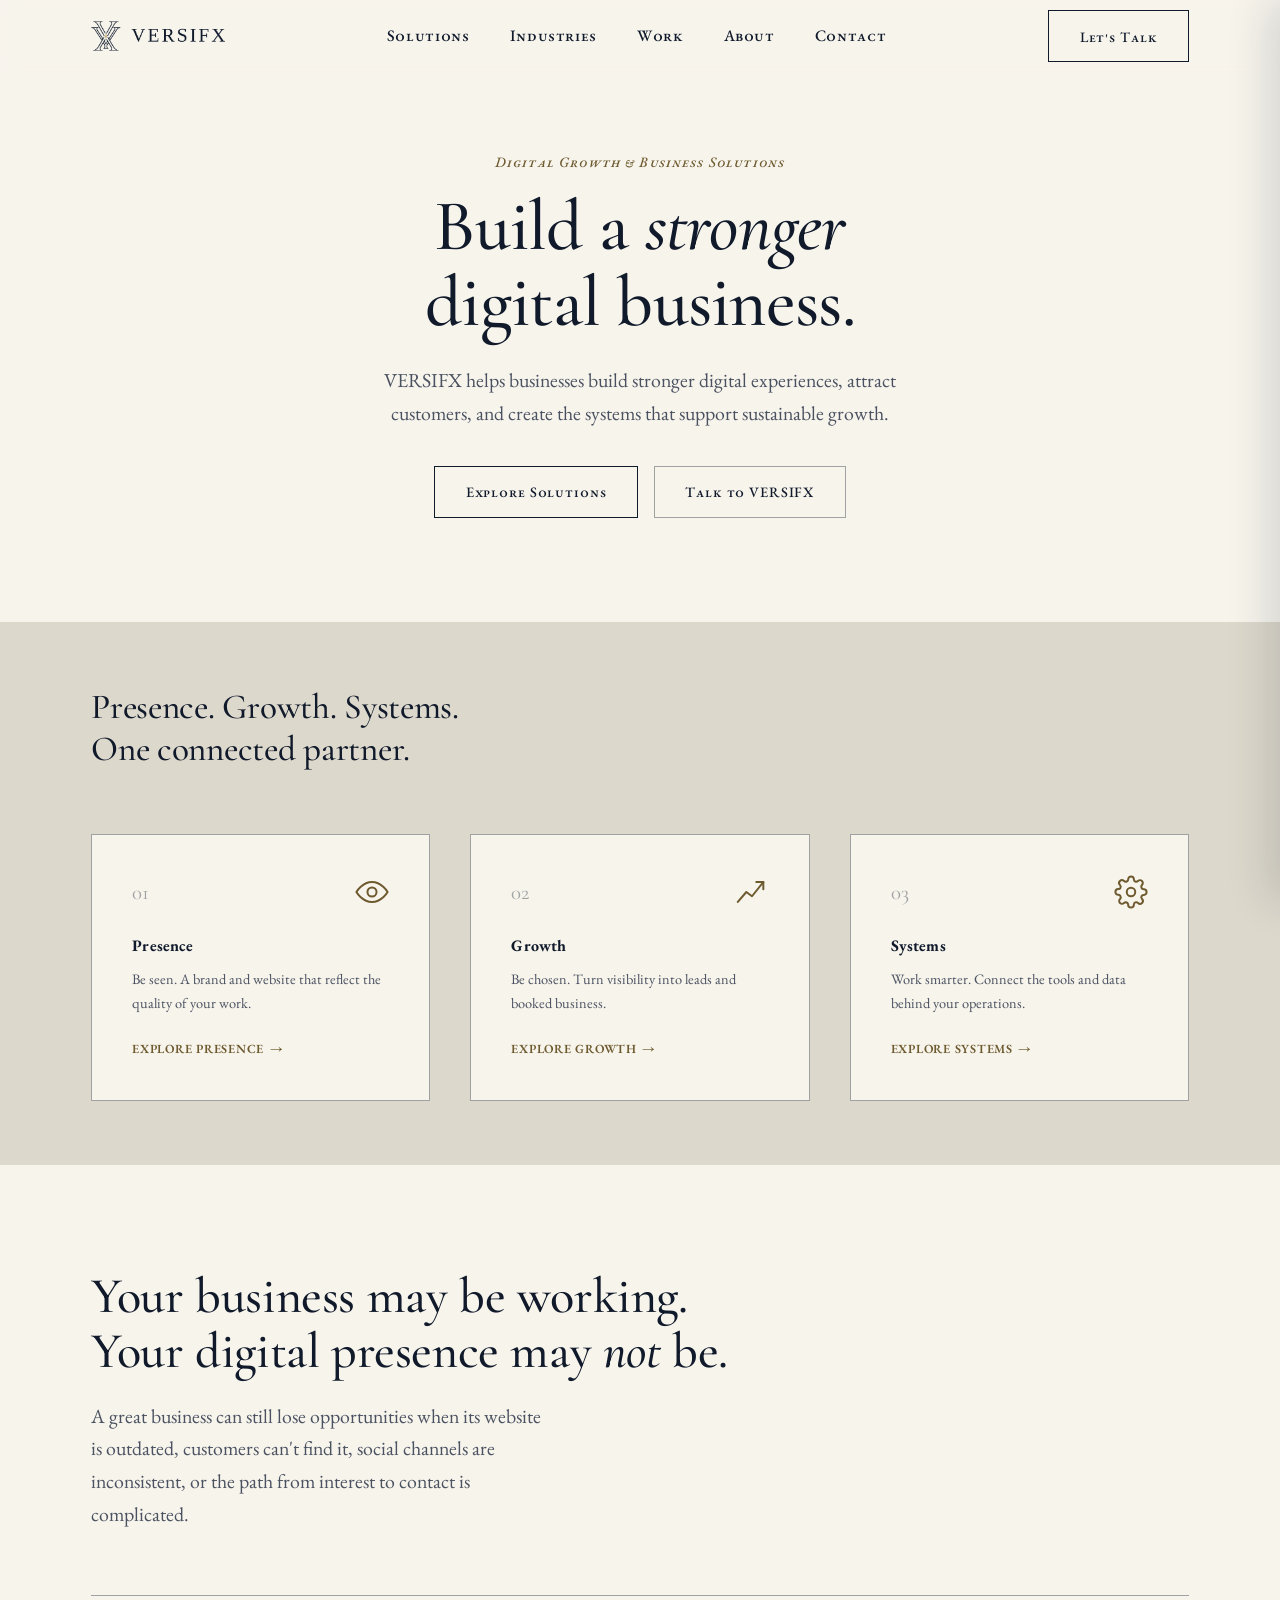
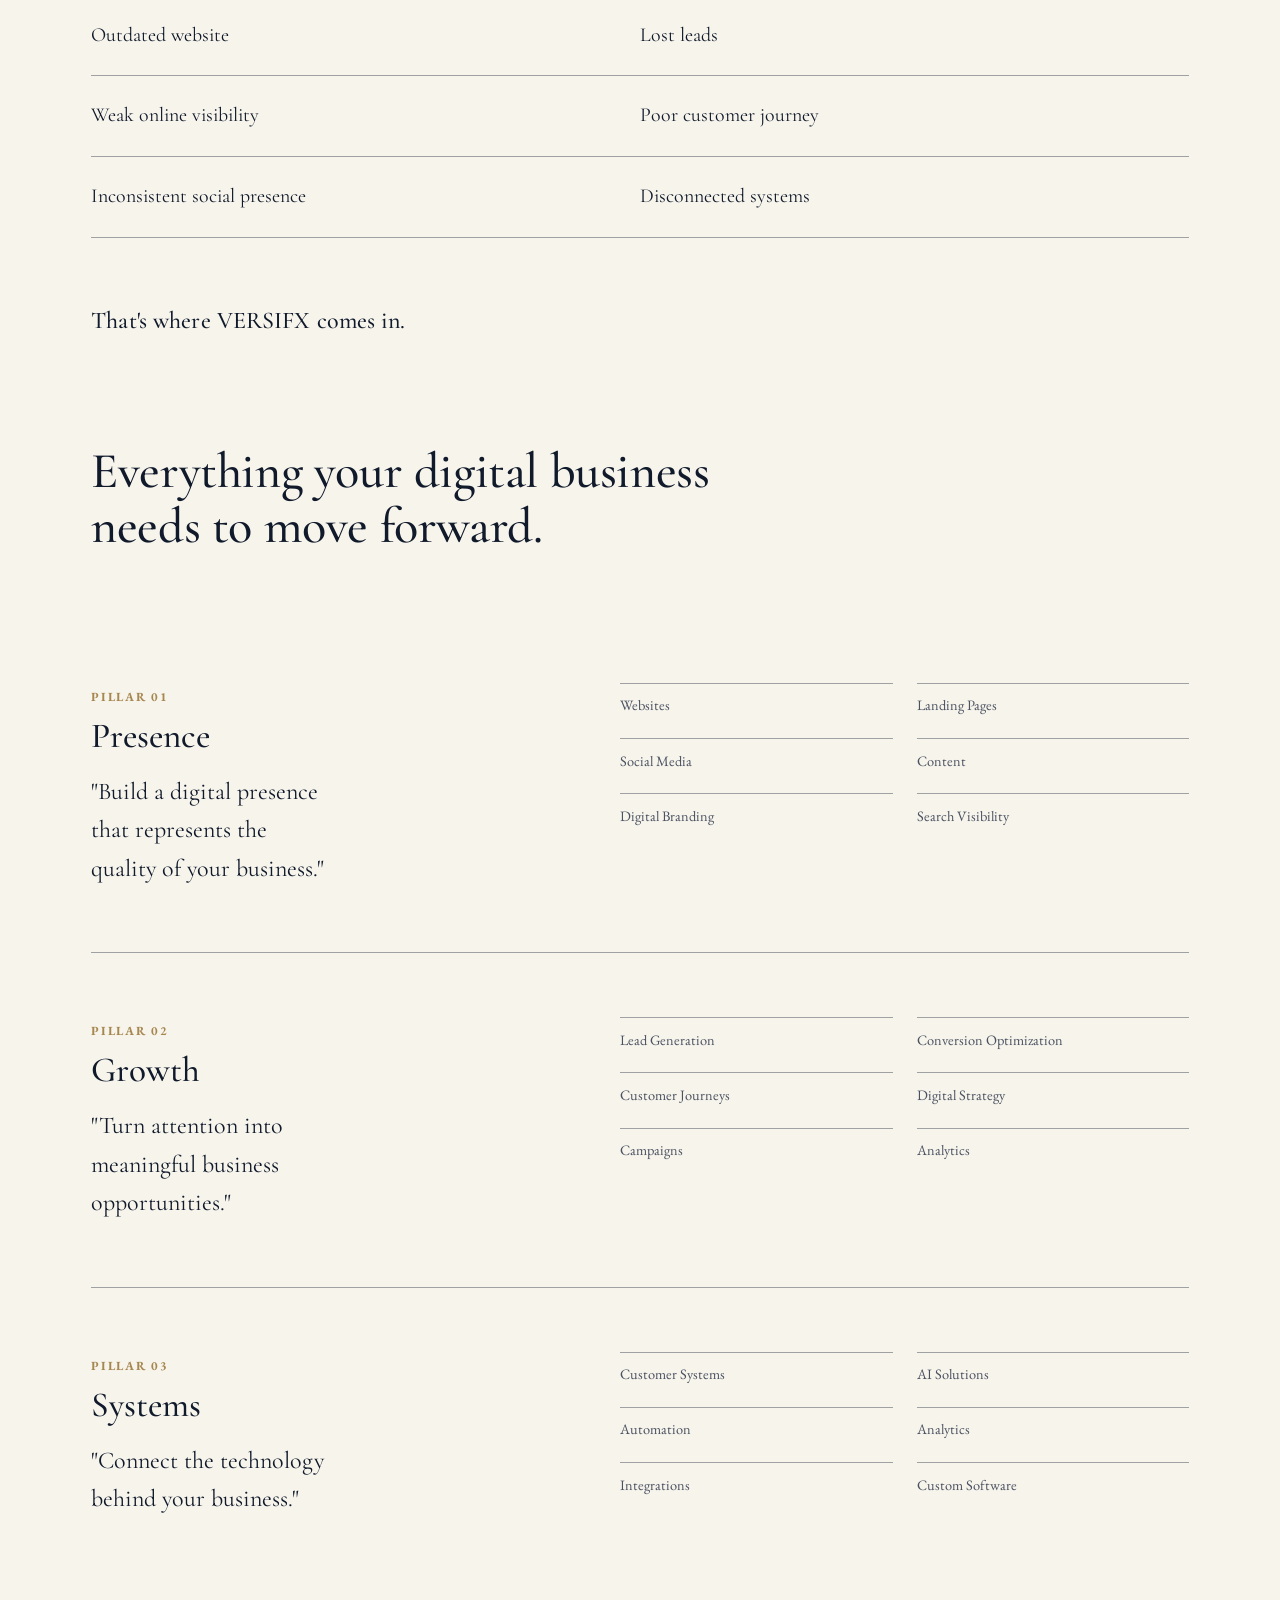
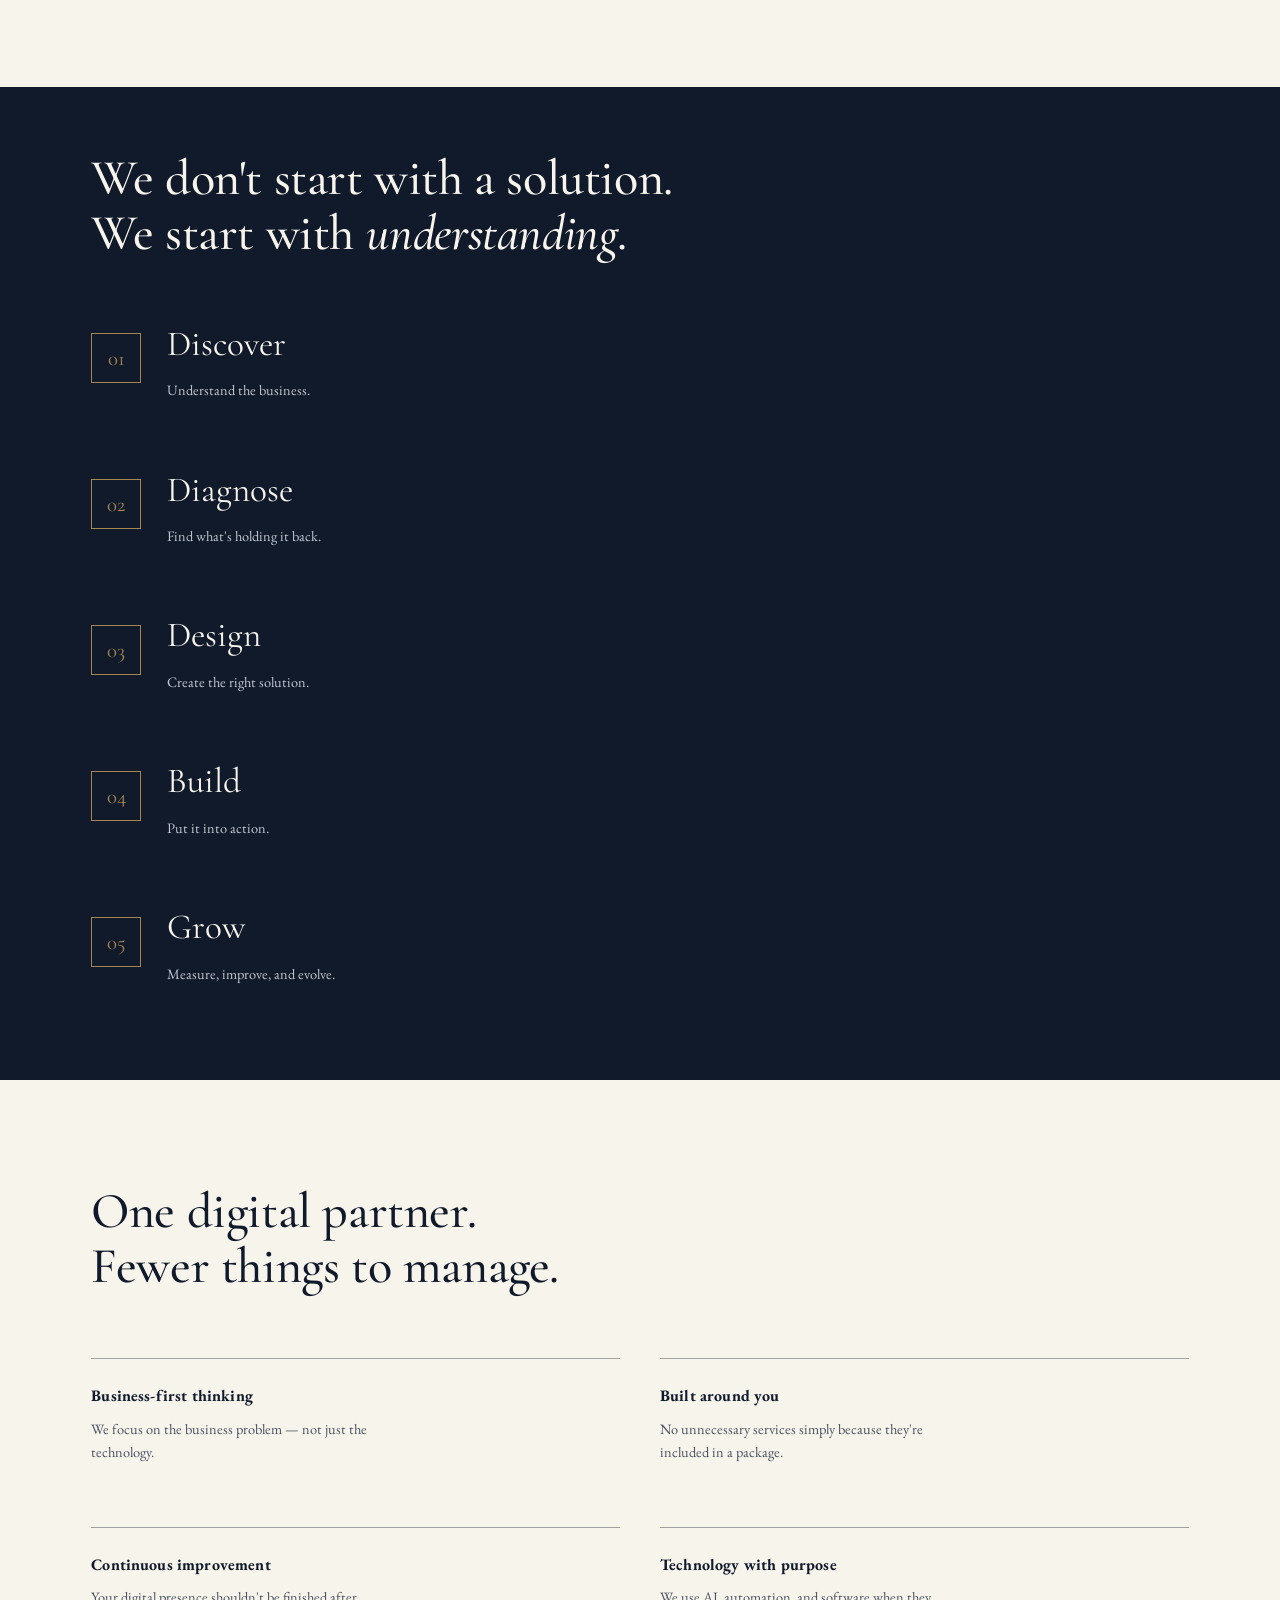
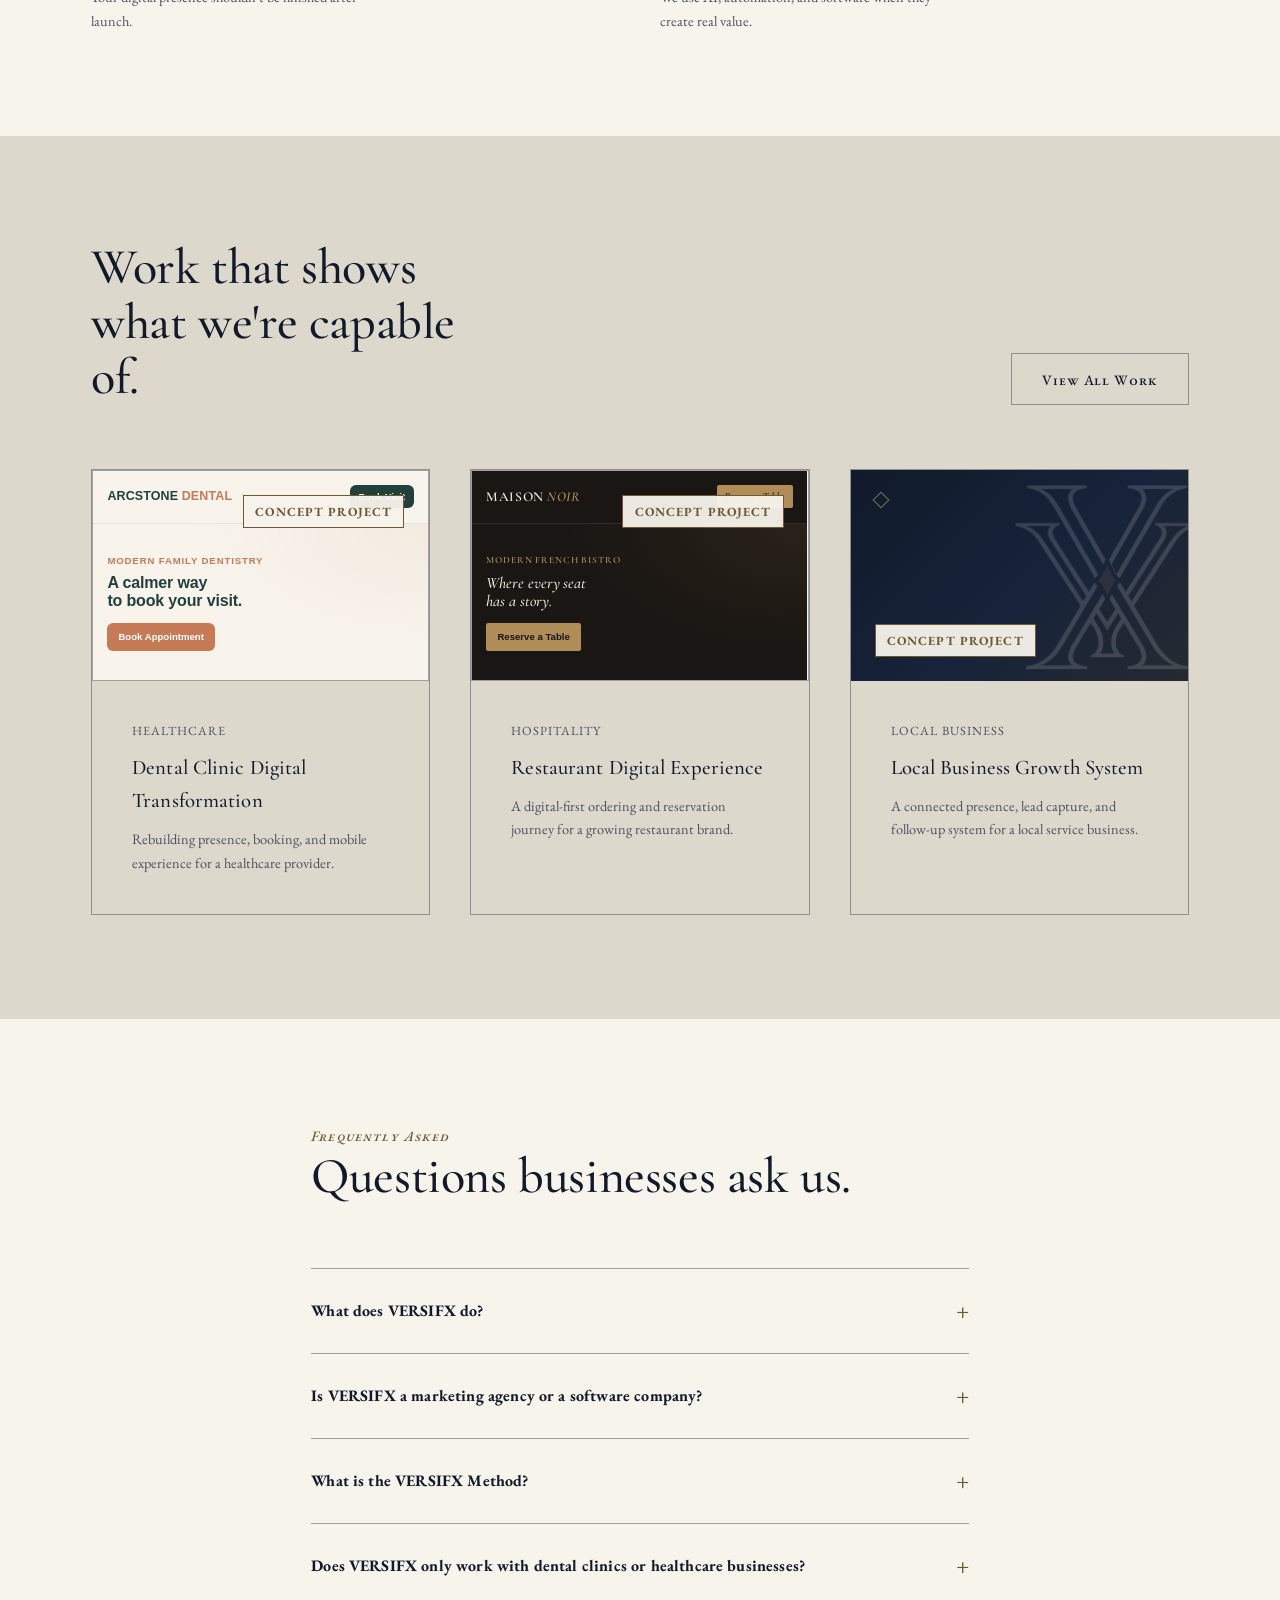
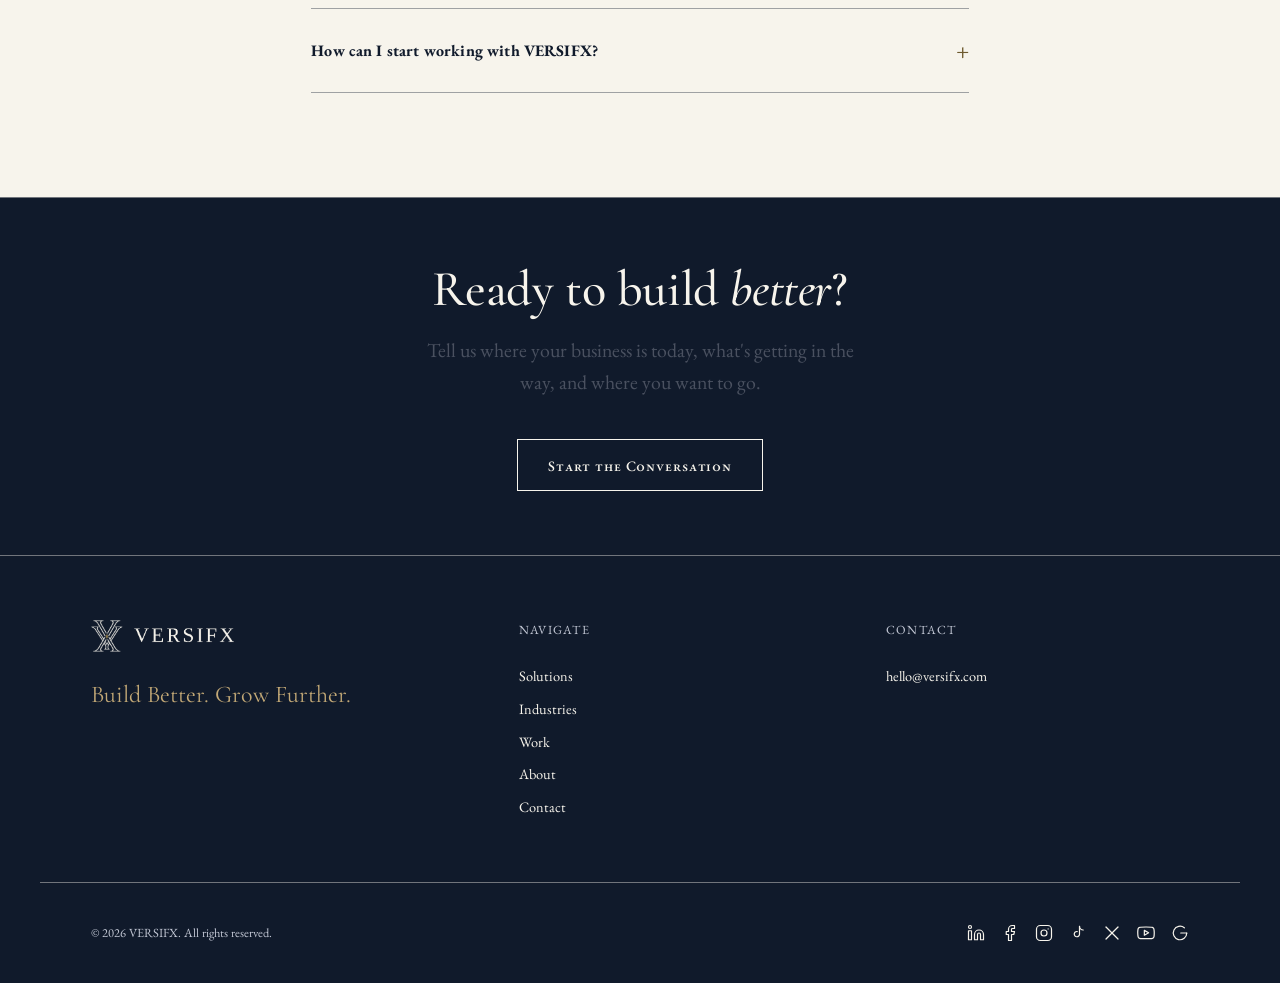
==== commit ce0e84e6: "update" ====
--- a/index.html
+++ b/index.html
@@ -403,14 +403,31 @@
             <p class="lede" style="font-size:var(--fs-sm);">Rebuilding presence, booking, and mobile experience for a healthcare provider.</p>
           </div>
         </a>
-        <article class="work-card">
-          <div class="work-card-media"><span class="badge badge--concept">Concept Project</span></div>
+        <a href="work/maison-noir.html" class="work-card" style="display:flex; flex-direction:column;">
+          <div class="work-card-preview device-frame">
+            <div class="mn">
+              <div class="mn-nav">
+                <span class="mn-logo">MAISON <em>NOIR</em></span>
+                <span class="mn-nav-cta">Reserve a Table</span>
+              </div>
+              <div class="mn-hero" style="grid-template-columns:1fr;">
+                <div>
+                  <span class="mn-hero-eyebrow">Modern French Bistro</span>
+                  <h3>Where every seat<br>has a story.</h3>
+                  <div class="mn-hero-actions">
+                    <span class="mn-btn mn-btn--fill">Reserve a Table</span>
+                  </div>
+                </div>
+              </div>
+            </div>
+            <span class="badge badge--concept">Concept Project</span>
+          </div>
           <div class="work-card-body">
             <span class="work-card-tag">Hospitality</span>
             <h4 class="font-display" style="font-size:1.3rem; font-weight:500;">Restaurant Digital Experience</h4>
             <p class="lede" style="font-size:var(--fs-sm);">A digital-first ordering and reservation journey for a growing restaurant brand.</p>
           </div>
-        </article>
+        </a>
         <article class="work-card">
           <div class="work-card-media"><span class="badge badge--concept">Concept Project</span></div>
           <div class="work-card-body">
--- a/css/mockup.css
+++ b/css/mockup.css
@@ -24,6 +24,29 @@
   --arc-muted: #5B6864;
   --arc-font: -apple-system, "Segoe UI", Roboto, Helvetica, Arial, sans-serif;
   --arc-radius: 6px;
+
+  /* MAISON NOIR — fictional restaurant brand. Dark, upscale, serif
+     (reuses the site's own Cormorant Garamond so no extra font load
+     is needed) — deliberately different register from Arcstone. */
+  --mn-black: #1A1613;
+  --mn-black-soft: #241E19;
+  --mn-cream: #F3ECDD;
+  --mn-gold: #B08D57;
+  --mn-gold-soft: #C9AC7C;
+  --mn-muted: #B7A98E;
+  --mn-radius: 2px;
+
+  /* NORTHLINE — fictional home-services brand. Clean, light,
+     corporate sans — a third distinct register again. */
+  --nl-navy: #1B3A5C;
+  --nl-orange: #E07B39;
+  --nl-orange-soft: #EFA275;
+  --nl-gray: #F4F6F8;
+  --nl-panel: #E7ECF1;
+  --nl-ink: #1E2B36;
+  --nl-muted: #64707C;
+  --nl-font: -apple-system, "Segoe UI", Roboto, Helvetica, Arial, sans-serif;
+  --nl-radius: 4px;
 }
 
 /* ---------------------------------------------------------
@@ -54,18 +77,33 @@
   background: rgba(247, 244, 236, 0.95);
 }
 
-.device-frame .arc {
+.device-frame .arc,
+.device-frame .mn,
+.device-frame .nl {
   flex: 1;
   display: flex;
   flex-direction: column;
   min-height: 0;
-  font-family: var(--arc-font);
-  color: var(--arc-ink);
-  background: var(--arc-cream);
-}
+}
+
+/* Each brand mockup is its own container-query context, so every
+   clamp(...cqw...) below sizes against THIS box's own width — not the
+   browser viewport. That's what makes the same markup render correctly
+   whether it's a full-width hero on a project page or a small card
+   thumbnail in a 3-up grid. (Previously these used vw, which measures
+   the viewport, so a thumbnail read the same huge font size as a
+   full-page hero and overflowed its box — hence the clipped Dental
+   preview.) */
+.arc, .mn, .nl { container-type: inline-size; }
+
+.arc { font-family: var(--arc-font); color: var(--arc-ink); background: var(--arc-cream); }
+.mn { font-family: var(--font-display); color: var(--mn-cream); background: var(--mn-black); }
+.nl { font-family: var(--nl-font); color: var(--nl-ink); background: var(--nl-gray); }
 
 /* Browser chrome (top bar with dots + url) */
-.browser-frame .arc { position: relative; }
+.browser-frame .arc,
+.browser-frame .mn,
+.browser-frame .nl { position: relative; }
 
 .browser-chrome {
   flex: none;
@@ -123,14 +161,14 @@
   align-items: center;
   justify-content: space-between;
   gap: 1rem;
-  padding: 0.9rem clamp(0.9rem, 3vw, 1.75rem);
+  padding: 0.9rem clamp(0.9rem, 3cqw, 1.75rem);
   border-bottom: 1px solid rgba(27, 37, 35, 0.08);
   background: var(--arc-cream);
 }
 
 .arc-logo {
   font-weight: 700;
-  font-size: clamp(0.78rem, 1.6vw, 1rem);
+  font-size: clamp(0.78rem, 1.6cqw, 1rem);
   letter-spacing: 0.01em;
   color: var(--arc-teal);
   white-space: nowrap;
@@ -144,11 +182,11 @@
 .arc-nav-links {
   display: flex;
   align-items: center;
-  gap: clamp(0.75rem, 2vw, 1.5rem);
+  gap: clamp(0.75rem, 2cqw, 1.5rem);
 }
 
 .arc-nav-links span {
-  font-size: clamp(0.6rem, 1.1vw, 0.78rem);
+  font-size: clamp(0.6rem, 1.1cqw, 0.78rem);
   color: var(--arc-muted);
   font-weight: 500;
 }
@@ -157,7 +195,7 @@
   flex: none;
   display: inline-flex;
   align-items: center;
-  font-size: clamp(0.6rem, 1.1vw, 0.78rem);
+  font-size: clamp(0.6rem, 1.1cqw, 0.78rem);
   font-weight: 600;
   color: #fff;
   background: var(--arc-teal);
@@ -176,8 +214,8 @@
   display: grid;
   grid-template-columns: 1.1fr 0.9fr;
   align-items: center;
-  gap: clamp(0.75rem, 3vw, 2rem);
-  padding: clamp(1rem, 4vw, 2.5rem) clamp(0.9rem, 3vw, 1.75rem);
+  gap: clamp(0.75rem, 3cqw, 2rem);
+  padding: clamp(1rem, 4cqw, 2.5rem) clamp(0.9rem, 3cqw, 1.75rem);
   background:
     radial-gradient(120% 140% at 100% 0%, rgba(198, 122, 86, 0.08), transparent 60%),
     var(--arc-cream);
@@ -185,7 +223,7 @@
 
 .arc-hero-eyebrow {
   display: block;
-  font-size: clamp(0.6rem, 1.1vw, 0.75rem);
+  font-size: clamp(0.6rem, 1.1cqw, 0.75rem);
   font-weight: 700;
   letter-spacing: 0.09em;
   text-transform: uppercase;
@@ -197,14 +235,14 @@
   font-family: var(--arc-font);
   font-weight: 700;
   line-height: 1.15;
-  font-size: clamp(1rem, 3.2vw, 2.1rem);
+  font-size: clamp(1rem, 3.2cqw, 2.1rem);
   color: var(--arc-teal);
   letter-spacing: -0.01em;
 }
 
 .arc-hero p {
   margin-top: 0.75em;
-  font-size: clamp(0.62rem, 1.3vw, 0.92rem);
+  font-size: clamp(0.62rem, 1.3cqw, 0.92rem);
   line-height: 1.5;
   color: var(--arc-muted);
   max-width: 34ch;
@@ -214,7 +252,7 @@
   display: flex;
   align-items: center;
   gap: 0.6rem;
-  margin-top: clamp(0.75rem, 2vw, 1.5rem);
+  margin-top: clamp(0.75rem, 2cqw, 1.5rem);
   flex-wrap: wrap;
 }
 
@@ -222,7 +260,7 @@
   display: inline-flex;
   align-items: center;
   font-family: var(--arc-font);
-  font-size: clamp(0.6rem, 1.1vw, 0.8rem);
+  font-size: clamp(0.6rem, 1.1cqw, 0.8rem);
   font-weight: 600;
   border-radius: var(--arc-radius);
   padding: 0.65em 1.15em;
@@ -255,6 +293,275 @@
 }
 
 /* ---------------------------------------------------------
+   MAISON NOIR (restaurant concept)
+   --------------------------------------------------------- */
+
+.mn-nav {
+  flex: none;
+  display: flex;
+  align-items: center;
+  justify-content: space-between;
+  gap: 1rem;
+  padding: 0.9rem clamp(0.9rem, 3cqw, 1.75rem);
+  border-bottom: 1px solid rgba(243, 236, 221, 0.1);
+  background: var(--mn-black);
+}
+
+.mn-logo {
+  font-family: var(--font-display);
+  font-weight: 600;
+  letter-spacing: 0.04em;
+  font-size: clamp(0.85rem, 1.7cqw, 1.1rem);
+  color: var(--mn-cream);
+  white-space: nowrap;
+}
+
+.mn-logo em { font-style: italic; color: var(--mn-gold); }
+
+.mn-nav-links {
+  display: flex;
+  align-items: center;
+  gap: clamp(0.75rem, 2cqw, 1.5rem);
+}
+
+.mn-nav-links span {
+  font-size: clamp(0.6rem, 1.1cqw, 0.78rem);
+  color: var(--mn-muted);
+  font-weight: 500;
+}
+
+.mn-nav-cta {
+  flex: none;
+  display: inline-flex;
+  align-items: center;
+  font-size: clamp(0.6rem, 1.1cqw, 0.78rem);
+  font-weight: 600;
+  color: var(--mn-black);
+  background: var(--mn-gold);
+  border-radius: var(--mn-radius);
+  padding: 0.4em 0.9em;
+  white-space: nowrap;
+}
+
+.mn-hero {
+  flex: 1;
+  min-height: 0;
+  display: grid;
+  grid-template-columns: 1.1fr 0.9fr;
+  align-items: center;
+  gap: clamp(0.75rem, 3cqw, 2rem);
+  padding: clamp(1rem, 4cqw, 2.5rem) clamp(0.9rem, 3cqw, 1.75rem);
+  background:
+    radial-gradient(120% 140% at 100% 0%, rgba(176, 141, 87, 0.1), transparent 60%),
+    var(--mn-black);
+}
+
+.mn-hero-eyebrow {
+  display: block;
+  font-size: clamp(0.6rem, 1.1cqw, 0.75rem);
+  font-weight: 600;
+  letter-spacing: 0.09em;
+  text-transform: uppercase;
+  color: var(--mn-gold);
+  margin-bottom: 0.6em;
+}
+
+.mn-hero h3 {
+  font-family: var(--font-display);
+  font-weight: 500;
+  font-style: italic;
+  line-height: 1.15;
+  font-size: clamp(1rem, 3.2cqw, 2.1rem);
+  color: var(--mn-cream);
+  letter-spacing: -0.005em;
+}
+
+.mn-hero p {
+  margin-top: 0.75em;
+  font-family: var(--arc-font);
+  font-size: clamp(0.62rem, 1.3cqw, 0.92rem);
+  line-height: 1.5;
+  color: var(--mn-muted);
+  max-width: 34ch;
+}
+
+.mn-hero-actions {
+  display: flex;
+  align-items: center;
+  gap: 0.6rem;
+  margin-top: clamp(0.75rem, 2cqw, 1.5rem);
+  flex-wrap: wrap;
+}
+
+.mn-btn {
+  display: inline-flex;
+  align-items: center;
+  font-family: var(--arc-font);
+  font-size: clamp(0.6rem, 1.1cqw, 0.8rem);
+  font-weight: 600;
+  border-radius: var(--mn-radius);
+  padding: 0.65em 1.15em;
+  white-space: nowrap;
+}
+
+.mn-btn--fill { background: var(--mn-gold); color: var(--mn-black); }
+.mn-btn--line { border: 1px solid var(--mn-gold-soft); color: var(--mn-cream); }
+
+.mn-hero-art {
+  align-self: stretch;
+  min-height: 60px;
+  border-radius: var(--mn-radius);
+  background:
+    radial-gradient(60% 60% at 30% 30%, rgba(176, 141, 87, 0.45), transparent 65%),
+    radial-gradient(70% 70% at 75% 70%, rgba(36, 30, 25, 0.9), transparent 70%),
+    linear-gradient(160deg, var(--mn-black-soft), var(--mn-black));
+  position: relative;
+  overflow: hidden;
+}
+
+.mn-hero-art::after {
+  content: "";
+  position: absolute;
+  inset: 0;
+  background-image:
+    linear-gradient(rgba(243, 236, 221, 0.06) 1px, transparent 1px),
+    linear-gradient(90deg, rgba(243, 236, 221, 0.06) 1px, transparent 1px);
+  background-size: 22px 22px;
+}
+
+/* ---------------------------------------------------------
+   NORTHLINE (local business / home services concept)
+   --------------------------------------------------------- */
+
+.nl-nav {
+  flex: none;
+  display: flex;
+  align-items: center;
+  justify-content: space-between;
+  gap: 1rem;
+  padding: 0.9rem clamp(0.9rem, 3cqw, 1.75rem);
+  border-bottom: 1px solid rgba(30, 43, 54, 0.08);
+  background: #fff;
+}
+
+.nl-logo {
+  font-weight: 800;
+  letter-spacing: 0.01em;
+  font-size: clamp(0.78rem, 1.6cqw, 1rem);
+  color: var(--nl-navy);
+  white-space: nowrap;
+}
+
+.nl-logo em { font-style: normal; color: var(--nl-orange); }
+
+.nl-nav-links {
+  display: flex;
+  align-items: center;
+  gap: clamp(0.75rem, 2cqw, 1.5rem);
+}
+
+.nl-nav-links span {
+  font-size: clamp(0.6rem, 1.1cqw, 0.78rem);
+  color: var(--nl-muted);
+  font-weight: 500;
+}
+
+.nl-nav-cta {
+  flex: none;
+  display: inline-flex;
+  align-items: center;
+  font-size: clamp(0.6rem, 1.1cqw, 0.78rem);
+  font-weight: 700;
+  color: #fff;
+  background: var(--nl-orange);
+  border-radius: var(--nl-radius);
+  padding: 0.4em 0.9em;
+  white-space: nowrap;
+}
+
+.nl-hero {
+  flex: 1;
+  min-height: 0;
+  display: grid;
+  grid-template-columns: 1.1fr 0.9fr;
+  align-items: center;
+  gap: clamp(0.75rem, 3cqw, 2rem);
+  padding: clamp(1rem, 4cqw, 2.5rem) clamp(0.9rem, 3cqw, 1.75rem);
+  background:
+    radial-gradient(120% 140% at 100% 0%, rgba(224, 123, 57, 0.08), transparent 60%),
+    var(--nl-gray);
+}
+
+.nl-hero-eyebrow {
+  display: block;
+  font-size: clamp(0.6rem, 1.1cqw, 0.75rem);
+  font-weight: 700;
+  letter-spacing: 0.09em;
+  text-transform: uppercase;
+  color: var(--nl-orange);
+  margin-bottom: 0.6em;
+}
+
+.nl-hero h3 {
+  font-weight: 800;
+  line-height: 1.15;
+  font-size: clamp(1rem, 3.2cqw, 2.1rem);
+  color: var(--nl-navy);
+  letter-spacing: -0.01em;
+}
+
+.nl-hero p {
+  margin-top: 0.75em;
+  font-size: clamp(0.62rem, 1.3cqw, 0.92rem);
+  line-height: 1.5;
+  color: var(--nl-muted);
+  max-width: 34ch;
+}
+
+.nl-hero-actions {
+  display: flex;
+  align-items: center;
+  gap: 0.6rem;
+  margin-top: clamp(0.75rem, 2cqw, 1.5rem);
+  flex-wrap: wrap;
+}
+
+.nl-btn {
+  display: inline-flex;
+  align-items: center;
+  font-size: clamp(0.6rem, 1.1cqw, 0.8rem);
+  font-weight: 700;
+  border-radius: var(--nl-radius);
+  padding: 0.65em 1.15em;
+  white-space: nowrap;
+}
+
+.nl-btn--fill { background: var(--nl-orange); color: #fff; }
+.nl-btn--line { border: 1px solid var(--nl-navy); color: var(--nl-navy); }
+
+.nl-hero-art {
+  align-self: stretch;
+  min-height: 60px;
+  border-radius: var(--nl-radius);
+  background:
+    radial-gradient(60% 60% at 30% 30%, rgba(224, 123, 57, 0.35), transparent 65%),
+    radial-gradient(70% 70% at 75% 70%, rgba(27, 58, 92, 0.9), transparent 70%),
+    linear-gradient(160deg, var(--nl-navy), #12283f);
+  position: relative;
+  overflow: hidden;
+}
+
+.nl-hero-art::after {
+  content: "";
+  position: absolute;
+  inset: 0;
+  background-image:
+    linear-gradient(rgba(244, 246, 248, 0.08) 1px, transparent 1px),
+    linear-gradient(90deg, rgba(244, 246, 248, 0.08) 1px, transparent 1px);
+  background-size: 22px 22px;
+}
+
+/* ---------------------------------------------------------
    ARC SERVICES
    --------------------------------------------------------- */
 
@@ -268,7 +575,7 @@
 
 .arc-service {
   background: var(--arc-cream);
-  padding: clamp(1.1rem, 3vw, 1.75rem);
+  padding: clamp(1.1rem, 3cqw, 1.75rem);
 }
 
 .arc-service-mark {
@@ -301,9 +608,9 @@
 .arc-about {
   display: grid;
   grid-template-columns: 0.9fr 1.1fr;
-  gap: clamp(1.25rem, 3vw, 2.5rem);
-  align-items: center;
-  padding: clamp(1.5rem, 4vw, 2.75rem);
+  gap: clamp(1.25rem, 3cqw, 2.5rem);
+  align-items: center;
+  padding: clamp(1.5rem, 4cqw, 2.75rem);
   background: var(--arc-sand);
 }
 
@@ -327,7 +634,7 @@
 
 .arc-about h4 {
   font-family: var(--arc-font);
-  font-size: clamp(1.05rem, 2.2vw, 1.4rem);
+  font-size: clamp(1.05rem, 2.2cqw, 1.4rem);
   font-weight: 700;
   color: var(--arc-teal);
   line-height: 1.25;
@@ -348,8 +655,8 @@
 .arc-contact {
   display: grid;
   grid-template-columns: 1.1fr 0.9fr;
-  gap: clamp(1.25rem, 3vw, 2.5rem);
-  padding: clamp(1.5rem, 4vw, 2.75rem);
+  gap: clamp(1.25rem, 3cqw, 2.5rem);
+  padding: clamp(1.5rem, 4cqw, 2.75rem);
   background: var(--arc-cream);
 }
 
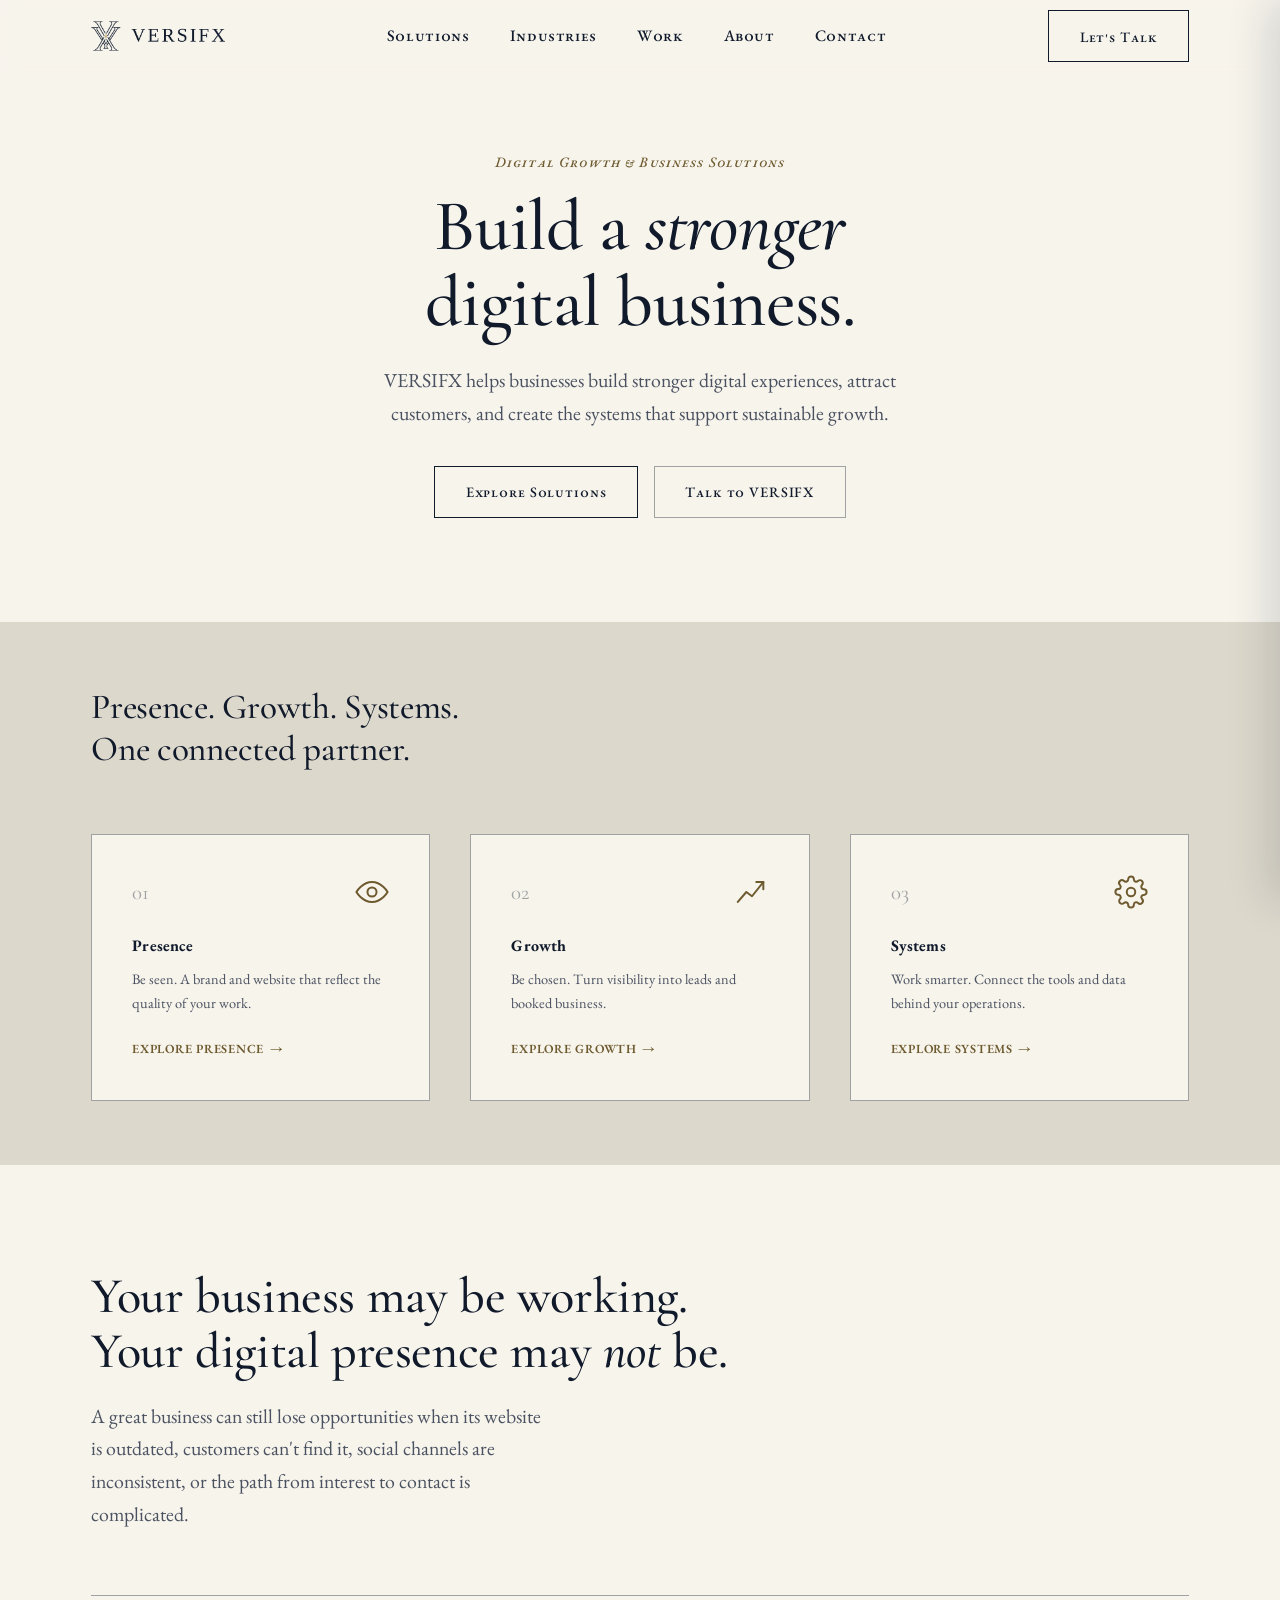
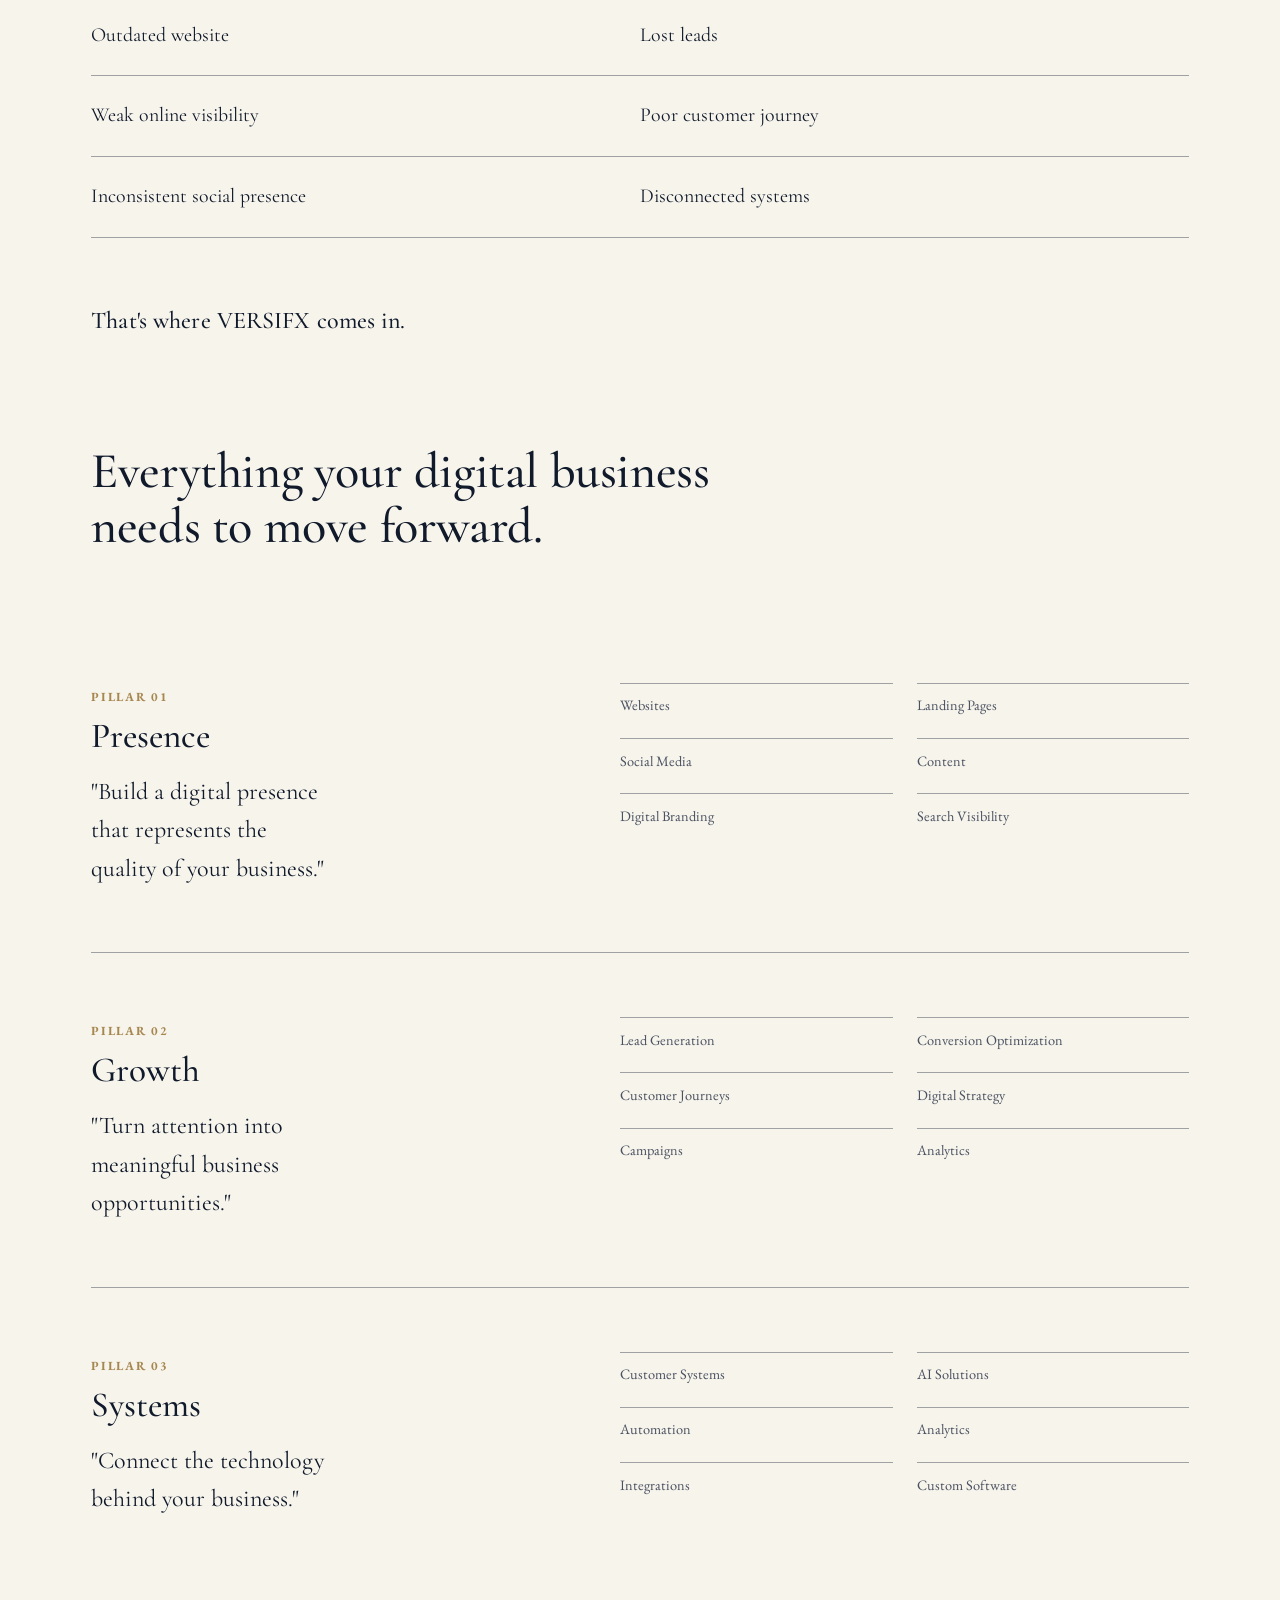
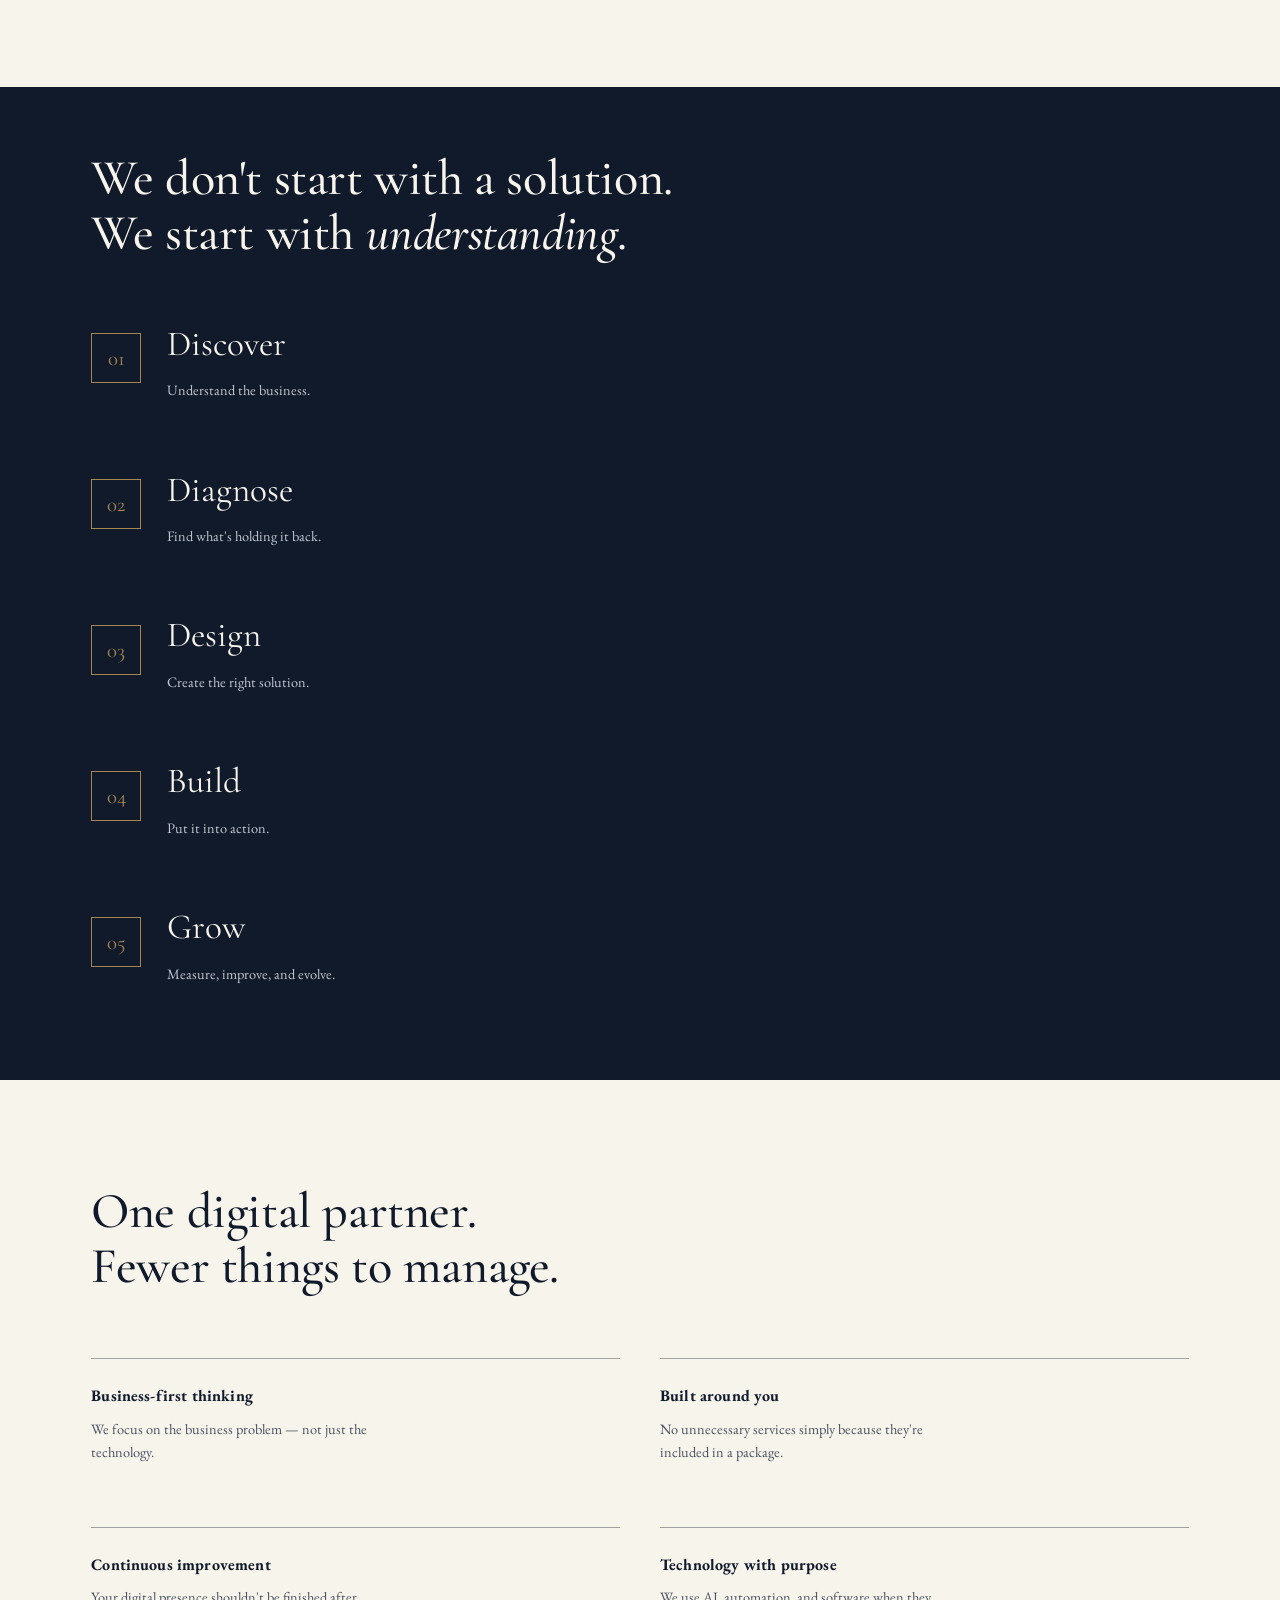
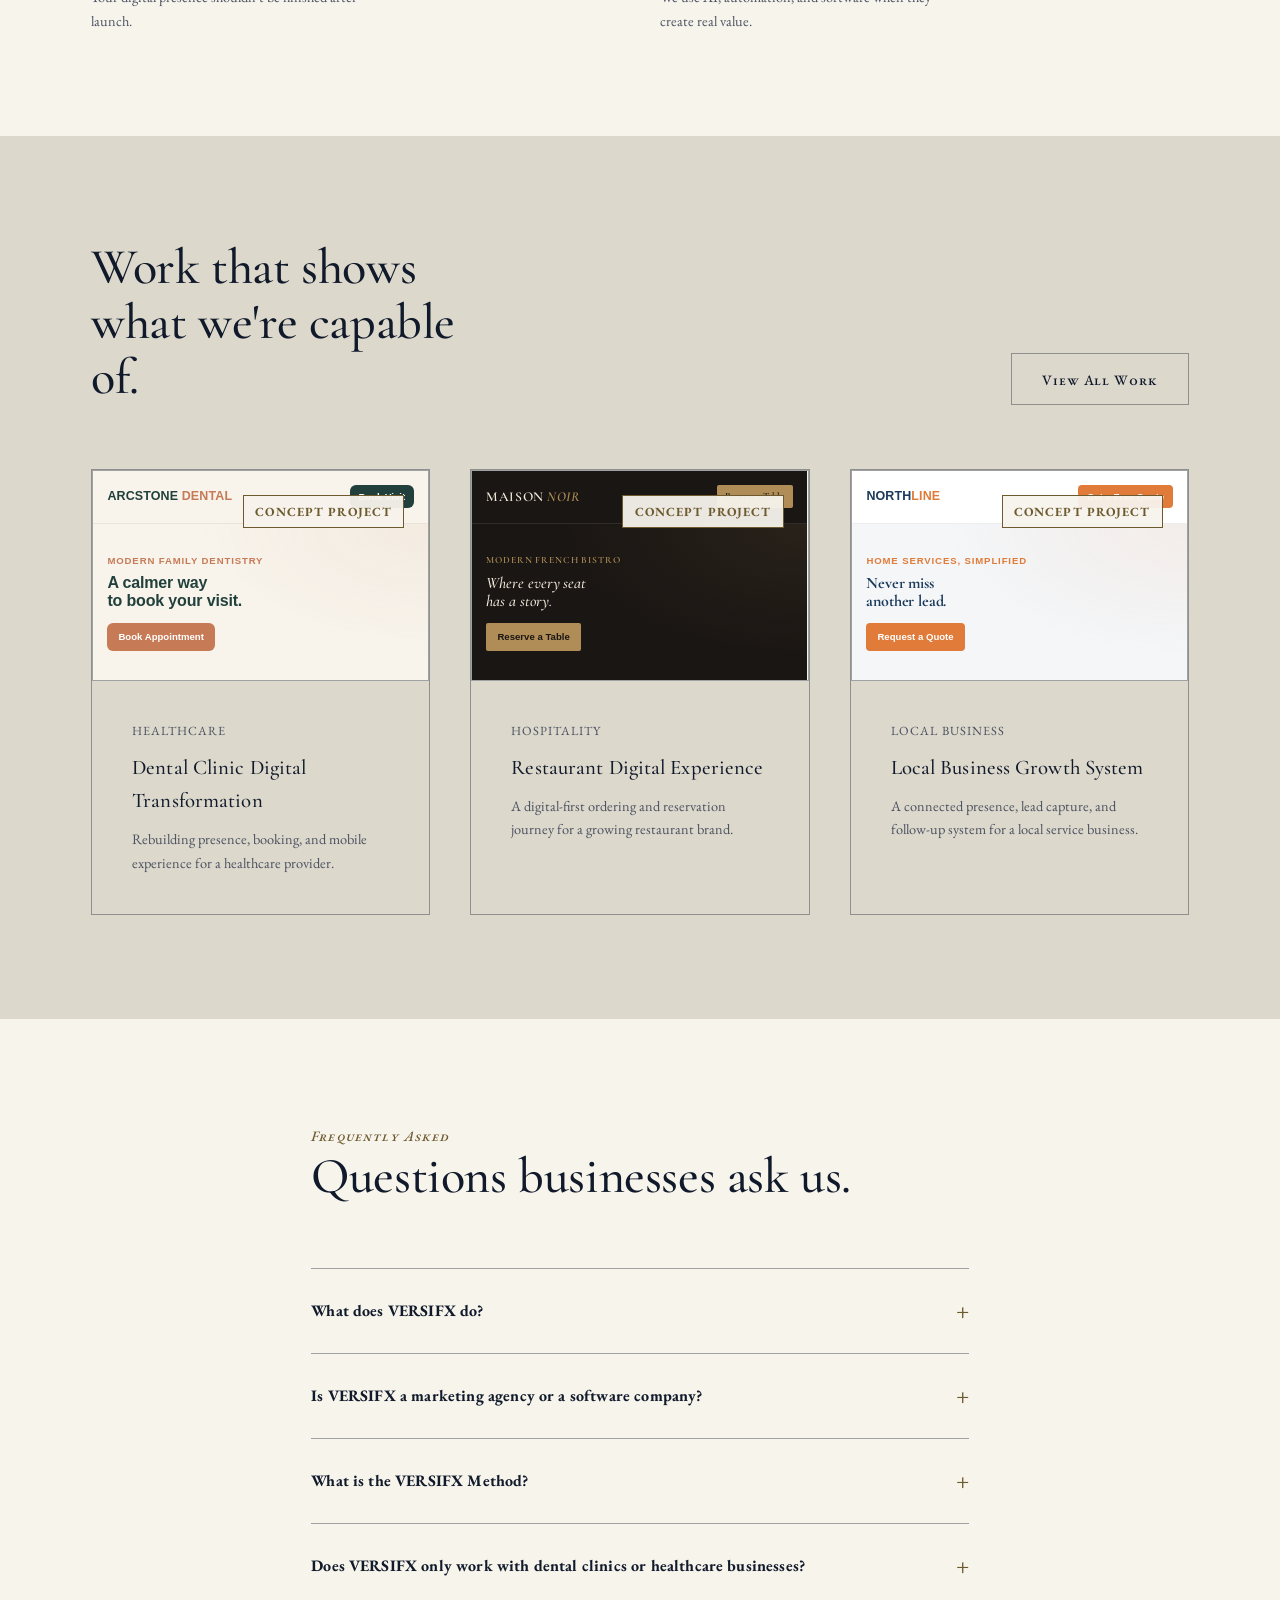
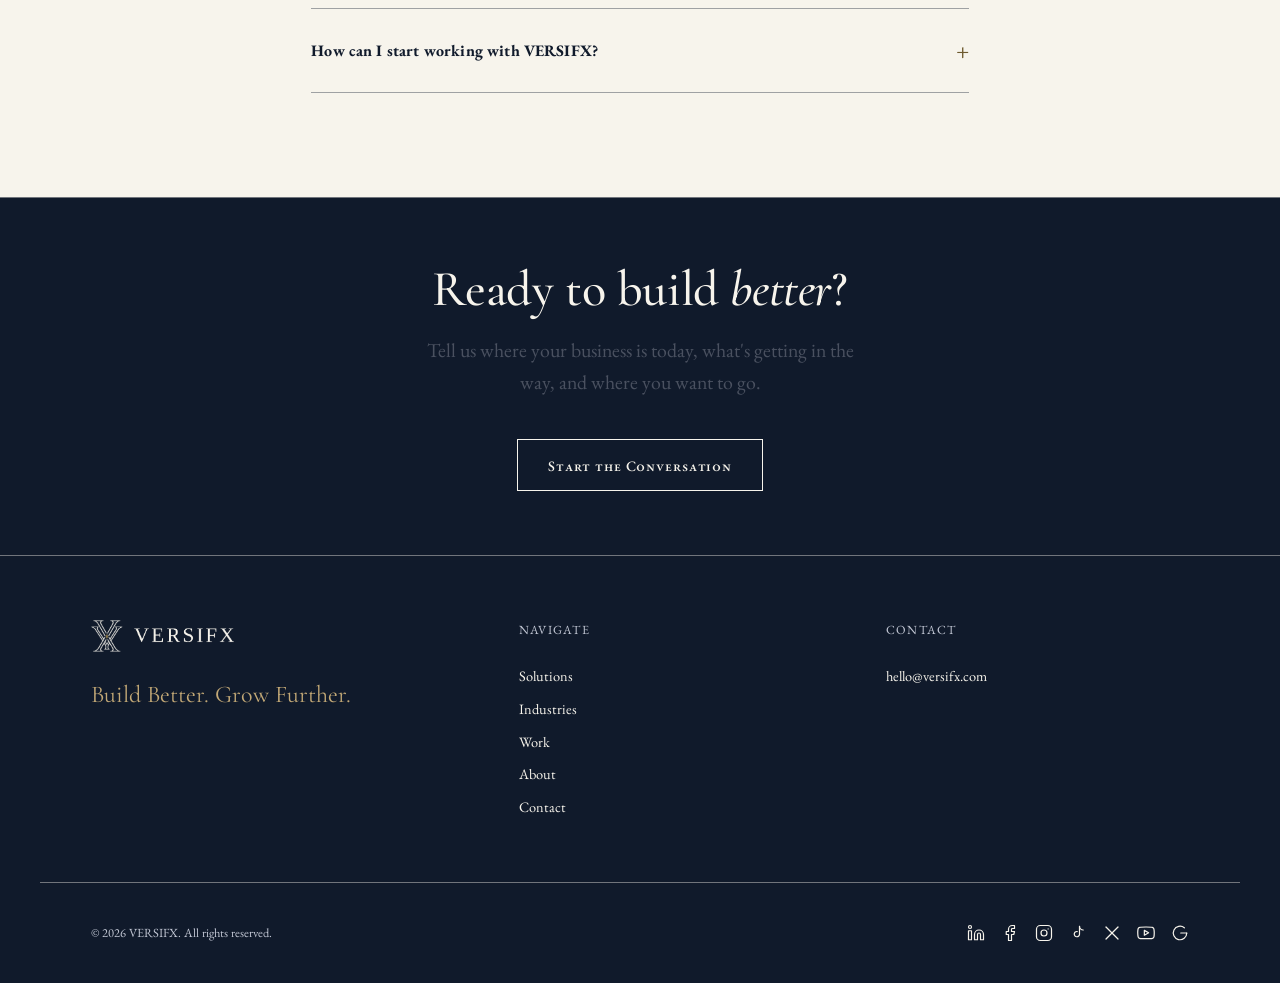
==== commit 1498824b: "update sitemap.xml to include new pages and fix closing tag" ====
--- a/index.html
+++ b/index.html
@@ -428,14 +428,31 @@
             <p class="lede" style="font-size:var(--fs-sm);">A digital-first ordering and reservation journey for a growing restaurant brand.</p>
           </div>
         </a>
-        <article class="work-card">
-          <div class="work-card-media"><span class="badge badge--concept">Concept Project</span></div>
+        <a href="work/northline.html" class="work-card" style="display:flex; flex-direction:column;">
+          <div class="work-card-preview device-frame">
+            <div class="nl">
+              <div class="nl-nav">
+                <span class="nl-logo">NORTH<em>LINE</em></span>
+                <span class="nl-nav-cta">Get a Free Quote</span>
+              </div>
+              <div class="nl-hero" style="grid-template-columns:1fr;">
+                <div>
+                  <span class="nl-hero-eyebrow">Home Services, Simplified</span>
+                  <h3>Never miss<br>another lead.</h3>
+                  <div class="nl-hero-actions">
+                    <span class="nl-btn nl-btn--fill">Request a Quote</span>
+                  </div>
+                </div>
+              </div>
+            </div>
+            <span class="badge badge--concept">Concept Project</span>
+          </div>
           <div class="work-card-body">
             <span class="work-card-tag">Local Business</span>
             <h4 class="font-display" style="font-size:1.3rem; font-weight:500;">Local Business Growth System</h4>
             <p class="lede" style="font-size:var(--fs-sm);">A connected presence, lead capture, and follow-up system for a local service business.</p>
           </div>
-        </article>
+        </a>
       </div>
     </div>
   </section>
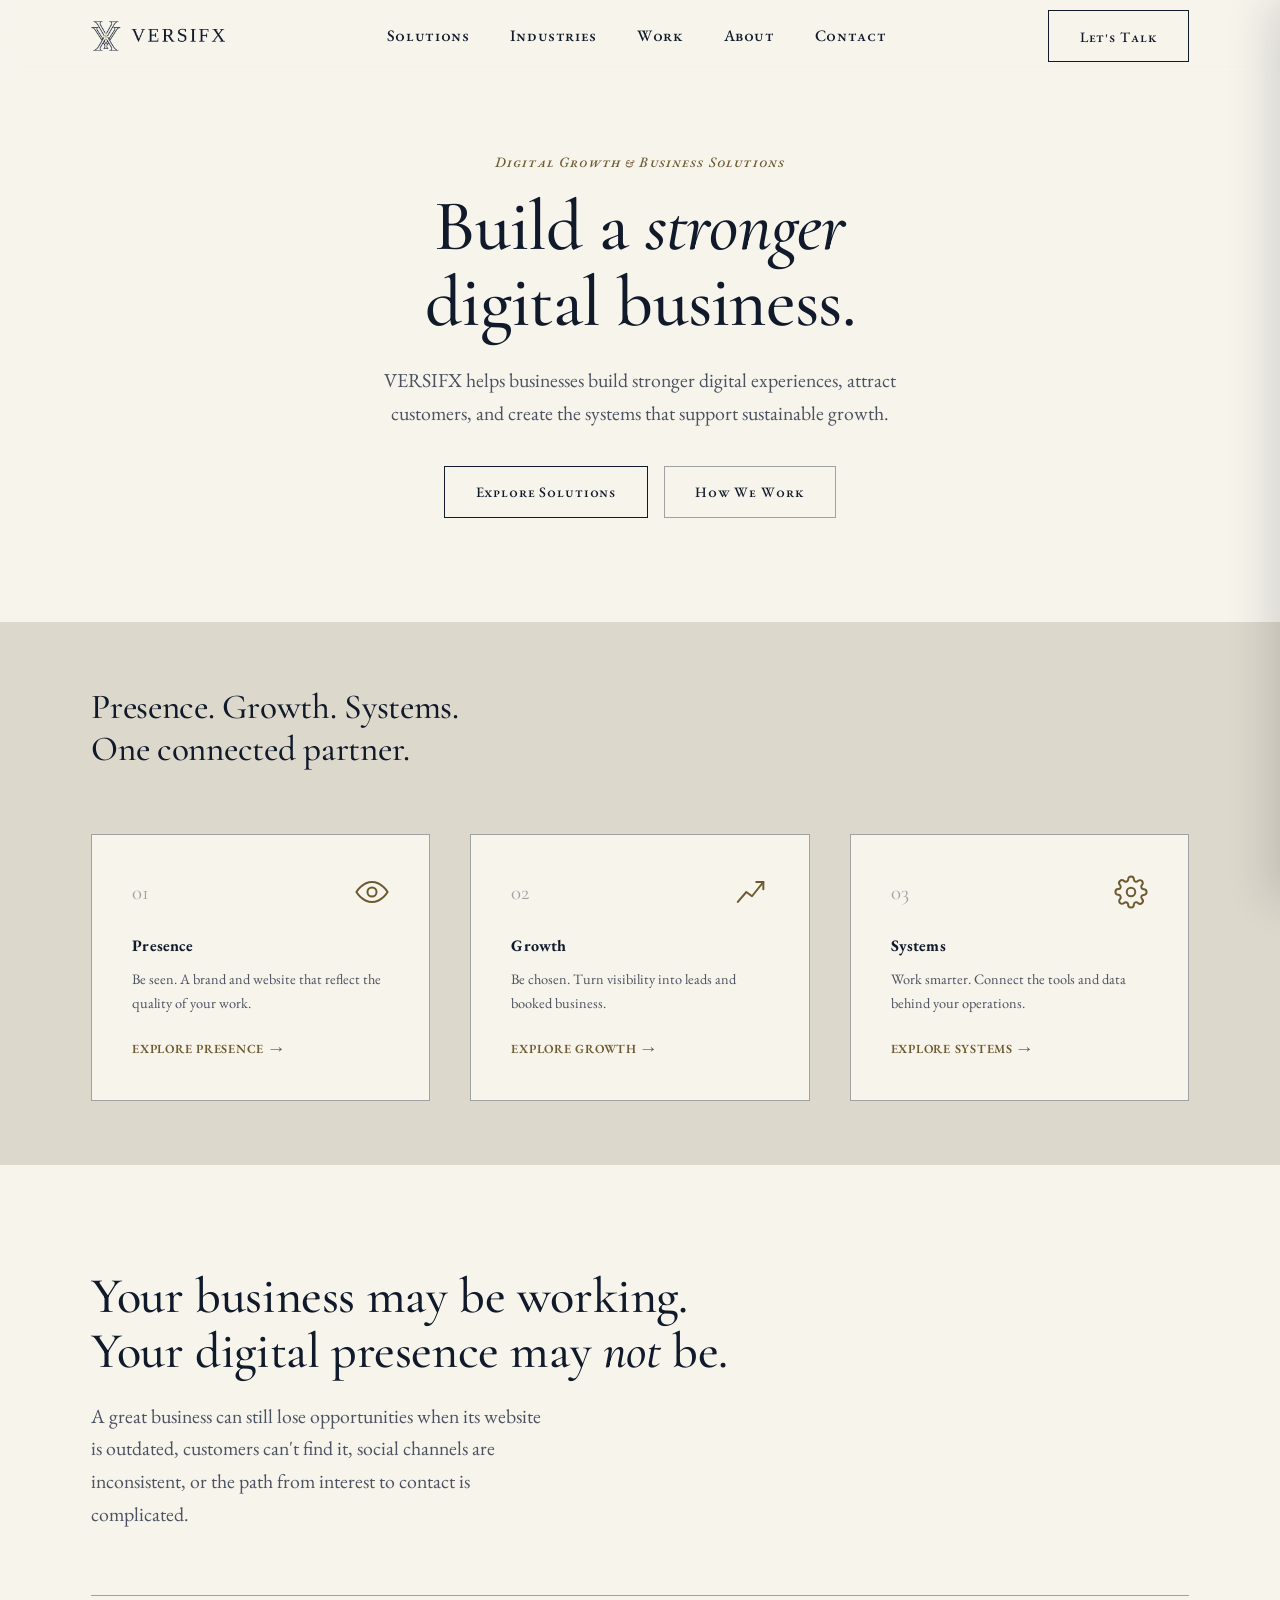
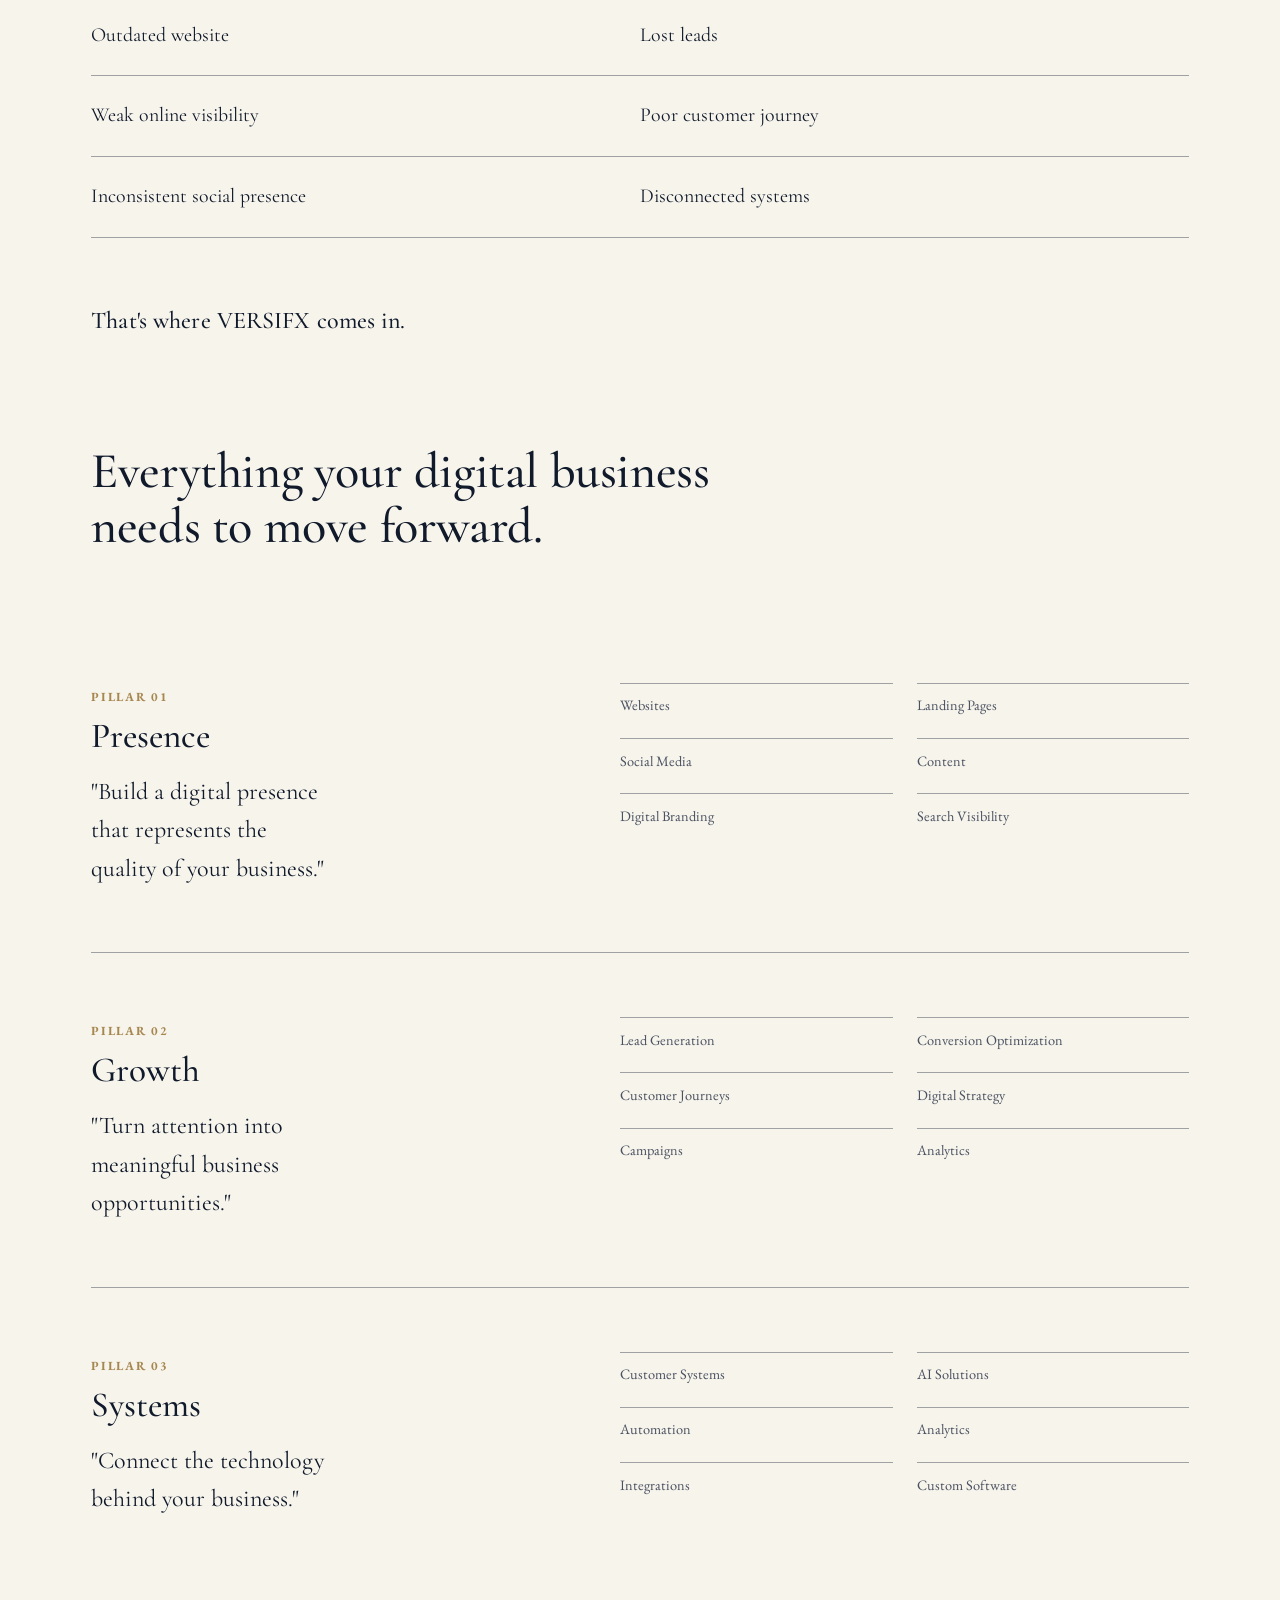
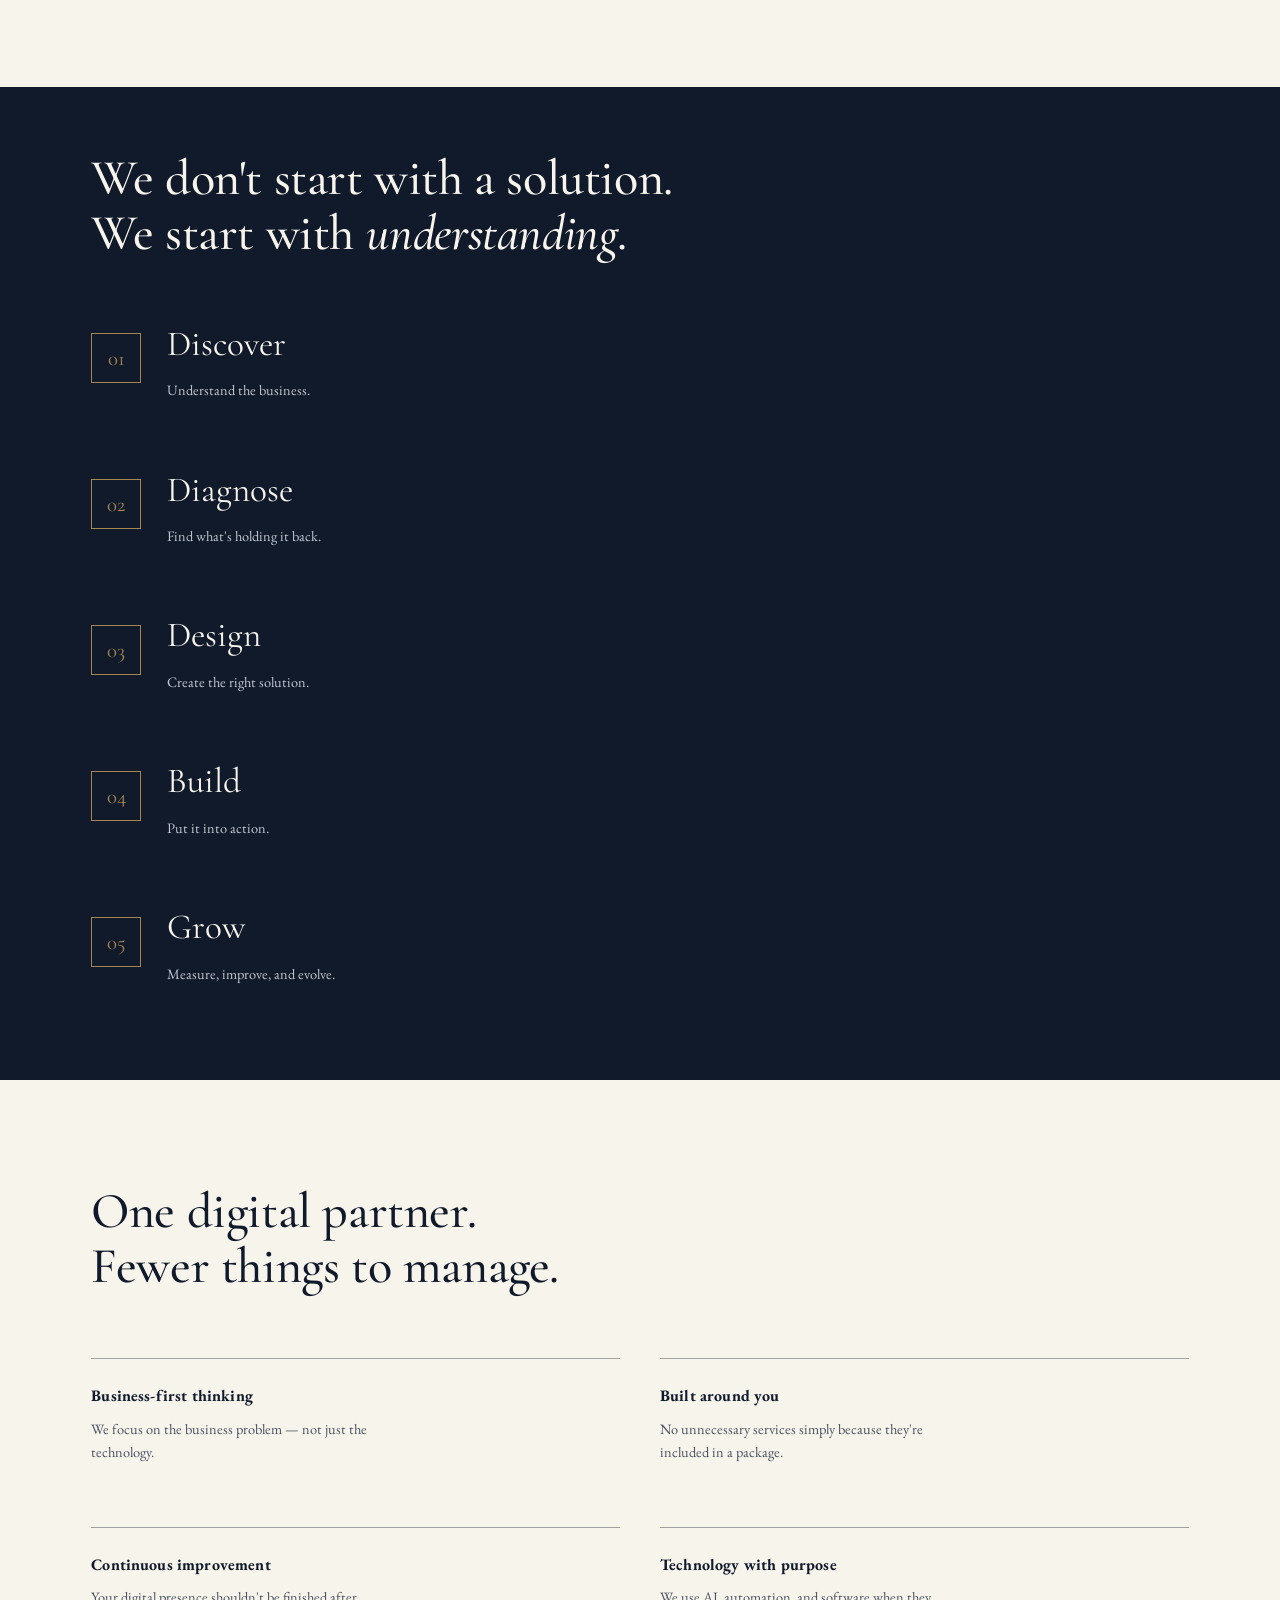
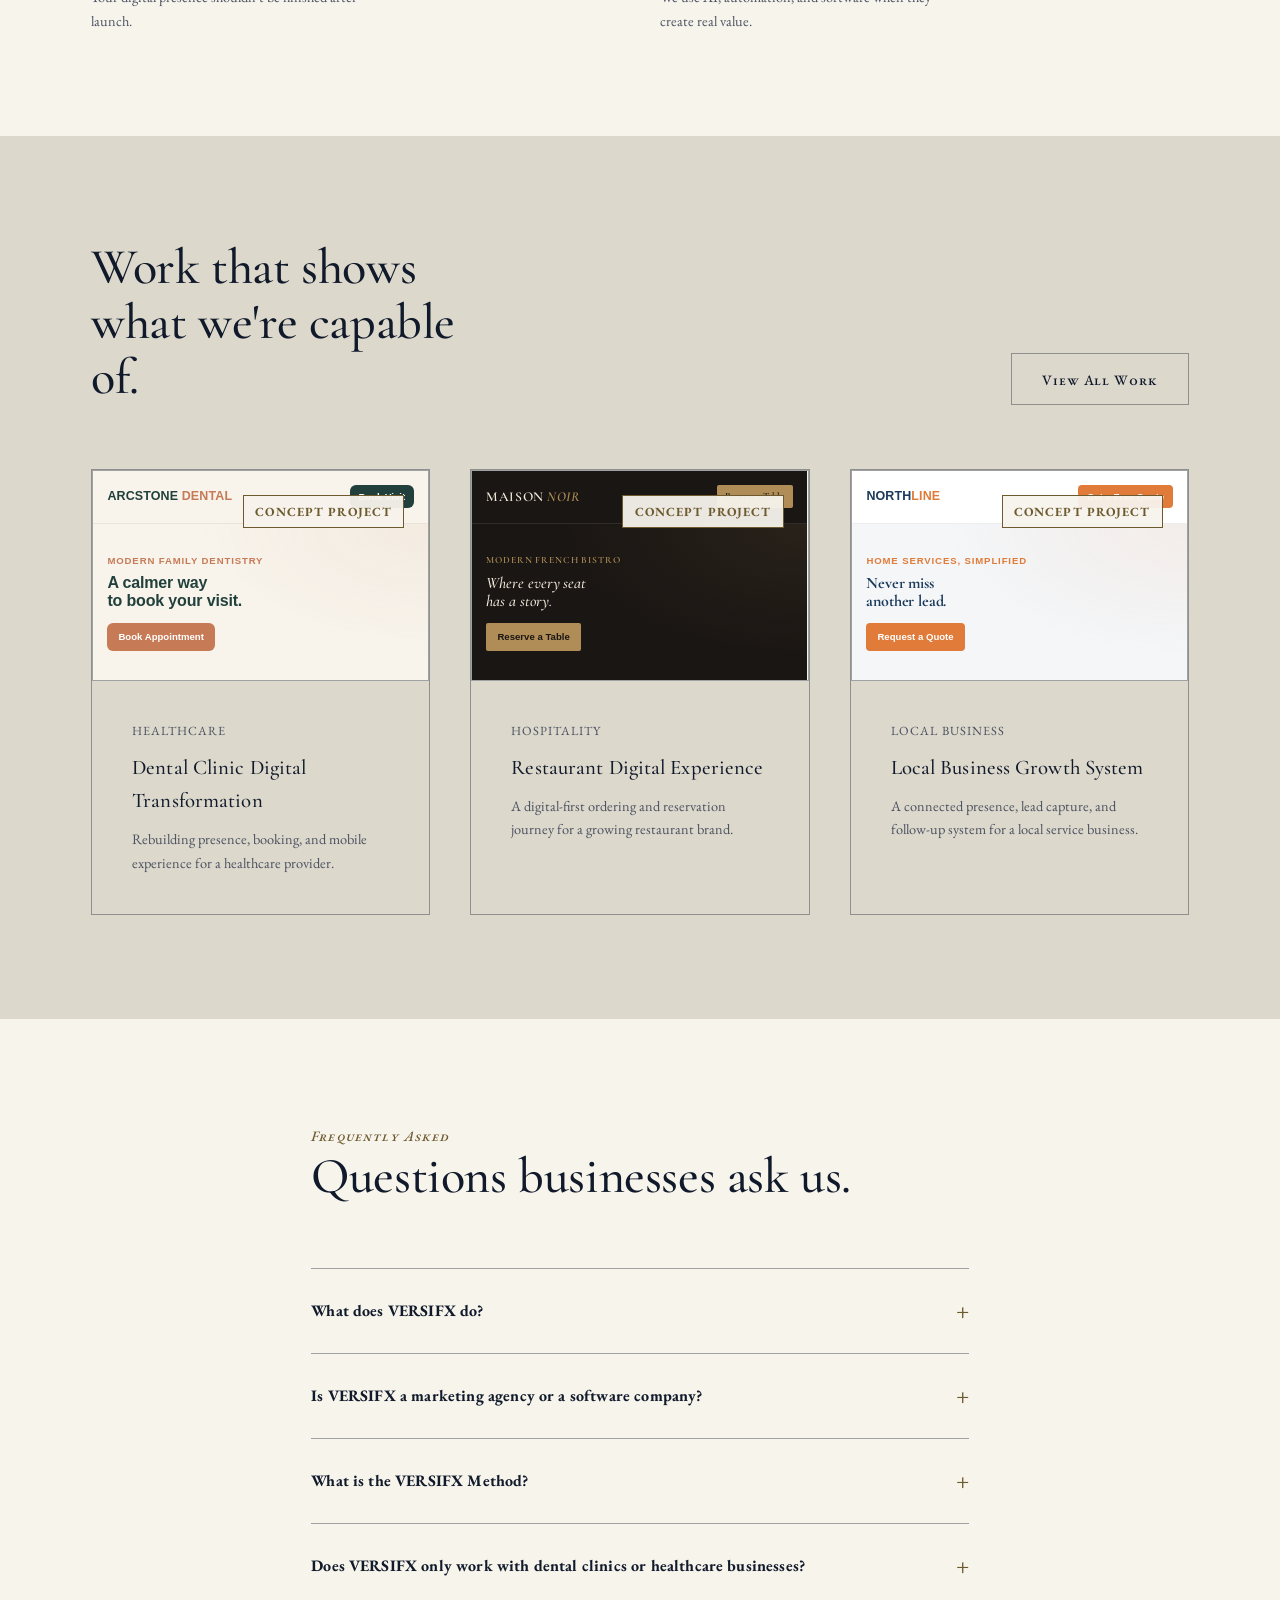
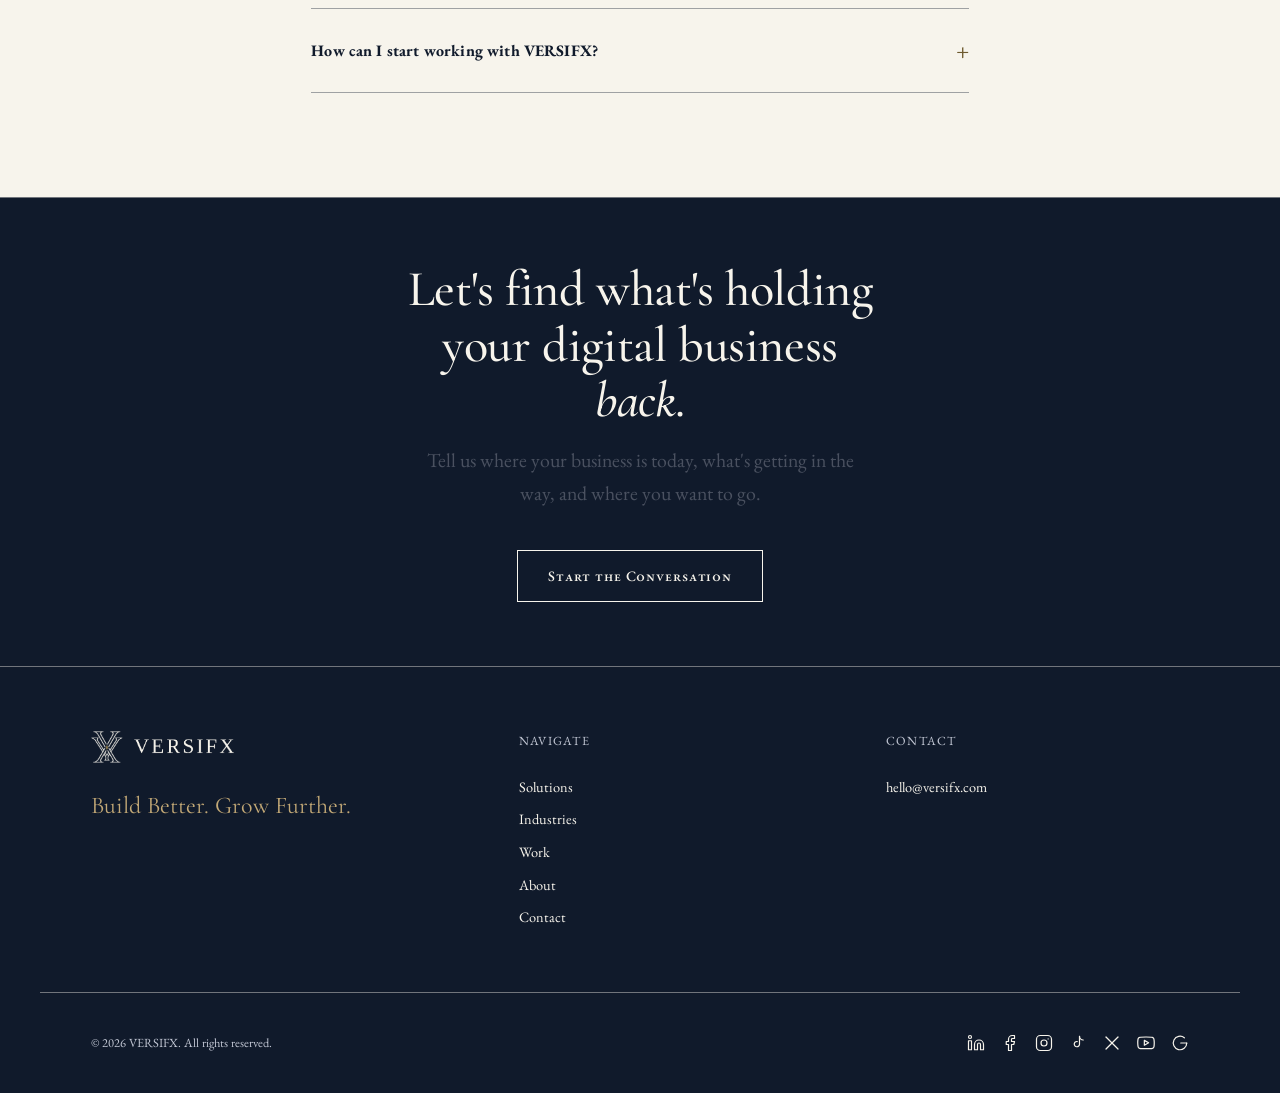
==== commit 8bd4bdb9: "update the txts" ====
--- a/index.html
+++ b/index.html
@@ -169,7 +169,7 @@
         <p class="lede" style="margin-top:1.5rem;">VERSIFX helps businesses build stronger digital experiences, attract customers, and create the systems that support sustainable growth.</p>
         <div style="display:flex; gap:1rem; margin-top:2.25rem; flex-wrap:wrap; justify-content:center;">
           <a href="solutions.html" class="btn btn-primary">Explore Solutions <span class="btn-arrow">→</span></a>
-          <a href="contact.html" class="btn btn-secondary">Talk to VERSIFX <span class="btn-arrow">→</span></a>
+          <a href="about.html" class="btn btn-secondary">How We Work <span class="btn-arrow">→</span></a>
         </div>
       </div>
     </div>
@@ -492,7 +492,7 @@
   <!-- FINAL CTA -->
   <section class="cta-band" data-reveal>
     <div class="container">
-      <h2 class="h2">Ready to build <em>better</em>?</h2>
+      <h2 class="h2">Let's find what's holding<br>your digital business <em>back</em>.</h2>
       <p class="lede" style="margin-inline:auto; text-align:center; margin-top:1rem;">Tell us where your business is today, what's getting in the way, and where you want to go.</p>
       <div class="cta-band-actions">
         <a href="contact.html" class="btn btn-on-dark">Start the Conversation <span class="btn-arrow">→</span></a>
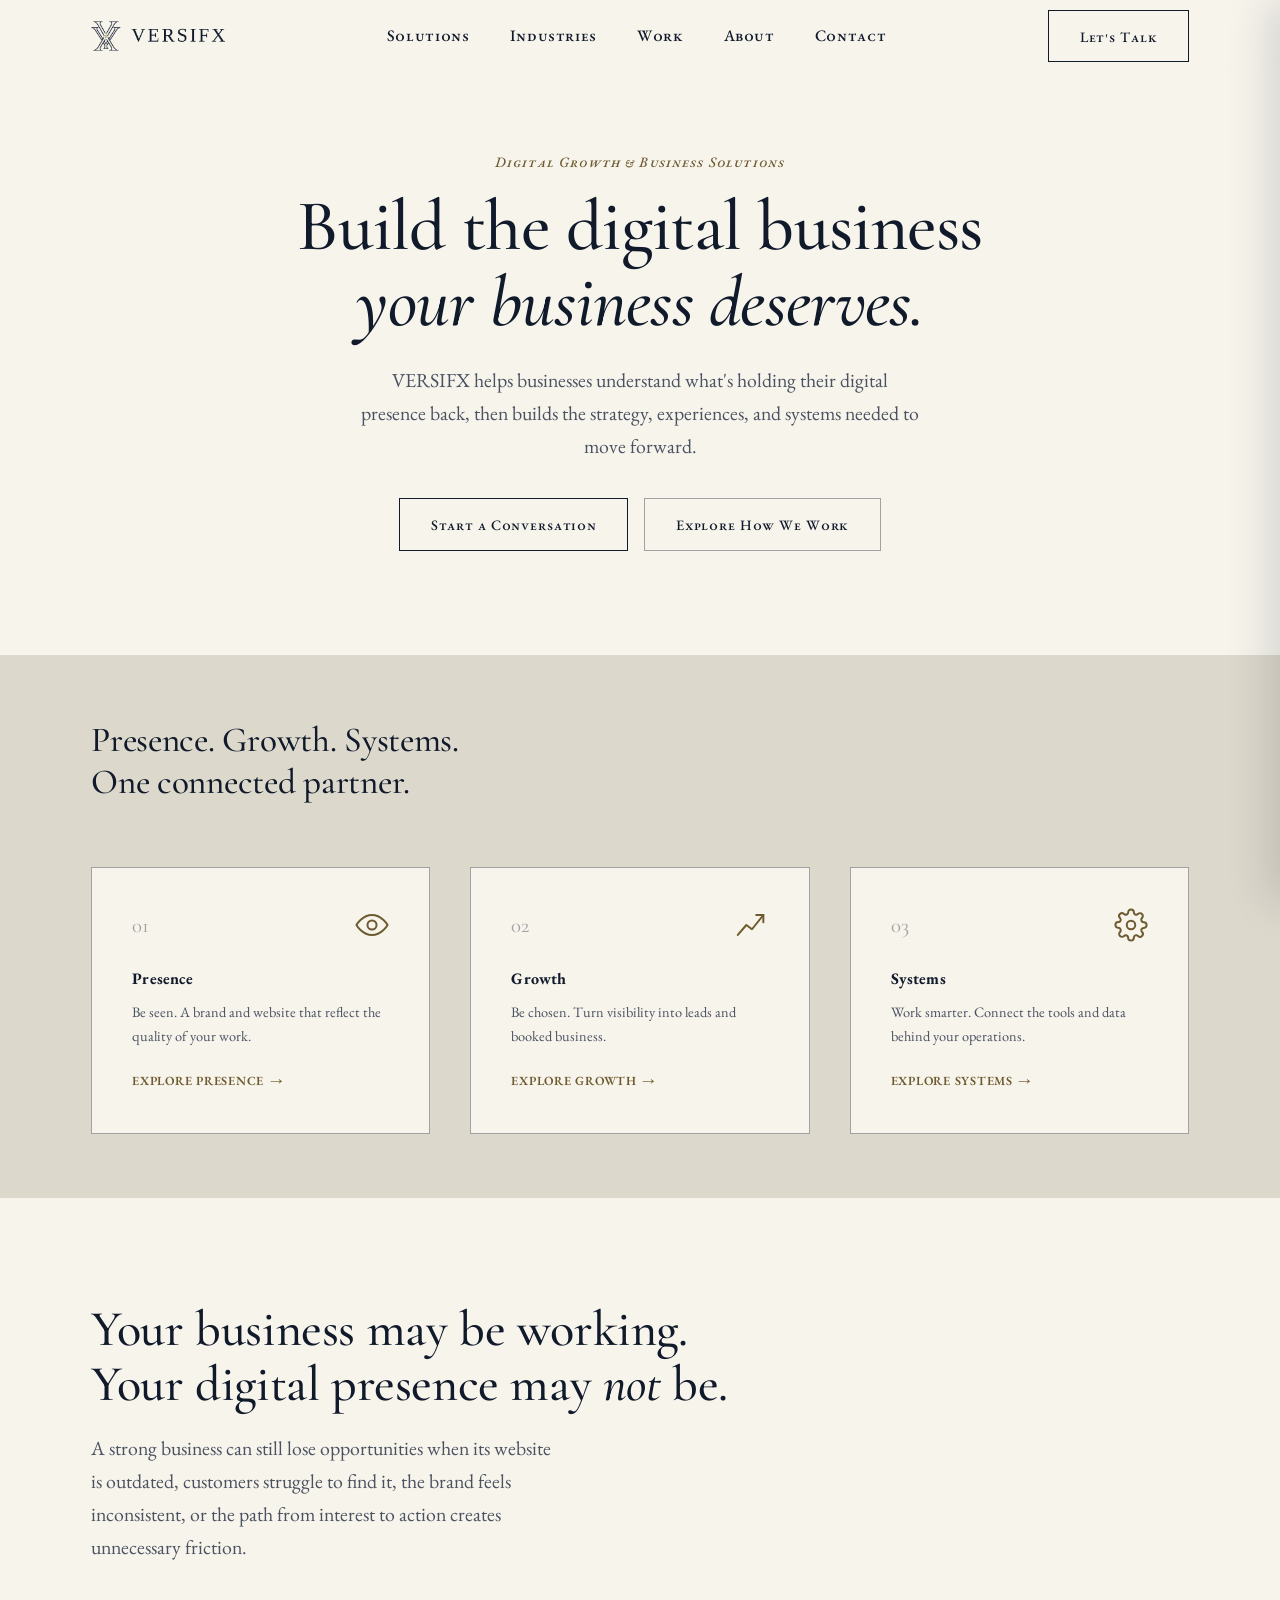
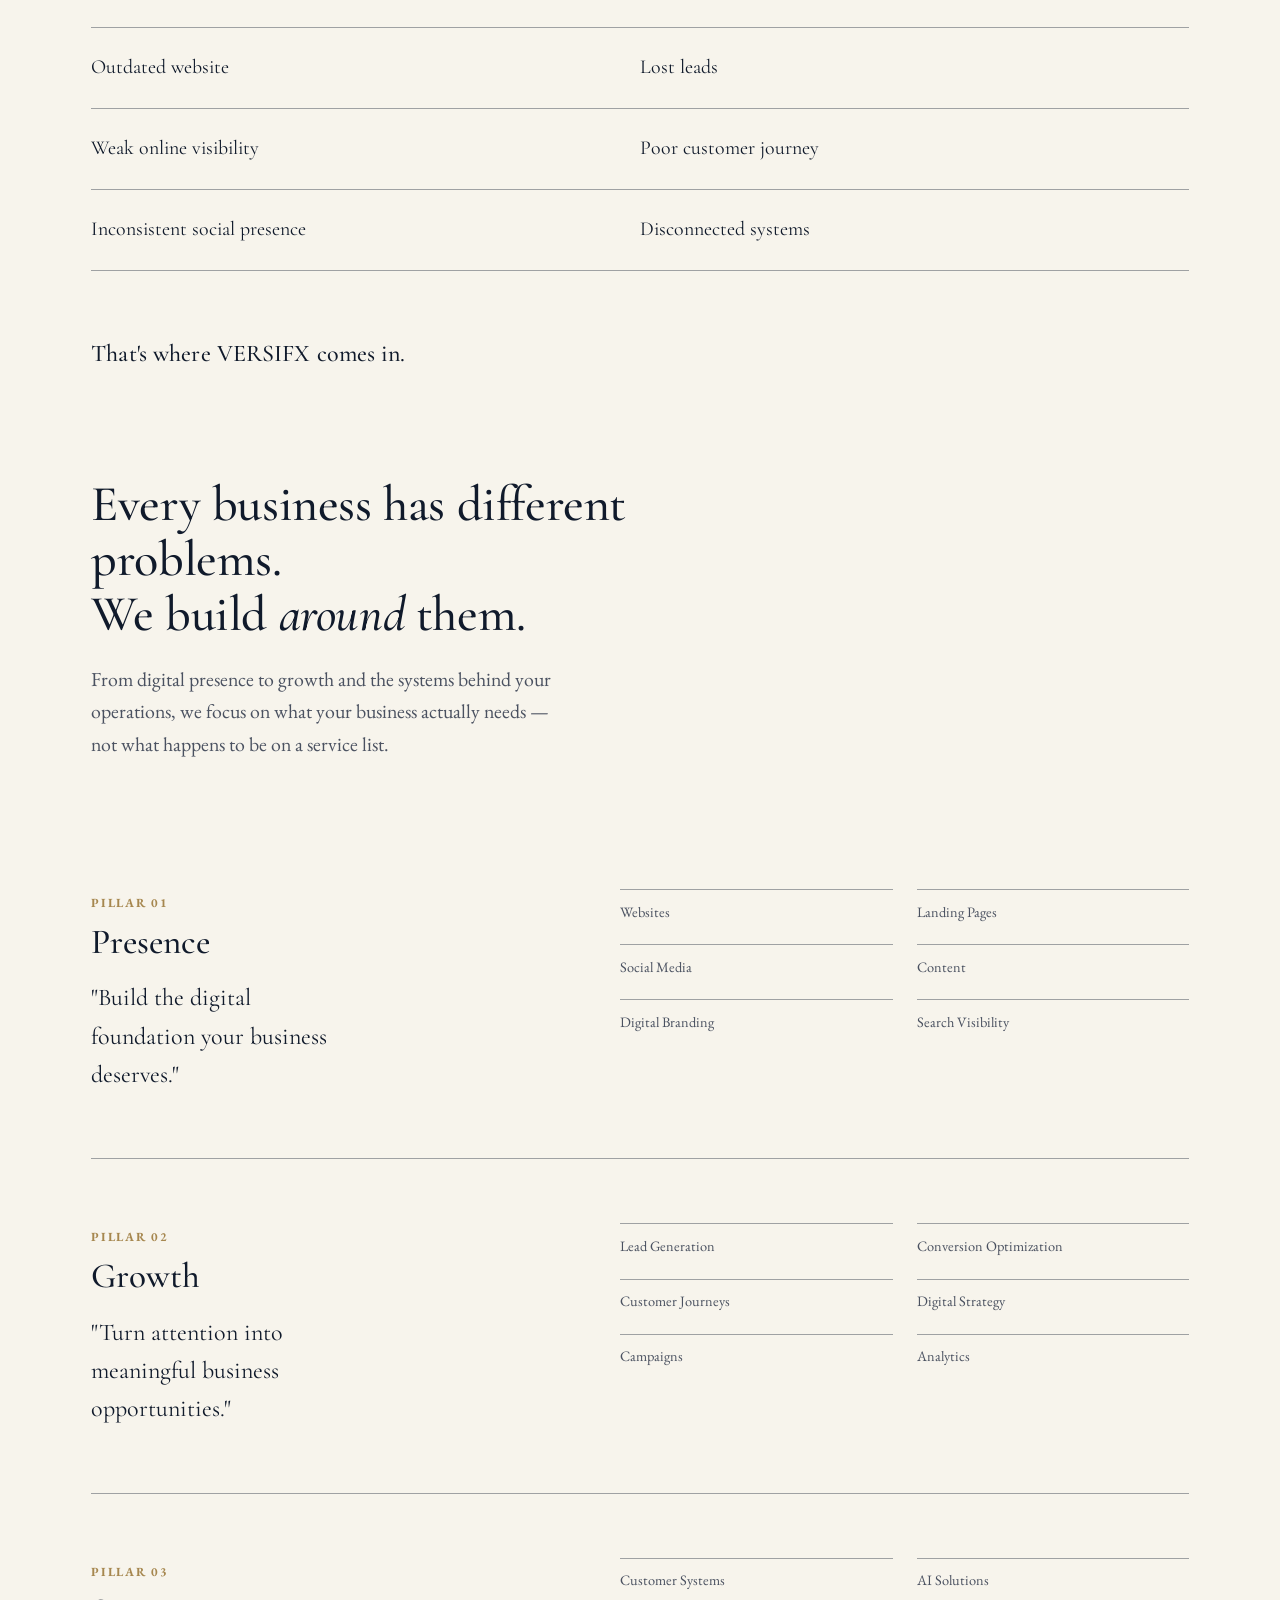
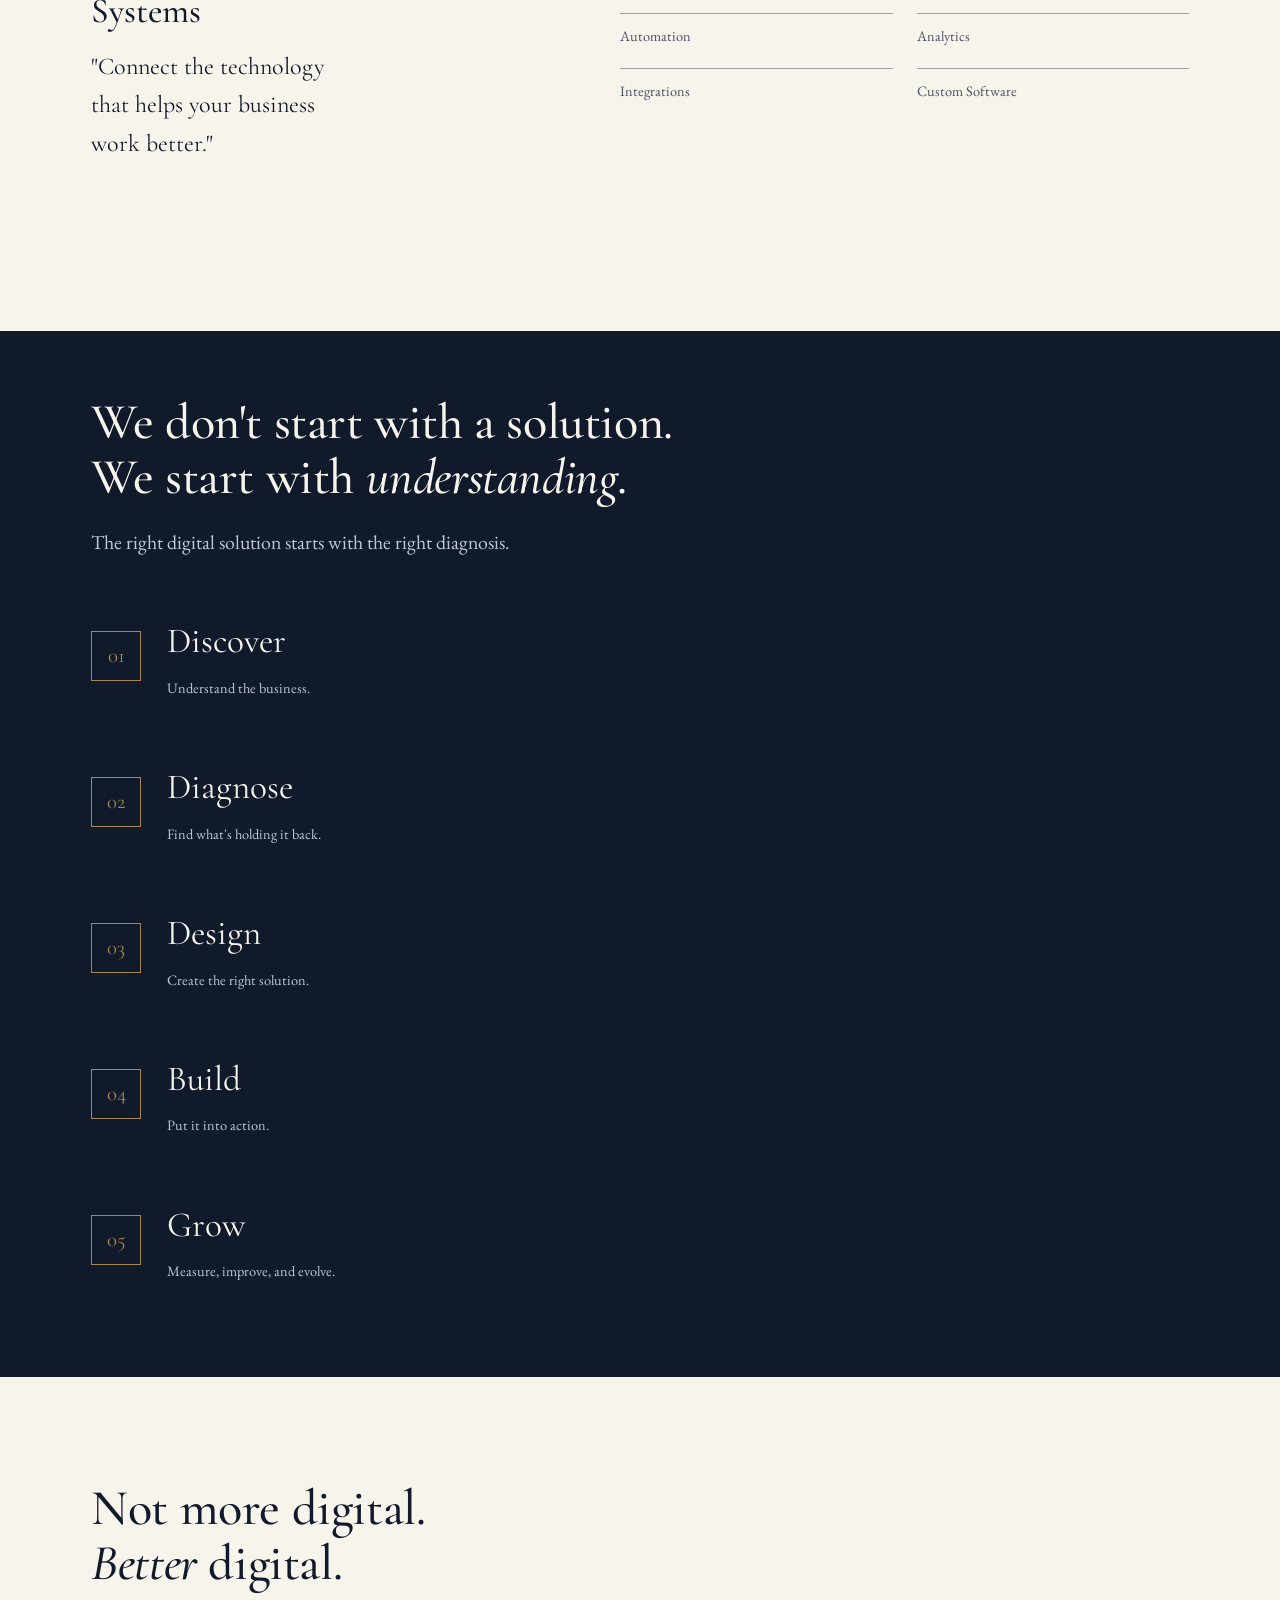
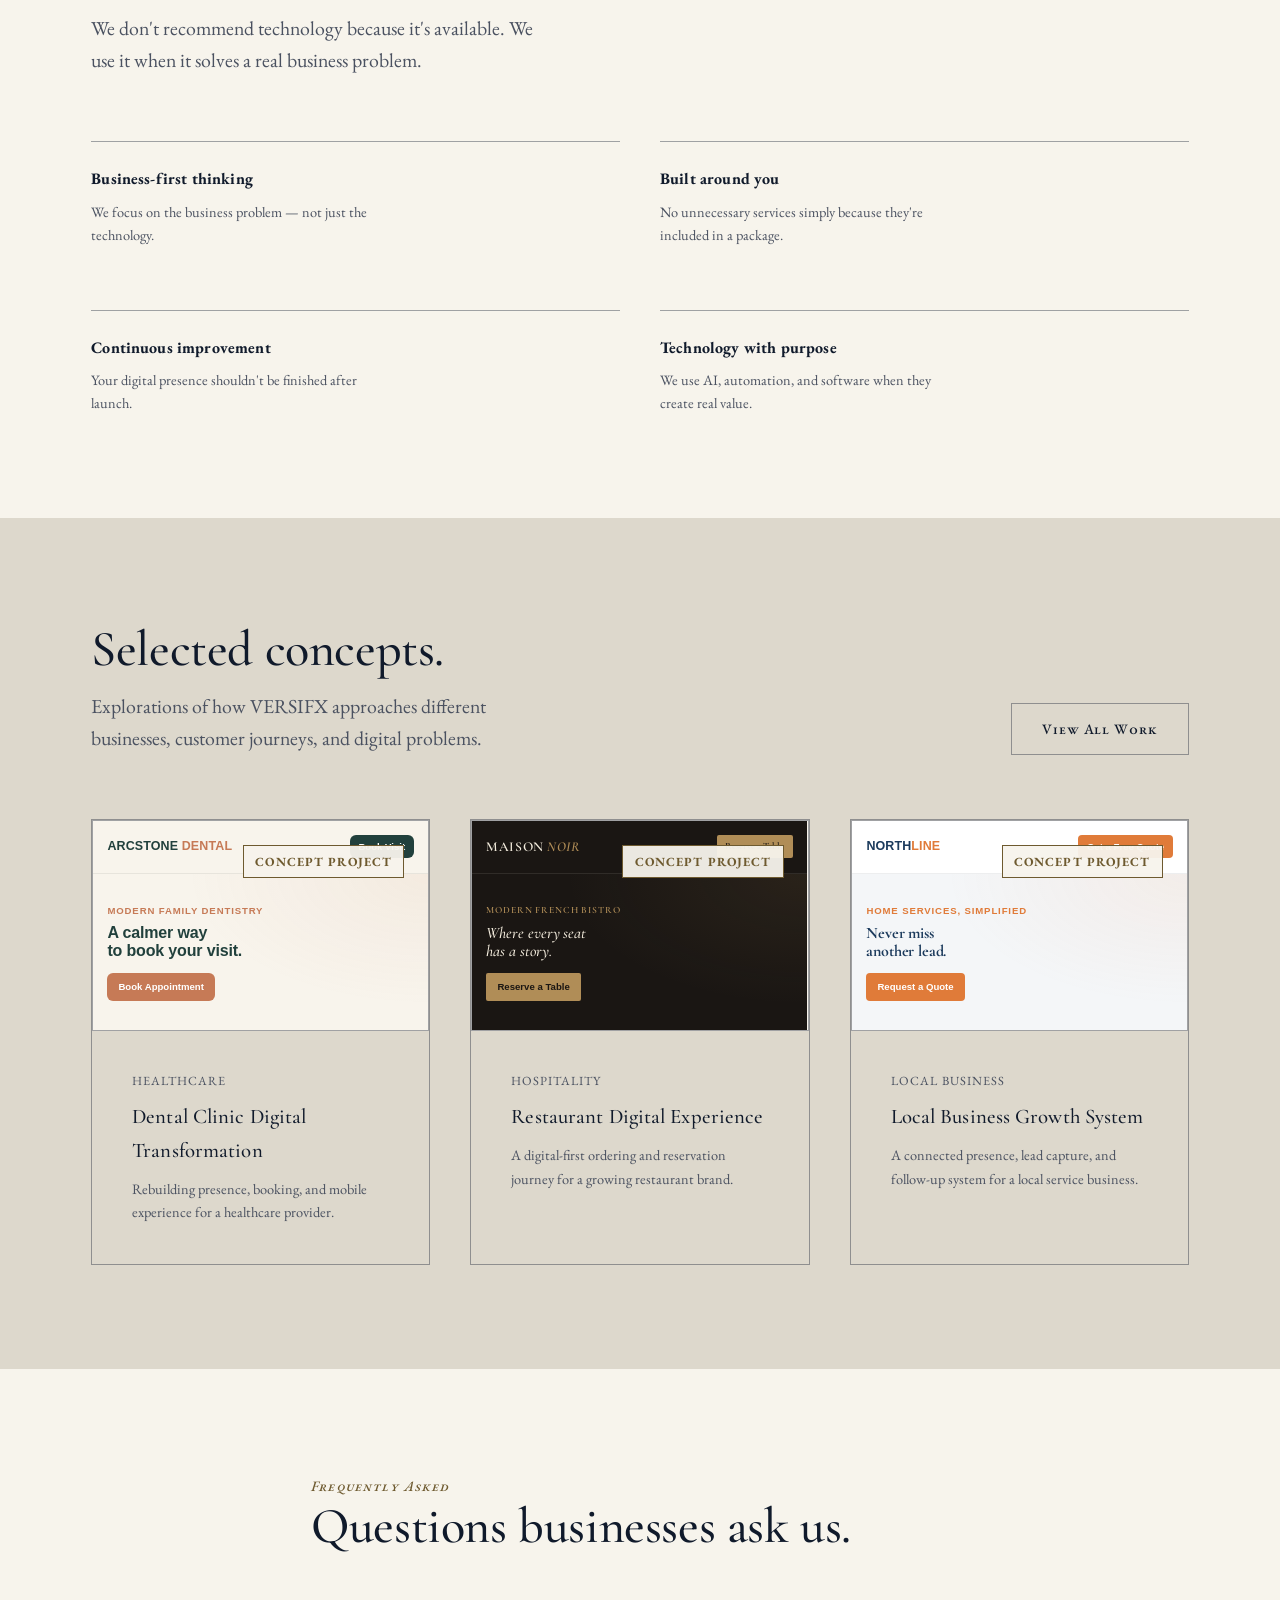
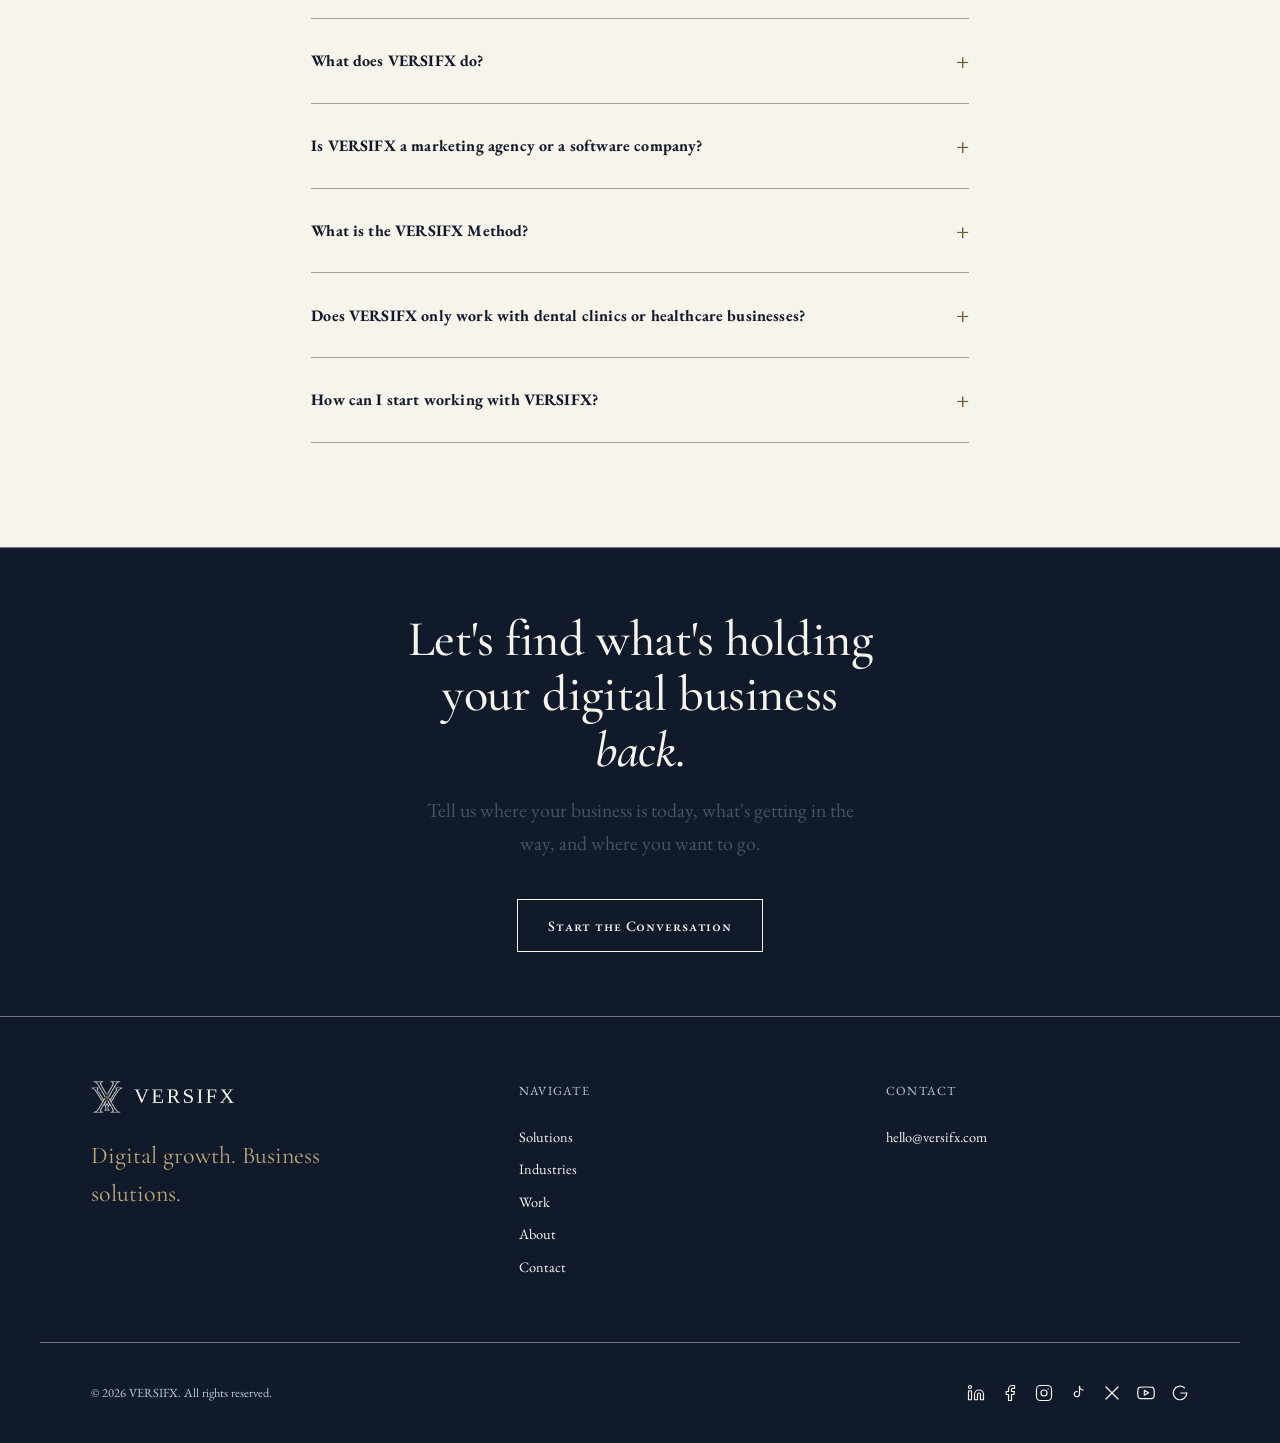
==== commit 743c0b66: "update" ====
--- a/index.html
+++ b/index.html
@@ -28,7 +28,7 @@
       "name": "VERSIFX",
       "url": "https://www.versifx.com/",
       "logo": "https://www.versifx.com/assets/logo/versifx-logo-primary.png",
-      "slogan": "Build Better. Grow Further.",
+      "slogan": "Digital growth. Business solutions.",
       "description": "VERSIFX is a digital growth and business solutions company. It helps businesses build a stronger digital presence, attract customers, and create the systems that support sustainable growth.",
       "email": "hello@versifx.com",
       "knowsAbout": [
@@ -165,11 +165,11 @@
     <div class="container">
       <div class="hero-content">
         <p class="eyebrow">Digital Growth &amp; Business Solutions</p>
-        <h1 style="margin-top:1rem;">Build a <em>stronger</em><br>digital business.</h1>
-        <p class="lede" style="margin-top:1.5rem;">VERSIFX helps businesses build stronger digital experiences, attract customers, and create the systems that support sustainable growth.</p>
+        <h1 style="margin-top:1rem;">Build the digital business<br><em>your business deserves.</em></h1>
+        <p class="lede" style="margin-top:1.5rem;">VERSIFX helps businesses understand what's holding their digital presence back, then builds the strategy, experiences, and systems needed to move forward.</p>
         <div style="display:flex; gap:1rem; margin-top:2.25rem; flex-wrap:wrap; justify-content:center;">
-          <a href="solutions.html" class="btn btn-primary">Explore Solutions <span class="btn-arrow">→</span></a>
-          <a href="about.html" class="btn btn-secondary">How We Work <span class="btn-arrow">→</span></a>
+          <a href="contact.html" class="btn btn-primary">Start a Conversation <span class="btn-arrow">→</span></a>
+          <a href="about.html" class="btn btn-secondary">Explore How We Work <span class="btn-arrow">→</span></a>
         </div>
       </div>
     </div>
@@ -222,7 +222,7 @@
     <div class="container">
       <div class="section-head">
         <h2>Your business may be working.<br>Your digital presence may <em>not</em> be.</h2>
-        <p class="lede" style="margin-top:1.25rem;">A great business can still lose opportunities when its website is outdated, customers can't find it, social channels are inconsistent, or the path from interest to contact is complicated.</p>
+        <p class="lede" style="margin-top:1.25rem;">A strong business can still lose opportunities when its website is outdated, customers struggle to find it, the brand feels inconsistent, or the path from interest to action creates unnecessary friction.</p>
       </div>
       <div class="grid grid-2" style="gap:0;">
         <div>
@@ -244,14 +244,15 @@
   <section class="section section--light" style="padding-top:0;" data-reveal>
     <div class="container">
       <div class="section-head">
-        <h2>Everything your digital business needs to move forward.</h2>
+        <h2>Every business has different problems.<br>We build <em>around</em> them.</h2>
+        <p class="lede" style="margin-top:1.25rem;">From digital presence to growth and the systems behind your operations, we focus on what your business actually needs — not what happens to be on a service list.</p>
       </div>
 
       <div class="pillar">
         <div>
           <span class="pillar-label">Pillar 01</span>
           <h3 class="pillar-title">Presence</h3>
-          <p class="pillar-claim">"Build a digital presence that represents the quality of your business."</p>
+          <p class="pillar-claim">"Build the digital foundation your business deserves."</p>
         </div>
         <ul class="pillar-services">
           <li>Websites</li>
@@ -283,7 +284,7 @@
         <div>
           <span class="pillar-label">Pillar 03</span>
           <h3 class="pillar-title">Systems</h3>
-          <p class="pillar-claim">"Connect the technology behind your business."</p>
+          <p class="pillar-claim">"Connect the technology that helps your business work better."</p>
         </div>
         <ul class="pillar-services">
           <li>Customer Systems</li>
@@ -302,6 +303,7 @@
     <div class="container">
       <div class="section-head" style="margin-bottom:var(--space-sm);">
         <h2>We don't start with a solution.<br>We start with <em>understanding</em>.</h2>
+        <p class="lede" style="margin-top:1.25rem;">The right digital solution starts with the right diagnosis.</p>
       </div>
       <div class="method-steps method-steps--signature">
         <div class="method-step">
@@ -347,7 +349,8 @@
   <section class="section section--light" data-reveal>
     <div class="container">
       <div class="section-head">
-        <h2>One digital partner.<br>Fewer things to manage.</h2>
+        <h2>Not more digital.<br><em>Better</em> digital.</h2>
+        <p class="lede" style="margin-top:1.25rem;">We don't recommend technology because it's available. We use it when it solves a real business problem.</p>
       </div>
       <div class="grid grid-2" style="row-gap:var(--space-lg);">
         <div class="principle">
@@ -374,7 +377,10 @@
   <section class="section section--stone" data-reveal>
     <div class="container">
       <div class="section-head work-head">
-        <h2 style="max-width:16ch;">Work that shows what we're capable of.</h2>
+        <div>
+          <h2 style="max-width:16ch;">Selected concepts.</h2>
+          <p class="lede" style="margin-top:0.75rem; max-width:40ch;">Explorations of how VERSIFX approaches different businesses, customer journeys, and digital problems.</p>
+        </div>
         <a href="work.html" class="btn btn-secondary">View All Work <span class="btn-arrow">→</span></a>
       </div>
       <div class="grid grid-3">
@@ -506,7 +512,7 @@
   <div class="container footer-top">
     <div class="footer-brand">
       <img src="assets/logo/versifx-logo-reverse.png" alt="VERSIFX">
-      <p class="footer-tagline">Build Better. Grow Further.</p>
+      <p class="footer-tagline">Digital growth. Business solutions.</p>
     </div>
     <div>
       <div class="footer-heading">Navigate</div>
